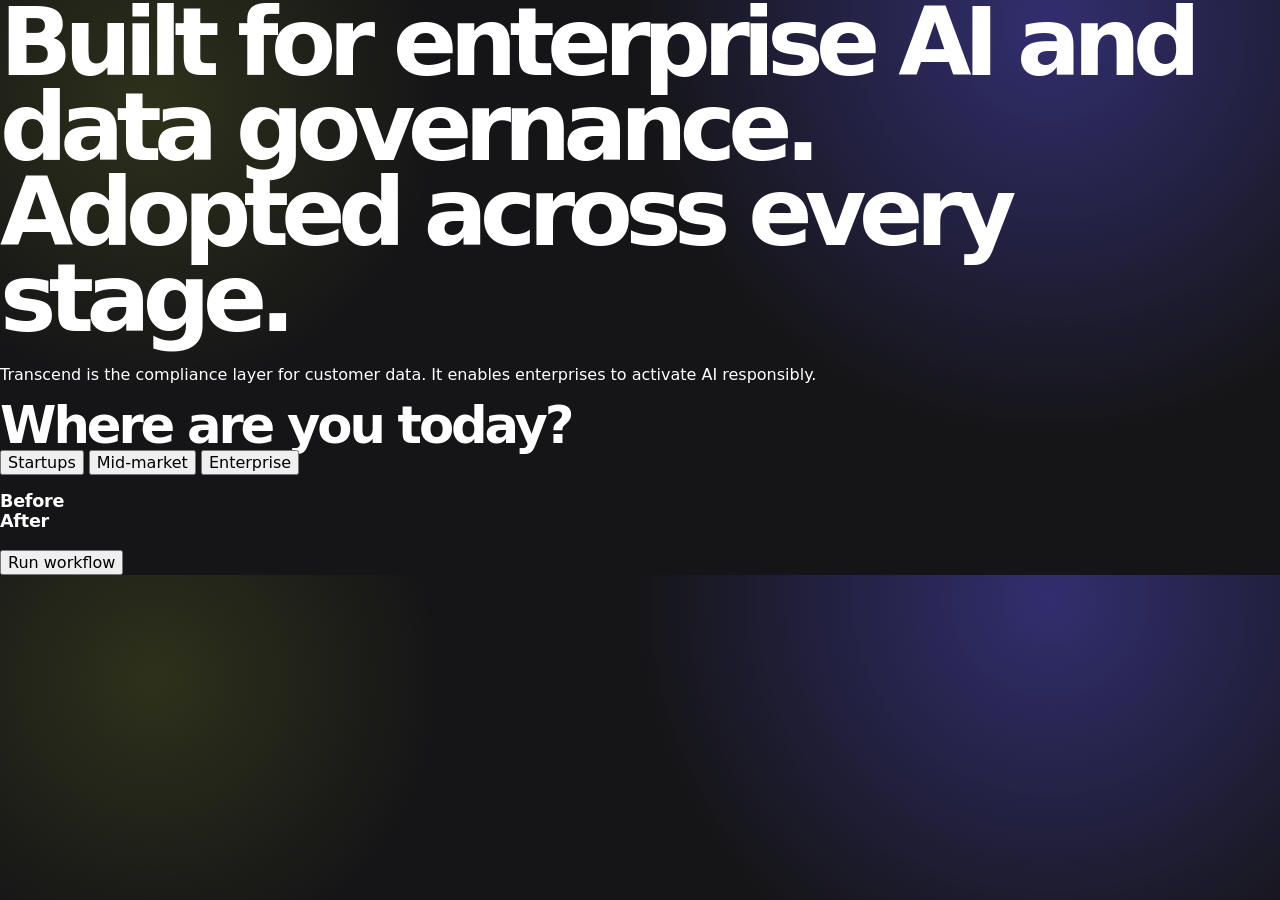
==== index.html @ cf0f0503 "Update index.html" ====
<!DOCTYPE html>
<html>
<head>
  <meta charset="UTF-8">
  <title>Transcend Enterprise Narrative</title>
  <link rel="stylesheet" href="style.css">
</head>
<body>

<h1>
Built for enterprise AI and data governance.<br>
Adopted across every stage.
</h1>

<p>
Transcend is the compliance layer for customer data.
It enables enterprises to activate AI responsibly.
</p>

<h2>Where are you today?</h2>

<div>
  <button onclick="setCompany('startup')">Startups</button>
  <button onclick="setCompany('mid')">Mid-market</button>
  <button onclick="setCompany('enterprise')">Enterprise</button>
</div>

<h2 id="title"></h2>
<p id="desc"></p>

<h3>Before</h3>
<ul id="before"></ul>

<h3>After</h3>
<ul id="after"></ul>

<br>

<button onclick="run()">Run workflow</button>

<script src="script.js"></script>

</body>
</html>
---- style.css ----
:root {
  --bg: #151517;
  --bg-2: #202023;
  --card: #ffffff;
  --ink: #151517;
  --muted: #73737a;
  --soft: #f5f3ff;
  --purple: #6157ff;
  --purple-dark: #4338f4;
  --lime: #dfff38;
  --mint: #96f4dc;
  --line: rgba(21, 21, 23, 0.12);
  --white-line: rgba(255, 255, 255, 0.16);
  --shadow: 0 24px 80px rgba(0, 0, 0, 0.26);
}

* { box-sizing: border-box; }

html { scroll-behavior: smooth; }

body {
  margin: 0;
  background:
    radial-gradient(circle at 82% 4%, rgba(97, 87, 255, 0.38), transparent 26rem),
    radial-gradient(circle at 12% 18%, rgba(223, 255, 56, 0.12), transparent 18rem),
    var(--bg);
  color: white;
  font-family: Inter, ui-sans-serif, system-ui, -apple-system, BlinkMacSystemFont, "Segoe UI", sans-serif;
}

button { font: inherit; cursor: pointer; }

.page {
  width: min(1180px, calc(100% - 32px));
  margin: 0 auto;
  padding: 42px 0 70px;
}

.topbar {
  display: flex;
  align-items: center;
  gap: 14px;
  color: rgba(255,255,255,0.7);
  margin-bottom: 72px;
}

.brand-mark {
  width: 42px;
  height: 42px;
  border-radius: 999px;
  border: 2px dashed white;
  display: grid;
  place-items: center;
  position: relative;
}

.brand-mark span {
  position: absolute;
  border: 2px solid white;
  border-radius: 999px;
}

.brand-mark span:nth-child(1) { width: 22px; height: 22px; }
.brand-mark span:nth-child(2) { width: 12px; height: 12px; }
.brand-mark span:nth-child(3) { width: 4px; height: 4px; background: white; }

.hero {
  min-height: 82vh;
  display: grid;
  align-content: center;
}

.hero-grid {
  display: grid;
  grid-template-columns: 1.05fr 0.95fr;
  gap: 54px;
  align-items: center;
}

.eyebrow {
  color: var(--lime);
  letter-spacing: 0.13em;
  text-transform: uppercase;
  font-size: 0.74rem;
  font-weight: 800;
  margin: 0 0 14px;
}

h1 {
  font-size: clamp(3.4rem, 7.4vw, 7rem);
  line-height: 0.9;
  letter-spacing: -0.08em;
  margin: 0 0 24px;
}

h2 {
  color: inherit;
  font-size: clamp(2rem, 4vw, 4rem);
  line-height: 0.98;
  letter-spacing: -0.06em;
  margin: 0;
}

h3 {
  margin: 0;
  font-size: 1.1rem;
  letter-spacing: -0.015em;
}

.hero-copy {
  color: rgba(255,255,255,0.72);
  font-size: 1.15rem;
  line-height: 1.65;
  max-width: 700px;
}

.hero-actions {
  display: flex;
  flex-wrap: wrap;
  gap: 12px;
  margin-top: 30px;
}

.primary-btn, .secondary-btn {
  border: 1px solid transparent;
  border-radius: 999px;
  padding: 14px 21px;
  transition: transform 160ms ease, box-shadow 160ms ease, border-color 160ms ease;
}

.primary-btn {
  background: var(--lime);
  color: var(--ink);
  font-weight: 850;
}

.secondary-btn {
  background: rgba(255,255,255,0.08);
  color: white;
  border-color: var(--white-line);
}

.primary-btn:hover, .secondary-btn:hover, .stage-tab:hover {
  transform: translateY(-1px);
}

.primary-btn.small {
  padding: 11px 17px;
}

.disclaimer {
  margin-top: 16px;
  color: rgba(255,255,255,0.52);
  font-size: 0.88rem;
  max-width: 760px;
}

.hero-card {
  background:
    linear-gradient(135deg, rgba(255,255,255,0.14), rgba(255,255,255,0.04)),
    var(--purple);
  border: 1px solid var(--white-line);
  border-radius: 36px;
  padding: 34px;
  min-height: 460px;
  box-shadow: var(--shadow);
  display: grid;
  place-items: center;
  overflow: hidden;
  position: relative;
}

.hero-card::before {
  content: "";
  position: absolute;
  inset: -40px;
  background-image: repeating-linear-gradient(
    45deg,
    rgba(255,255,255,0.09) 0px,
    rgba(255,255,255,0.09) 1px,
    transparent 1px,
    transparent 7px
  );
  opacity: 0.7;
}

.foundation-stack {
  position: relative;
  z-index: 1;
  width: min(420px, 100%);
}

.stack-layer, .stack-base {
  border-radius: 22px;
  padding: 24px;
  text-align: center;
  font-weight: 850;
  color: var(--ink);
  border: 1px solid rgba(255,255,255,0.6);
  box-shadow: 0 18px 36px rgba(0,0,0,0.16);
}

.stack-layer + .stack-layer, .stack-base { margin-top: 14px; }

.stack-layer.ai { background: var(--lime); }
.stack-layer.governance { background: #eceaff; }
.stack-layer.privacy { background: #ffffff; }
.stack-base {
  background: var(--bg);
  color: white;
  border-color: rgba(255,255,255,0.18);
}

.reframe-card, .stage-card, .solution-architecture, .closing {
  background: var(--card);
  color: var(--ink);
  border-radius: 34px;
  box-shadow: var(--shadow);
}

.reframe-card {
  padding: 34px;
  display: grid;
  grid-template-columns: 0.9fr 1.1fr;
  gap: 28px;
  margin-bottom: 28px;
}

.reframe-card .eyebrow, .experience .eyebrow, .solution-architecture .eyebrow {
  color: var(--purple);
}

.reframe-grid {
  display: grid;
  grid-template-columns: 1fr 1fr;
  gap: 14px;
}

.reframe-grid article, .architecture-grid article {
  border: 1px solid var(--line);
  border-radius: 22px;
  padding: 22px;
  background: #fafafa;
}

.reframe-grid p, .architecture-grid p {
  color: var(--muted);
  line-height: 1.55;
}

.experience {
  margin-top: 28px;
}

.section-header {
  padding: 34px 34px 10px;
}

.stage-tabs {
  display: flex;
  flex-wrap: wrap;
  gap: 10px;
  padding: 20px 34px 28px;
}

.stage-tab {
  border: 1px solid var(--line);
  background: #f7f7f8;
  color: var(--ink);
  border-radius: 999px;
  padding: 11px 16px;
}

.stage-tab.active {
  background: var(--purple);
  color: white;
  border-color: var(--purple);
  font-weight: 800;
}

.stage-card {
  padding: 34px;
  border-top-left-radius: 0;
  border-top-right-radius: 0;
}

.stage-intro {
  display: grid;
  grid-template-columns: 1fr 280px;
  gap: 24px;
  align-items: start;
  margin-bottom: 24px;
}

.stage-intro p:not(.eyebrow) {
  color: var(--muted);
  font-size: 1.05rem;
  line-height: 1.65;
  max-width: 780px;
}

.stage-fit {
  border: 1px solid var(--line);
  background: var(--soft);
  border-radius: 22px;
  padding: 20px;
}

.stage-fit span {
  display: block;
  color: var(--muted);
  font-size: 0.8rem;
  text-transform: uppercase;
  letter-spacing: 0.1em;
  margin-bottom: 8px;
}

.comparison-grid {
  display: grid;
  grid-template-columns: 1fr 1fr;
  gap: 18px;
}

.panel {
  border: 1px solid var(--line);
  border-radius: 26px;
  padding: 24px;
  background: #fbfbfc;
  min-height: 310px;
}

.panel.after {
  background:
    radial-gradient(circle at top right, rgba(223,255,56,0.24), transparent 18rem),
    #ffffff;
}

.panel-header {
  display: flex;
  align-items: center;
  gap: 10px;
}

.status-dot {
  width: 11px;
  height: 11px;
  border-radius: 999px;
}

.status-dot.amber { background: #ffbc4b; }
.status-dot.mint { background: var(--purple); }

.panel-kicker {
  color: var(--ink);
  font-weight: 750;
  margin: 20px 0 14px;
}

ul {
  margin: 0;
  padding-left: 18px;
  color: var(--muted);
  line-height: 1.72;
}

.demo-strip {
  margin-top: 18px;
  border: 1px solid var(--line);
  border-radius: 26px;
  padding: 24px;
  background: var(--bg-2);
  color: white;
  display: flex;
  justify-content: space-between;
  gap: 24px;
  align-items: center;
}

.demo-copy p:not(.eyebrow) {
  color: rgba(255,255,255,0.68);
  line-height: 1.55;
  margin-bottom: 0;
}

.workflow {
  border: 1px solid var(--line);
  border-radius: 26px;
  margin-top: 18px;
  padding: 22px;
  background: #fafafa;
}

.workflow-steps {
  display: grid;
  grid-template-columns: repeat(4, 1fr);
  gap: 10px;
}

.workflow-step {
  border: 1px solid var(--line);
  border-radius: 18px;
  padding: 16px;
  color: var(--muted);
  background: white;
  transition: 220ms ease;
  font-size: 0.94rem;
}

.workflow-step.active {
  border-color: var(--purple);
  background: var(--soft);
  color: var(--ink);
  font-weight: 700;
}

.progress-track {
  height: 9px;
  margin: 16px 0;
  border-radius: 999px;
  background: #ececef;
  overflow: hidden;
}

.progress-fill {
  height: 100%;
  width: 0;
  background: linear-gradient(90deg, var(--purple), var(--lime));
  transition: width 650ms cubic-bezier(.2,.8,.2,1);
}

.pulse-message {
  display: flex;
  gap: 10px;
  align-items: center;
  color: var(--muted);
}

.pulse-dot {
  width: 11px;
  height: 11px;
  border-radius: 999px;
  background: #c9c9cf;
  transition: 180ms ease;
}

.pulse-message.on .pulse-dot {
  background: var(--purple);
  box-shadow: 0 0 0 8px rgba(97,87,255,0.12), 0 0 28px rgba(97,87,255,0.45);
}

.strategic-line {
  margin-top: 18px;
  border-radius: 24px;
  background: var(--soft);
  border: 1px solid rgba(97,87,255,0.18);
  padding: 22px;
}

.strategic-line span {
  color: var(--purple);
  font-size: 0.76rem;
  text-transform: uppercase;
  letter-spacing: 0.11em;
  font-weight: 850;
}

.strategic-line p {
  margin: 8px 0 0;
  font-size: 1.14rem;
  line-height: 1.55;
  font-weight: 700;
}

.solution-architecture {
  margin-top: 28px;
  padding: 34px;
}

.architecture-grid {
  display: grid;
  grid-template-columns: repeat(4, 1fr);
  gap: 14px;
  margin-top: 24px;
}

.architecture-grid span {
  display: inline-flex;
  width: 38px;
  height: 38px;
  border-radius: 999px;
  background: var(--purple);
  color: white;
  align-items: center;
  justify-content: center;
  font-weight: 850;
  margin-bottom: 16px;
}

.closing {
  margin-top: 28px;
  padding: 56px 34px;
  background:
    radial-gradient(circle at top right, rgba(223,255,56,0.28), transparent 22rem),
    var(--purple);
  color: white;
}

.closing p {
  color: rgba(255,255,255,0.76);
  max-width: 760px;
  font-size: 1.1rem;
  line-height: 1.65;
}

@media (max-width: 900px) {
  .hero-grid, .reframe-card, .reframe-grid, .stage-intro, .comparison-grid, .architecture-grid {
    grid-template-columns: 1fr;
  }

  .workflow-steps {
    grid-template-columns: 1fr 1fr;
  }

  .demo-strip {
    flex-direction: column;
    align-items: flex-start;
  }

  .hero-card {
    min-height: 360px;
  }
}

@media (max-width: 560px) {
  h1 { font-size: 3.2rem; }
  .workflow-steps { grid-template-columns: 1fr; }
  .page { width: min(100% - 22px, 1180px); }
  .stage-card, .reframe-card, .solution-architecture, .closing { padding: 22px; border-radius: 26px; }
}
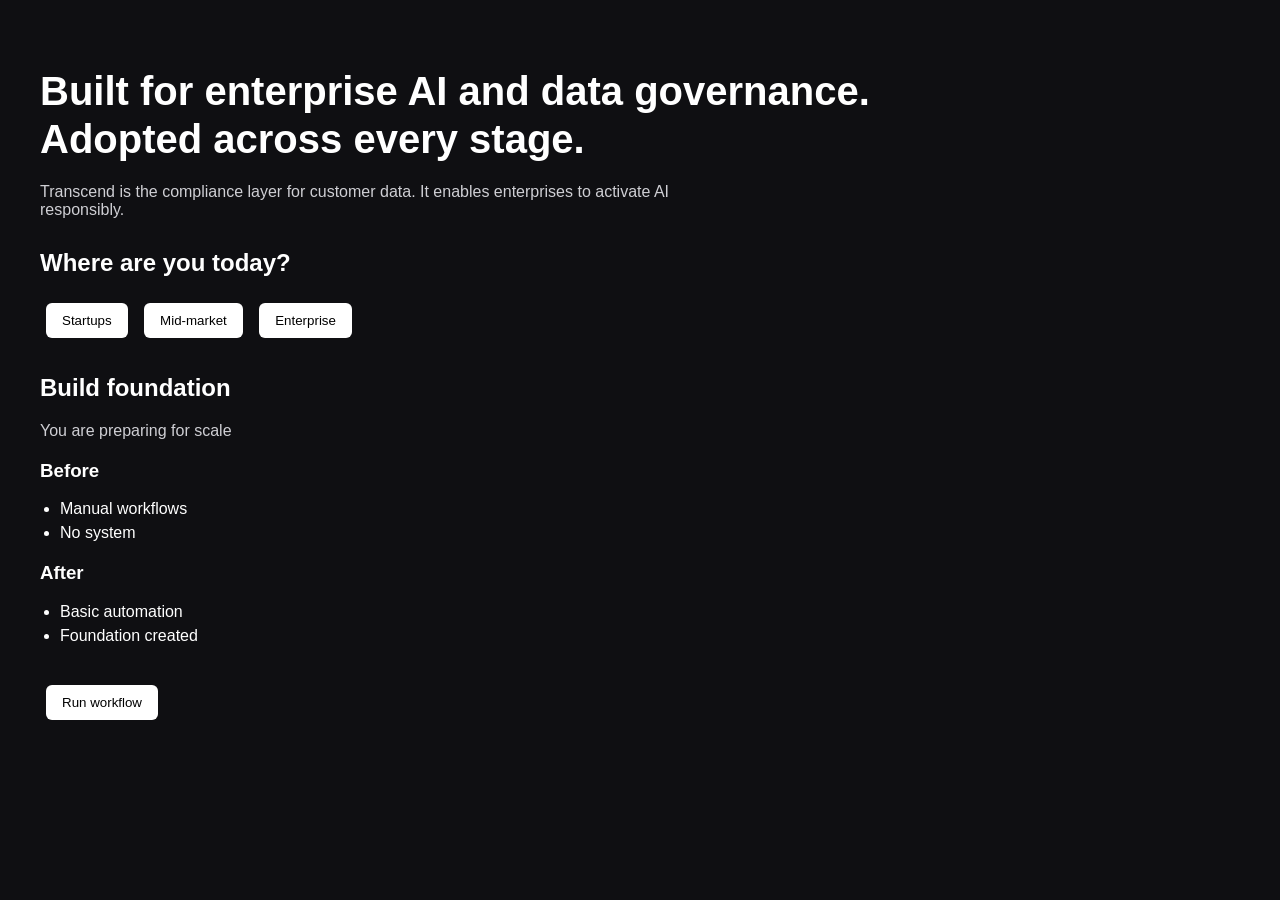
==== commit dfebc6d9: "Update index.html" ====
--- a/index.html
+++ b/index.html
@@ -26,6 +26,9 @@
 </div>
 
 <h2 id="title"></h2>
+<div id="enterpriseBox" class="enterprise-highlight" style="display:none;">
+  Enterprise-grade data infrastructure unlocked
+</div>
 <p id="desc"></p>
 
 <h3>Before</h3>
--- a/style.css
+++ b/style.css
@@ -1,539 +1,69 @@
-:root {
-  --bg: #151517;
-  --bg-2: #202023;
-  --card: #ffffff;
-  --ink: #151517;
-  --muted: #73737a;
-  --soft: #f5f3ff;
-  --purple: #6157ff;
-  --purple-dark: #4338f4;
-  --lime: #dfff38;
-  --mint: #96f4dc;
-  --line: rgba(21, 21, 23, 0.12);
-  --white-line: rgba(255, 255, 255, 0.16);
-  --shadow: 0 24px 80px rgba(0, 0, 0, 0.26);
+body {
+  font-family: -apple-system, BlinkMacSystemFont, "Segoe UI", Roboto, Arial, sans-serif;
+  background: #0f0f12;
+  color: #ffffff;
+  margin: 0;
+  padding: 40px;
 }
 
-* { box-sizing: border-box; }
-
-html { scroll-behavior: smooth; }
-
-body {
-  margin: 0;
-  background:
-    radial-gradient(circle at 82% 4%, rgba(97, 87, 255, 0.38), transparent 26rem),
-    radial-gradient(circle at 12% 18%, rgba(223, 255, 56, 0.12), transparent 18rem),
-    var(--bg);
-  color: white;
-  font-family: Inter, ui-sans-serif, system-ui, -apple-system, BlinkMacSystemFont, "Segoe UI", sans-serif;
-}
-
-button { font: inherit; cursor: pointer; }
-
-.page {
-  width: min(1180px, calc(100% - 32px));
-  margin: 0 auto;
-  padding: 42px 0 70px;
-}
-
-.topbar {
-  display: flex;
-  align-items: center;
-  gap: 14px;
-  color: rgba(255,255,255,0.7);
-  margin-bottom: 72px;
-}
-
-.brand-mark {
-  width: 42px;
-  height: 42px;
-  border-radius: 999px;
-  border: 2px dashed white;
-  display: grid;
-  place-items: center;
-  position: relative;
-}
-
-.brand-mark span {
-  position: absolute;
-  border: 2px solid white;
-  border-radius: 999px;
-}
-
-.brand-mark span:nth-child(1) { width: 22px; height: 22px; }
-.brand-mark span:nth-child(2) { width: 12px; height: 12px; }
-.brand-mark span:nth-child(3) { width: 4px; height: 4px; background: white; }
-
-.hero {
-  min-height: 82vh;
-  display: grid;
-  align-content: center;
-}
-
-.hero-grid {
-  display: grid;
-  grid-template-columns: 1.05fr 0.95fr;
-  gap: 54px;
-  align-items: center;
-}
-
-.eyebrow {
-  color: var(--lime);
-  letter-spacing: 0.13em;
-  text-transform: uppercase;
-  font-size: 0.74rem;
-  font-weight: 800;
-  margin: 0 0 14px;
-}
-
+/* Headings */
 h1 {
-  font-size: clamp(3.4rem, 7.4vw, 7rem);
-  line-height: 0.9;
-  letter-spacing: -0.08em;
-  margin: 0 0 24px;
+  font-size: 40px;
+  line-height: 1.2;
+  margin-bottom: 20px;
 }
 
 h2 {
-  color: inherit;
-  font-size: clamp(2rem, 4vw, 4rem);
-  line-height: 0.98;
-  letter-spacing: -0.06em;
-  margin: 0;
+  margin-top: 30px;
 }
 
 h3 {
-  margin: 0;
-  font-size: 1.1rem;
-  letter-spacing: -0.015em;
+  margin-top: 20px;
 }
 
-.hero-copy {
-  color: rgba(255,255,255,0.72);
-  font-size: 1.15rem;
-  line-height: 1.65;
+/* Paragraphs */
+p {
+  color: #cfcfd4;
   max-width: 700px;
 }
 
-.hero-actions {
-  display: flex;
-  flex-wrap: wrap;
-  gap: 12px;
-  margin-top: 30px;
+/* Buttons */
+button {
+  background: #ffffff;
+  color: #000;
+  border: none;
+  padding: 10px 16px;
+  margin: 6px;
+  cursor: pointer;
+  border-radius: 6px;
+  font-weight: 500;
 }
 
-.primary-btn, .secondary-btn {
-  border: 1px solid transparent;
-  border-radius: 999px;
-  padding: 14px 21px;
-  transition: transform 160ms ease, box-shadow 160ms ease, border-color 160ms ease;
+button:hover {
+  background: #e5e5e5;
 }
 
-.primary-btn {
-  background: var(--lime);
-  color: var(--ink);
-  font-weight: 850;
+/* Active state (we'll use later if needed) */
+button.active {
+  background: #b6ff2e;
+  color: #000;
 }
 
-.secondary-btn {
-  background: rgba(255,255,255,0.08);
-  color: white;
-  border-color: var(--white-line);
+/* Lists */
+ul {
+  margin-top: 10px;
+  padding-left: 20px;
 }
 
-.primary-btn:hover, .secondary-btn:hover, .stage-tab:hover {
-  transform: translateY(-1px);
+li {
+  margin-bottom: 6px;
 }
 
-.primary-btn.small {
-  padding: 11px 17px;
+/* Enterprise highlight */
+.enterprise-highlight {
+  border: 2px solid #b6ff2e;
+  padding: 16px;
+  border-radius: 8px;
+  margin-top: 20px;
+  background: rgba(182, 255, 46, 0.05);
 }
-
-.disclaimer {
-  margin-top: 16px;
-  color: rgba(255,255,255,0.52);
-  font-size: 0.88rem;
-  max-width: 760px;
-}
-
-.hero-card {
-  background:
-    linear-gradient(135deg, rgba(255,255,255,0.14), rgba(255,255,255,0.04)),
-    var(--purple);
-  border: 1px solid var(--white-line);
-  border-radius: 36px;
-  padding: 34px;
-  min-height: 460px;
-  box-shadow: var(--shadow);
-  display: grid;
-  place-items: center;
-  overflow: hidden;
-  position: relative;
-}
-
-.hero-card::before {
-  content: "";
-  position: absolute;
-  inset: -40px;
-  background-image: repeating-linear-gradient(
-    45deg,
-    rgba(255,255,255,0.09) 0px,
-    rgba(255,255,255,0.09) 1px,
-    transparent 1px,
-    transparent 7px
-  );
-  opacity: 0.7;
-}
-
-.foundation-stack {
-  position: relative;
-  z-index: 1;
-  width: min(420px, 100%);
-}
-
-.stack-layer, .stack-base {
-  border-radius: 22px;
-  padding: 24px;
-  text-align: center;
-  font-weight: 850;
-  color: var(--ink);
-  border: 1px solid rgba(255,255,255,0.6);
-  box-shadow: 0 18px 36px rgba(0,0,0,0.16);
-}
-
-.stack-layer + .stack-layer, .stack-base { margin-top: 14px; }
-
-.stack-layer.ai { background: var(--lime); }
-.stack-layer.governance { background: #eceaff; }
-.stack-layer.privacy { background: #ffffff; }
-.stack-base {
-  background: var(--bg);
-  color: white;
-  border-color: rgba(255,255,255,0.18);
-}
-
-.reframe-card, .stage-card, .solution-architecture, .closing {
-  background: var(--card);
-  color: var(--ink);
-  border-radius: 34px;
-  box-shadow: var(--shadow);
-}
-
-.reframe-card {
-  padding: 34px;
-  display: grid;
-  grid-template-columns: 0.9fr 1.1fr;
-  gap: 28px;
-  margin-bottom: 28px;
-}
-
-.reframe-card .eyebrow, .experience .eyebrow, .solution-architecture .eyebrow {
-  color: var(--purple);
-}
-
-.reframe-grid {
-  display: grid;
-  grid-template-columns: 1fr 1fr;
-  gap: 14px;
-}
-
-.reframe-grid article, .architecture-grid article {
-  border: 1px solid var(--line);
-  border-radius: 22px;
-  padding: 22px;
-  background: #fafafa;
-}
-
-.reframe-grid p, .architecture-grid p {
-  color: var(--muted);
-  line-height: 1.55;
-}
-
-.experience {
-  margin-top: 28px;
-}
-
-.section-header {
-  padding: 34px 34px 10px;
-}
-
-.stage-tabs {
-  display: flex;
-  flex-wrap: wrap;
-  gap: 10px;
-  padding: 20px 34px 28px;
-}
-
-.stage-tab {
-  border: 1px solid var(--line);
-  background: #f7f7f8;
-  color: var(--ink);
-  border-radius: 999px;
-  padding: 11px 16px;
-}
-
-.stage-tab.active {
-  background: var(--purple);
-  color: white;
-  border-color: var(--purple);
-  font-weight: 800;
-}
-
-.stage-card {
-  padding: 34px;
-  border-top-left-radius: 0;
-  border-top-right-radius: 0;
-}
-
-.stage-intro {
-  display: grid;
-  grid-template-columns: 1fr 280px;
-  gap: 24px;
-  align-items: start;
-  margin-bottom: 24px;
-}
-
-.stage-intro p:not(.eyebrow) {
-  color: var(--muted);
-  font-size: 1.05rem;
-  line-height: 1.65;
-  max-width: 780px;
-}
-
-.stage-fit {
-  border: 1px solid var(--line);
-  background: var(--soft);
-  border-radius: 22px;
-  padding: 20px;
-}
-
-.stage-fit span {
-  display: block;
-  color: var(--muted);
-  font-size: 0.8rem;
-  text-transform: uppercase;
-  letter-spacing: 0.1em;
-  margin-bottom: 8px;
-}
-
-.comparison-grid {
-  display: grid;
-  grid-template-columns: 1fr 1fr;
-  gap: 18px;
-}
-
-.panel {
-  border: 1px solid var(--line);
-  border-radius: 26px;
-  padding: 24px;
-  background: #fbfbfc;
-  min-height: 310px;
-}
-
-.panel.after {
-  background:
-    radial-gradient(circle at top right, rgba(223,255,56,0.24), transparent 18rem),
-    #ffffff;
-}
-
-.panel-header {
-  display: flex;
-  align-items: center;
-  gap: 10px;
-}
-
-.status-dot {
-  width: 11px;
-  height: 11px;
-  border-radius: 999px;
-}
-
-.status-dot.amber { background: #ffbc4b; }
-.status-dot.mint { background: var(--purple); }
-
-.panel-kicker {
-  color: var(--ink);
-  font-weight: 750;
-  margin: 20px 0 14px;
-}
-
-ul {
-  margin: 0;
-  padding-left: 18px;
-  color: var(--muted);
-  line-height: 1.72;
-}
-
-.demo-strip {
-  margin-top: 18px;
-  border: 1px solid var(--line);
-  border-radius: 26px;
-  padding: 24px;
-  background: var(--bg-2);
-  color: white;
-  display: flex;
-  justify-content: space-between;
-  gap: 24px;
-  align-items: center;
-}
-
-.demo-copy p:not(.eyebrow) {
-  color: rgba(255,255,255,0.68);
-  line-height: 1.55;
-  margin-bottom: 0;
-}
-
-.workflow {
-  border: 1px solid var(--line);
-  border-radius: 26px;
-  margin-top: 18px;
-  padding: 22px;
-  background: #fafafa;
-}
-
-.workflow-steps {
-  display: grid;
-  grid-template-columns: repeat(4, 1fr);
-  gap: 10px;
-}
-
-.workflow-step {
-  border: 1px solid var(--line);
-  border-radius: 18px;
-  padding: 16px;
-  color: var(--muted);
-  background: white;
-  transition: 220ms ease;
-  font-size: 0.94rem;
-}
-
-.workflow-step.active {
-  border-color: var(--purple);
-  background: var(--soft);
-  color: var(--ink);
-  font-weight: 700;
-}
-
-.progress-track {
-  height: 9px;
-  margin: 16px 0;
-  border-radius: 999px;
-  background: #ececef;
-  overflow: hidden;
-}
-
-.progress-fill {
-  height: 100%;
-  width: 0;
-  background: linear-gradient(90deg, var(--purple), var(--lime));
-  transition: width 650ms cubic-bezier(.2,.8,.2,1);
-}
-
-.pulse-message {
-  display: flex;
-  gap: 10px;
-  align-items: center;
-  color: var(--muted);
-}
-
-.pulse-dot {
-  width: 11px;
-  height: 11px;
-  border-radius: 999px;
-  background: #c9c9cf;
-  transition: 180ms ease;
-}
-
-.pulse-message.on .pulse-dot {
-  background: var(--purple);
-  box-shadow: 0 0 0 8px rgba(97,87,255,0.12), 0 0 28px rgba(97,87,255,0.45);
-}
-
-.strategic-line {
-  margin-top: 18px;
-  border-radius: 24px;
-  background: var(--soft);
-  border: 1px solid rgba(97,87,255,0.18);
-  padding: 22px;
-}
-
-.strategic-line span {
-  color: var(--purple);
-  font-size: 0.76rem;
-  text-transform: uppercase;
-  letter-spacing: 0.11em;
-  font-weight: 850;
-}
-
-.strategic-line p {
-  margin: 8px 0 0;
-  font-size: 1.14rem;
-  line-height: 1.55;
-  font-weight: 700;
-}
-
-.solution-architecture {
-  margin-top: 28px;
-  padding: 34px;
-}
-
-.architecture-grid {
-  display: grid;
-  grid-template-columns: repeat(4, 1fr);
-  gap: 14px;
-  margin-top: 24px;
-}
-
-.architecture-grid span {
-  display: inline-flex;
-  width: 38px;
-  height: 38px;
-  border-radius: 999px;
-  background: var(--purple);
-  color: white;
-  align-items: center;
-  justify-content: center;
-  font-weight: 850;
-  margin-bottom: 16px;
-}
-
-.closing {
-  margin-top: 28px;
-  padding: 56px 34px;
-  background:
-    radial-gradient(circle at top right, rgba(223,255,56,0.28), transparent 22rem),
-    var(--purple);
-  color: white;
-}
-
-.closing p {
-  color: rgba(255,255,255,0.76);
-  max-width: 760px;
-  font-size: 1.1rem;
-  line-height: 1.65;
-}
-
-@media (max-width: 900px) {
-  .hero-grid, .reframe-card, .reframe-grid, .stage-intro, .comparison-grid, .architecture-grid {
-    grid-template-columns: 1fr;
-  }
-
-  .workflow-steps {
-    grid-template-columns: 1fr 1fr;
-  }
-
-  .demo-strip {
-    flex-direction: column;
-    align-items: flex-start;
-  }
-
-  .hero-card {
-    min-height: 360px;
-  }
-}
-
-@media (max-width: 560px) {
-  h1 { font-size: 3.2rem; }
-  .workflow-steps { grid-template-columns: 1fr; }
-  .page { width: min(100% - 22px, 1180px); }
-  .stage-card, .reframe-card, .solution-architecture, .closing { padding: 22px; border-radius: 26px; }
-}
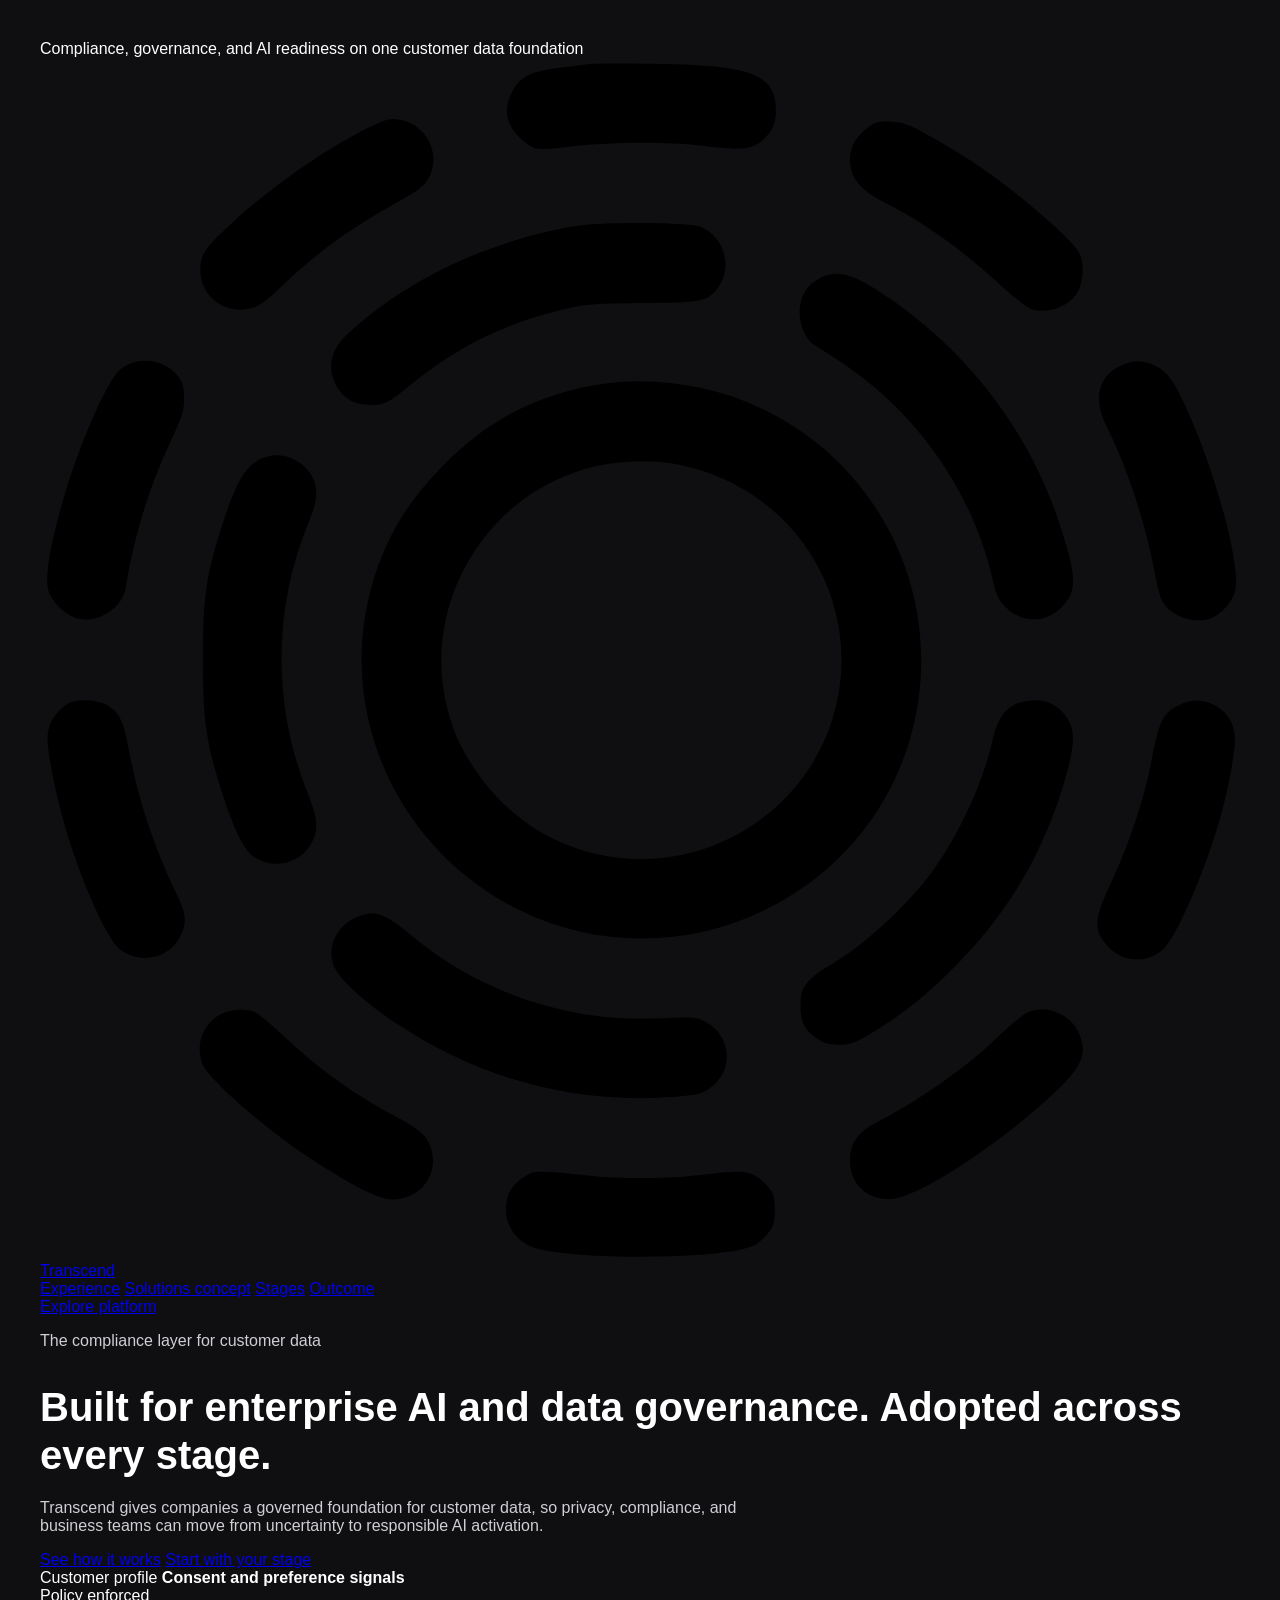
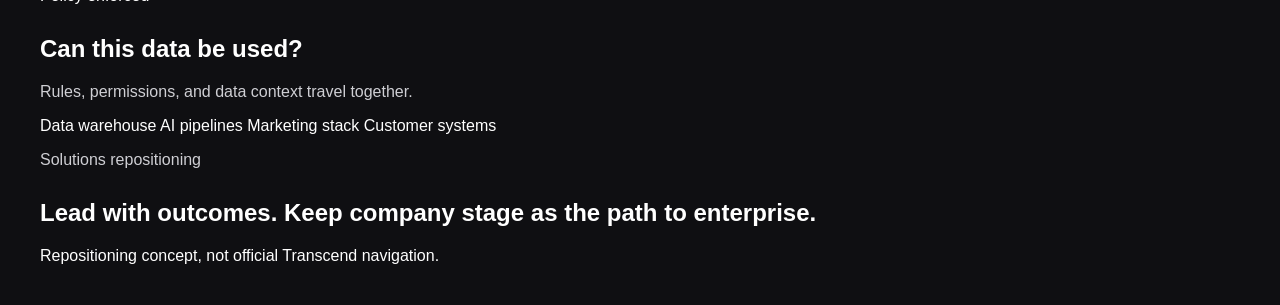
==== commit 9a95d0af: "Update index.html" ====
--- a/index.html
+++ b/index.html
@@ -1,47 +1,100 @@
 <!DOCTYPE html>
-<html>
-<head>
-  <meta charset="UTF-8">
-  <title>Transcend Enterprise Narrative</title>
-  <link rel="stylesheet" href="style.css">
-</head>
-<body>
+<html lang="en">
+  <head>
+    <meta charset="UTF-8" />
+    <meta name="viewport" content="width=device-width, initial-scale=1.0" />
+    <title>Transcend Experience | Compliance Layer for Enterprise AI</title>
+    <meta
+      name="description"
+      content="An interactive product marketing experience showing how Transcend helps teams move from fragmented privacy workflows to an AI-ready compliance layer for customer data."
+    />
+    <link rel="stylesheet" href="style.css" />
+  </head>
+  <body>
+    <div class="site-shell">
+      <div class="announcement">
+        <span class="announcement__dot"></span>
+        <span>Compliance, governance, and AI readiness on one customer data foundation</span>
+      </div>
 
-<h1>
-Built for enterprise AI and data governance.<br>
-Adopted across every stage.
-</h1>
+      <header class="nav" aria-label="Primary">
+        <a class="brand" href="#" aria-label="Transcend experience home">
+          <svg class="brand__logo" aria-hidden="true" viewBox="0 0 512 512">
+            <path d="M234.5 2.6c-1.6.2-7 .9-12 1.5-14 1.7-18.3 4.1-21.7 11.8-3 6.6-1.8 12.3 3.6 17.8 2.3 2.3 5.5 4.5 7.1 4.9 1.7.4 7.3.2 12.5-.5 16.8-2.3 43.2-2.6 59.4-.6 16.1 2 20.1 1.6 24.6-2.2 4.2-3.5 6-7.3 6-12.8 0-15.6-10.2-19.4-53-20-12.9-.2-24.8-.1-26.5.1z"/>
+            <path d="M137.3 31.1c-19.6 10.2-42.4 26.7-58.9 42.6-6.5 6.1-8.4 8.7-9.4 12.1-3.4 13 7.8 24.3 20.9 21 3.5-.9 6.4-2.9 12.5-8.8 15.9-15.1 29.3-24.9 49.8-36.3 9.2-5.1 11.7-7.1 13.5-10.3 6.4-11.2-2.1-25.4-15.3-25.4-2.1 0-7 1.9-13.1 5.1z"/>
+            <path d="M354.5 28.8c-7.3 4.7-10.2 11.3-8.4 18.8 1.4 5.5 5.7 9.8 14.3 14.1 16.4 8.3 32.4 19.6 49.3 35 5.6 5.1 11.4 9.8 12.8 10.3 6.4 2.4 15.5-.4 19.5-6 2.8-3.9 3.7-11.3 2-16.4-.8-2.5-4-6.3-10.3-12.1-17.2-15.7-34.1-28.1-53.7-39-9-5.1-11.4-6-16.5-6.3-4.6-.2-6.7.1-9 1.6z"/>
+            <path d="M231 71.4c-37.2 5.4-74.8 22.9-100.1 46.7-7.3 6.9-8.7 14.8-3.9 22.7 2.9 4.8 7.5 7.2 13.8 7.2 6.4 0 7.5-.6 17.2-8.5 19.9-16.5 40.9-26.6 67.2-32.7 7.8-1.8 13-2.1 32.3-2.3 25.1-.3 27.1-.7 31.4-6.1 7-8.9 3.3-22.2-7.4-26.5-4.5-1.8-38.8-2.1-50.5-.5z"/>
+            <path d="M333.5 93.5c-4.4 2.4-6.6 4.6-8.1 8.2-3.1 7.2-.4 17.4 5.4 21 13.4 8.3 23.3 15.6 31.5 23.3 21.6 20.4 37.1 46.9 43.8 75 1.9 8 2.8 10.1 5.9 13.2 7 7.1 16.9 7.1 24.1-.1 6.5-6.5 6.3-12.8-1.2-35.6-13.7-41.7-42.3-77.6-80.2-101-9-5.6-15.9-6.9-21.2-4z"/>
+            <path d="M36.3 131.5c-3.4 2.1-5 4.2-9.2 12.4-13.4 26.1-26 70.2-23.7 82.6 1 4.9 6.7 10.8 12.2 12.5 8.5 2.6 19.5-4.1 20.9-12.7 3.4-21.6 9.9-42.8 18.8-61.8 5.4-11.3 6.1-13.8 6.2-19 0-4.7-.5-6.7-2.3-9.3-5.1-7.1-15.3-9.2-22.9-4.7z"/>
+            <path d="M463.5 130.3c-5.4 2.2-7.3 3.6-9.5 7.1-3.3 5.5-2.9 11.8 1.3 20.2 8.7 17.3 16.4 40.9 20.3 61.9.9 4.9 2.2 10.2 3 11.7 3.5 6.7 13.1 10.4 20.7 7.9 4.5-1.5 9.3-6.8 10.6-11.8 3.3-11.7-12.8-65.7-26.4-88.8-4.2-7.3-13.2-11-20-8.2z"/>
+            <path d="M236.6 139.6c-26.2 4.7-46 15.3-65.1 34.8-16 16.3-25.1 32.3-30.6 53.3-13.9 54 12.7 110.8 63.6 135.8 64.9 32 144.2-1.7 165.9-70.3 18-57.1-8.7-118.2-62.7-143.7-21.9-10.4-48.2-14-71.1-9.9zm35.6 33.8c34.5 6.8 61 32.6 68 66.3 6.4 31.1-5 63-29.7 82.9-39.6 31.9-97.1 23.1-124.9-19-6.3-9.6-9-15.4-11.7-25.6-11-41.9 12.9-86.7 54.1-101.2 13.4-4.7 30.5-6 44.2-3.4z"/>
+            <path d="M97.5 169.9c-9 2.2-13.5 9.3-20.8 32.7-5.8 18.3-7.2 29-7.2 53.9 0 25.9 1.5 36.1 8.2 57 5.2 16.3 9.6 24.9 13.9 27.6 8.4 5.1 19.1 2.7 23.9-5.5 3.5-6 3.2-10.6-1.4-22.2-14.9-37.1-14.7-78.5.4-114.9 3.6-8.8 4.2-13.4 2.4-18.2-2.8-7.5-11.8-12.2-19.4-10.4z"/>
+            <path d="M11.4 275.8c-4.4 2.8-7.6 7.7-8.1 12.6-.6 5 2.5 21.9 6.7 37 6.9 24.4 18.5 50.6 24.4 55.1 8.4 6.4 21 3.6 25.5-5.8 2.9-6 2.6-9.1-1.5-17.7-9.7-20-16.4-40.3-20.4-61.3-2.3-12.4-3.7-15.6-8.2-18.8-4.5-3.3-14.1-3.8-18.4-1.1z"/>
+            <path d="M416.2 275.7c-5.1 2.5-7.8 6.9-10 16.3-4.3 18-13.4 37.9-24.5 53.7-11 15.6-30.7 33.6-46.5 42.5-2.9 1.7-6.5 4.6-8 6.6-2.3 3-2.7 4.5-2.7 9.8 0 7 1.7 10.2 7.5 14.1 2.4 1.7 4.7 2.3 8.9 2.3 4.9 0 6.6-.6 14-5 13-7.9 22.6-15.5 34.6-27.5 22.8-22.8 37.8-47.6 47.1-78.2 4.7-15.7 5.3-22.5 2.2-27.8-3.4-5.7-8-8.5-14.2-8.5-2.8 0-6.6.8-8.4 1.7z"/>
+            <path d="M486.4 275.9c-7.4 3.4-8.7 6-12.5 25.6-2.8 14.5-9.5 34.6-16.9 50.4-7.6 16.1-7.7 20.6-.8 27.7 6.3 6.6 17.3 6.6 23.7 0 5.5-5.7 17.4-33.4 23.5-54.9 3.8-13.2 6.9-30.5 6.4-35.8-.6-5.9-3.9-10.6-9.2-13-5.2-2.3-9-2.3-14.2 0z"/>
+            <path d="M134.4 366.9c-7.6 3.5-11.7 11.9-9.4 19.6 1.6 5.5 12.3 15.6 27.3 25.6 33.3 22.3 72.4 33.3 111.7 31.5 15.6-.7 19.2-1.5 23.3-5.3 4.1-3.9 5.7-7.5 5.7-12.5 0-6-3.5-11.6-8.9-14.5-4.2-2.2-5-2.2-19-1.6-17.2.7-30.7-.6-46.6-4.7-21.3-5.3-43-16.3-59.5-30.2-12.3-10.2-16.5-11.6-24.6-7.9z"/>
+            <path d="M76.5 408.3c-7.2 4.1-10.4 13.3-7.1 21 2.8 6.7 26.4 27.3 46.1 40.3 17.7 11.6 29.3 17.4 34.9 17.4 11.5 0 19.6-10 16.7-20.8-1.7-6-4.3-8.6-14.4-14-19-10.1-34.4-21.2-49.9-36-4.8-4.5-9.9-8.7-11.3-9.2-4.4-1.7-10.7-1.1-15 1.3z"/>
+            <path d="M420.5 407.7c-1.6.9-6.9 5.3-11.6 9.8-13.9 13.3-32.3 26.4-51.8 36.6-8.2 4.3-11.5 9-11.5 16.3 0 10.3 7.6 17.2 18 16.4 11.6-1 46-23.5 69.3-45.4 12-11.2 14.3-17.3 10-26.1-3.9-8-14.7-11.7-22.4-7.6z"/>
+            <path d="M207 477.1c-5.9 3.7-8.2 7.7-8.2 14.5 0 7.5 5.5 14.4 13 16.3 20.8 5.3 81.9 4.5 93.1-1.3 1.6-.9 4.3-3.3 5.8-5.3 2.4-3.1 2.8-4.6 2.8-9.8 0-5.1-.4-6.7-2.7-9.7-1.5-1.9-4.4-4.3-6.4-5.3-4-1.9-7.1-1.8-26.9.5-10.3 1.2-31.8 1.2-42 0-4.4-.6-11.8-1.2-16.5-1.6-7.6-.5-8.9-.3-12 1.7z"/>
+          </svg>
+          <span class="sr-only">Transcend</span>
+        </a>
+        <nav class="nav__links" aria-label="Page sections">
+          <a href="#experience">Experience</a>
+          <a href="#solutions-concept">Solutions concept</a>
+          <a href="#stages">Stages</a>
+          <a href="#outcome">Outcome</a>
+        </nav>
+        <a class="nav__cta" href="#experience" data-enterprise-trigger="true">Explore platform</a>
+      </header>
 
-<p>
-Transcend is the compliance layer for customer data.
-It enables enterprises to activate AI responsibly.
-</p>
+      <main>
+        <section class="hero" aria-labelledby="hero-title">
+          <div class="hero__content">
+            <p class="eyebrow">The compliance layer for customer data</p>
+            <h1 id="hero-title">Built for enterprise AI and data governance. Adopted across every stage.</h1>
+            <p class="hero__subtext">
+              Transcend gives companies a governed foundation for customer data, so privacy, compliance,
+              and business teams can move from uncertainty to responsible AI activation.
+            </p>
+            <div class="hero__actions">
+              <a class="button button--primary" href="#experience">See how it works</a>
+              <a class="button button--ghost" href="#stages">Start with your stage</a>
+            </div>
+          </div>
 
-<h2>Where are you today?</h2>
+          <div class="hero-visual" aria-label="Governed customer data foundation diagram">
+            <div class="visual-card visual-card--profile">
+              <div class="avatar"></div>
+              <div>
+                <span class="label">Customer profile</span>
+                <strong>Consent and preference signals</strong>
+              </div>
+            </div>
+            <div class="visual-card visual-card--policy">
+              <span class="status-pill">Policy enforced</span>
+              <h2>Can this data be used?</h2>
+              <p>Rules, permissions, and data context travel together.</p>
+            </div>
+            <div class="system-grid" aria-hidden="true">
+              <span>Data warehouse</span>
+              <span>AI pipelines</span>
+              <span>Marketing stack</span>
+              <span>Customer systems</span>
+            </div>
+            <div class="signal-line signal-line--one"></div>
+            <div class="signal-line signal-line--two"></div>
+          </div>
+        </section>
 
-<div>
-  <button onclick="setCompany('startup')">Startups</button>
-  <button onclick="setCompany('mid')">Mid-market</button>
-  <button onclick="setCompany('enterprise')">Enterprise</button>
-</div>
+        <section id="solutions-concept" class="menu-concept" aria-labelledby="menu-concept-title">
+          <div class="menu-concept__heading">
+            <div>
+              <p class="eyebrow">Solutions repositioning</p>
+              <h2 id="menu-concept-title">Lead with outcomes. Keep company stage as the path to enterprise.</h2>
+            </div>
+            <span>Repositioning concept, not official Transcend navigation.</span>
+          </div>
 
-<h2 id="title"></h2>
-<div id="enterpriseBox" class="enterprise-highlight" style="display:none;">
-  Enterprise-grade data infrastructure unlocked
-</div>
-<p id="desc"></p>
-
-<h3>Before</h3>
-<ul id="before"></ul>
-
-<h3>After</h3>
-<ul id="after"></ul>
-
-<br>
-
-<button onclick="run()">Run workflow</button>
-
-<script src="script.js"></script>
-
-</body>
-</html>
+          <div class="mega-menu" aria-label="Proposed Solutions navigation">
+            <div class="mega-column">
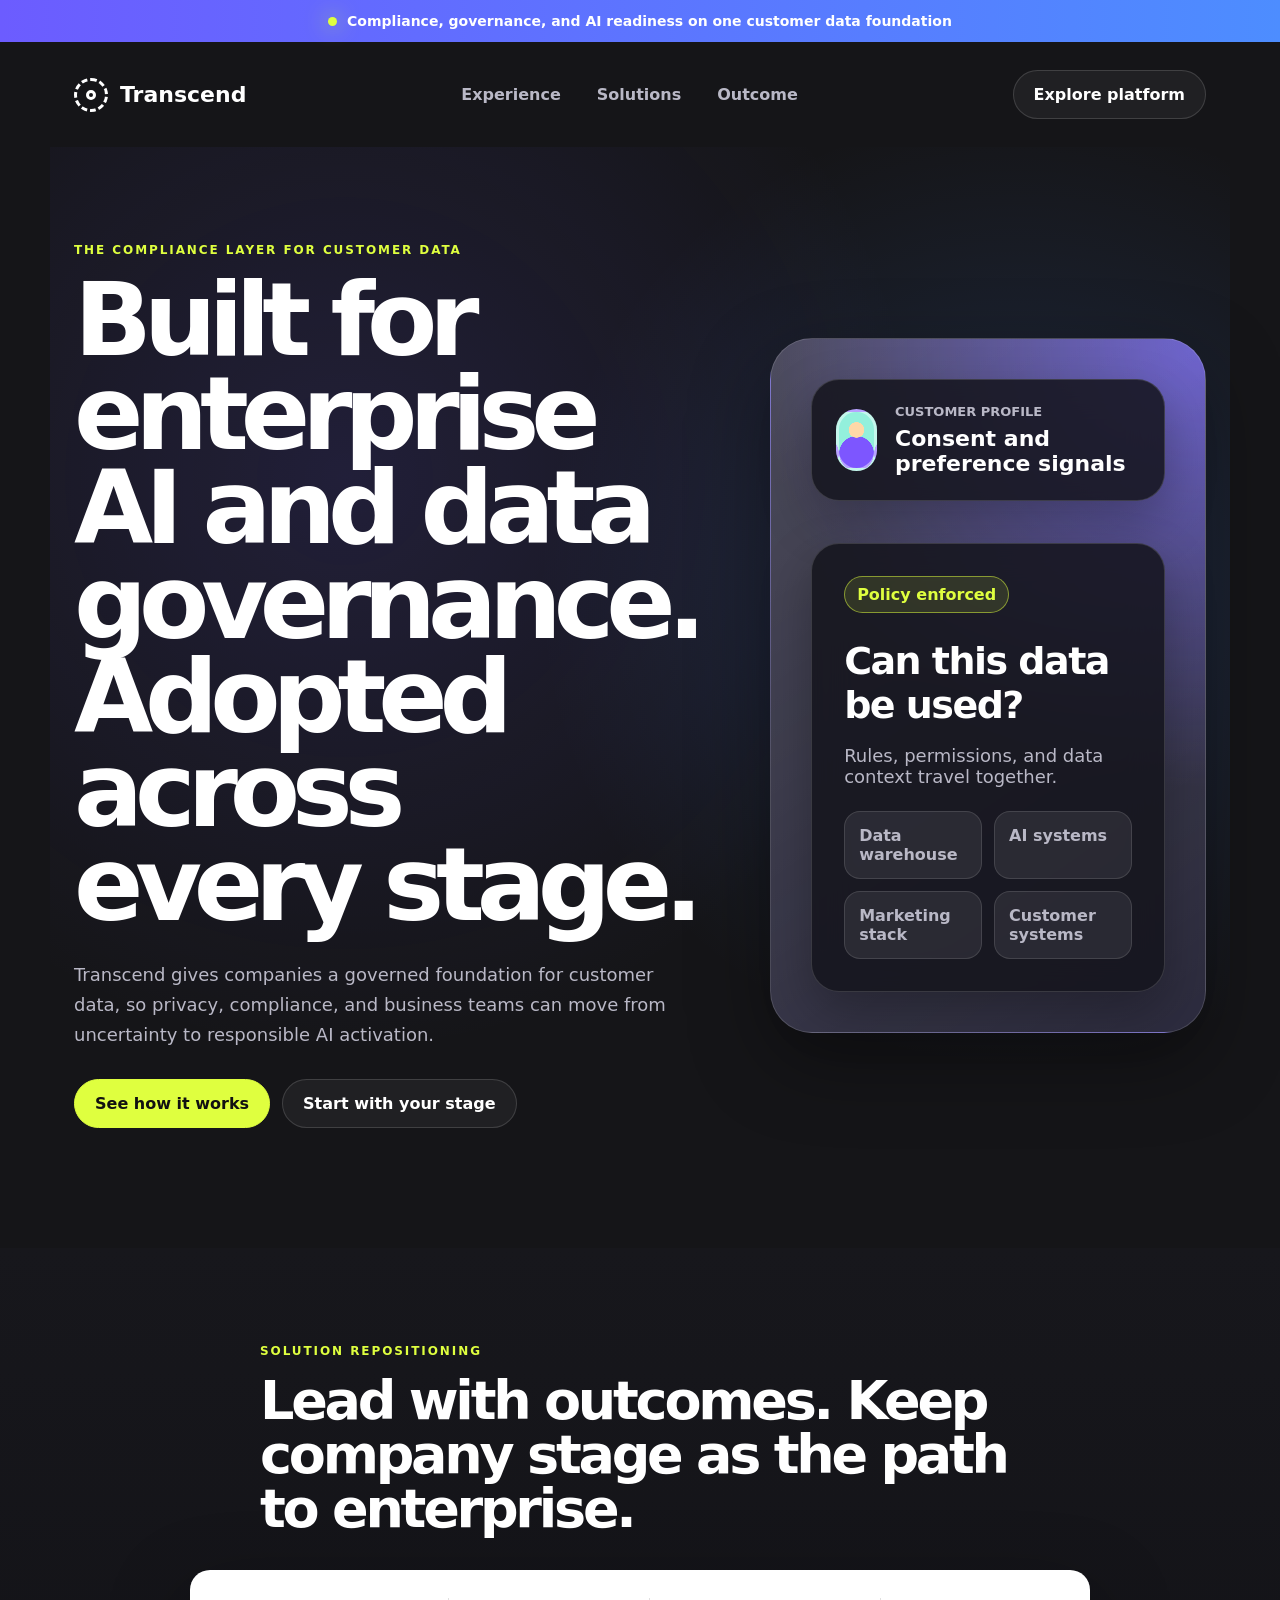
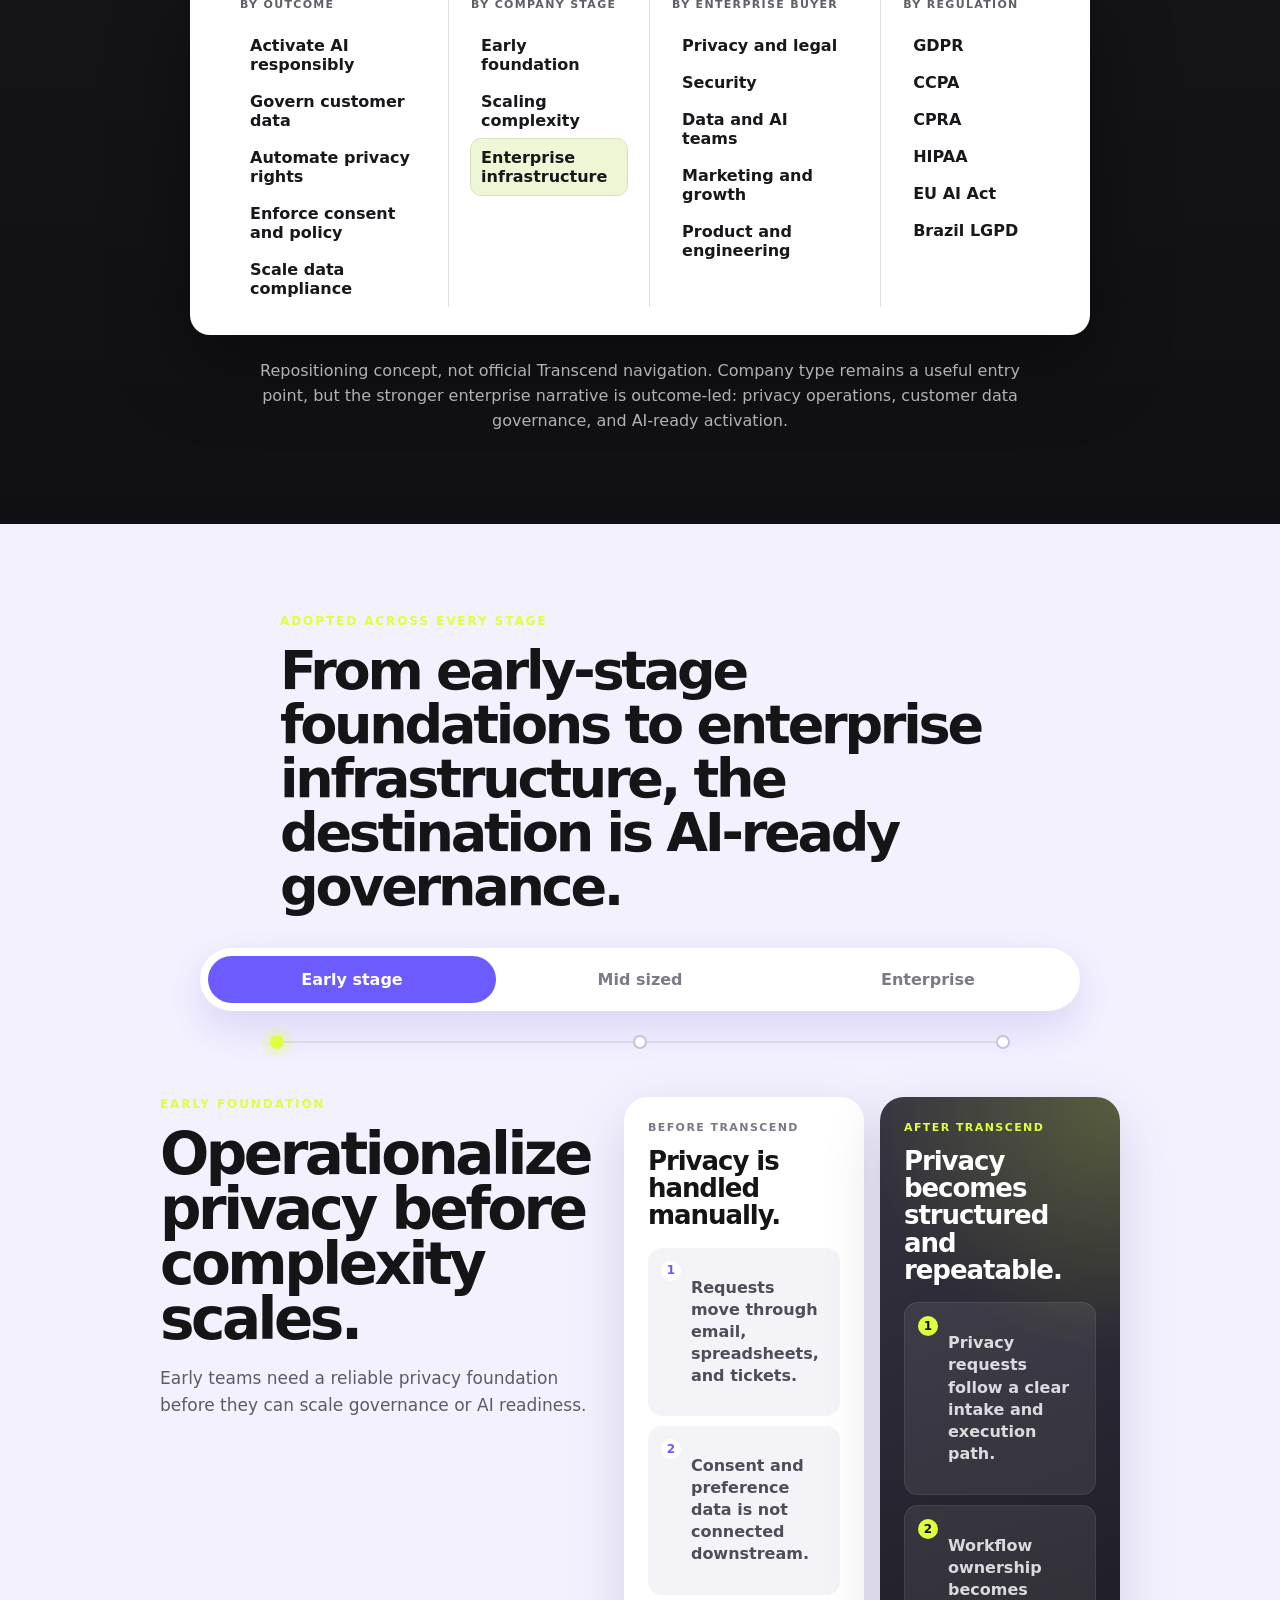
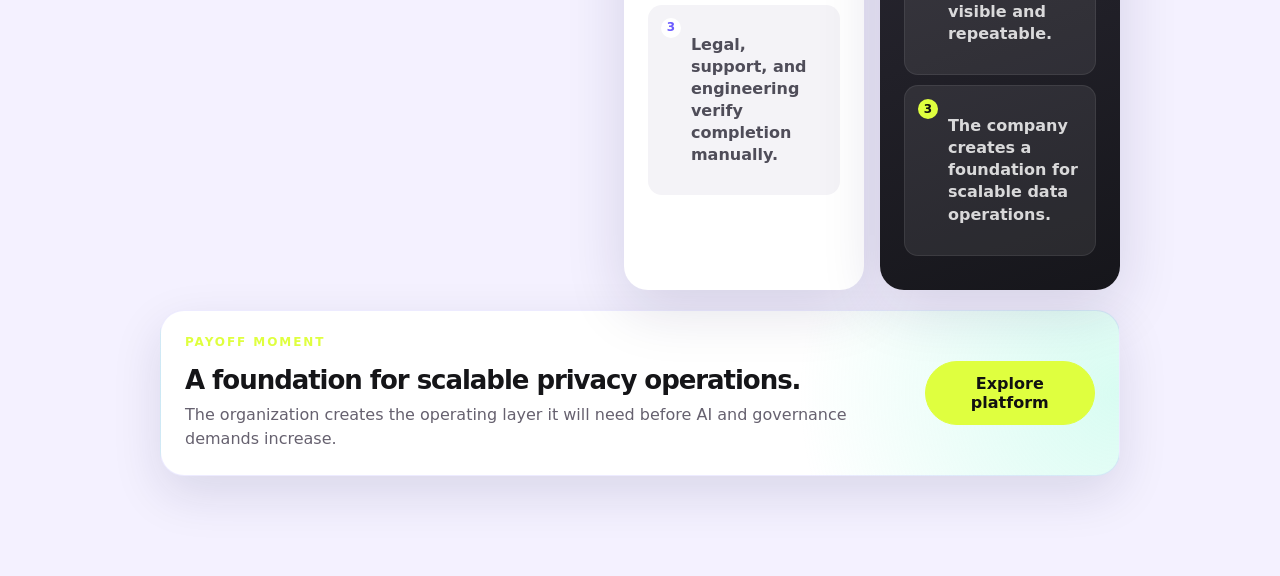
==== commit 9fb8de19: "Add files via upload" ====
--- a/index.html
+++ b/index.html
@@ -1,100 +1,173 @@
 <!DOCTYPE html>
 <html lang="en">
-  <head>
-    <meta charset="UTF-8" />
-    <meta name="viewport" content="width=device-width, initial-scale=1.0" />
-    <title>Transcend Experience | Compliance Layer for Enterprise AI</title>
-    <meta
-      name="description"
-      content="An interactive product marketing experience showing how Transcend helps teams move from fragmented privacy workflows to an AI-ready compliance layer for customer data."
-    />
-    <link rel="stylesheet" href="style.css" />
-  </head>
-  <body>
-    <div class="site-shell">
-      <div class="announcement">
-        <span class="announcement__dot"></span>
-        <span>Compliance, governance, and AI readiness on one customer data foundation</span>
+<head>
+  <meta charset="UTF-8" />
+  <meta name="viewport" content="width=device-width, initial-scale=1.0" />
+  <title>Transcend enterprise narrative concept</title>
+  <link rel="stylesheet" href="style.css" />
+</head>
+<body>
+  <div class="announcement">
+    <span></span>
+    Compliance, governance, and AI readiness on one customer data foundation
+  </div>
+
+  <main>
+    <header class="nav">
+      <div class="brand">
+        <div class="mark" aria-hidden="true"></div>
+        <span>Transcend</span>
+      </div>
+      <nav>
+        <a href="#experience">Experience</a>
+        <a href="#solutions">Solutions</a>
+        <a href="#outcome">Outcome</a>
+      </nav>
+      <a class="nav-cta" href="#experience" data-enterprise-trigger="true">Explore platform</a>
+    </header>
+
+    <section class="hero">
+      <div class="hero-copy">
+        <p class="eyebrow">The compliance layer for customer data</p>
+        <h1>Built for enterprise AI and data governance. Adopted across every stage.</h1>
+        <p class="subcopy">
+          Transcend gives companies a governed foundation for customer data, so privacy, compliance,
+          and business teams can move from uncertainty to responsible AI activation.
+        </p>
+        <div class="hero-actions">
+          <a class="primary" href="#experience">See how it works</a>
+          <a class="secondary" href="#solutions">Start with your stage</a>
+        </div>
       </div>
 
-      <header class="nav" aria-label="Primary">
-        <a class="brand" href="#" aria-label="Transcend experience home">
-          <svg class="brand__logo" aria-hidden="true" viewBox="0 0 512 512">
-            <path d="M234.5 2.6c-1.6.2-7 .9-12 1.5-14 1.7-18.3 4.1-21.7 11.8-3 6.6-1.8 12.3 3.6 17.8 2.3 2.3 5.5 4.5 7.1 4.9 1.7.4 7.3.2 12.5-.5 16.8-2.3 43.2-2.6 59.4-.6 16.1 2 20.1 1.6 24.6-2.2 4.2-3.5 6-7.3 6-12.8 0-15.6-10.2-19.4-53-20-12.9-.2-24.8-.1-26.5.1z"/>
-            <path d="M137.3 31.1c-19.6 10.2-42.4 26.7-58.9 42.6-6.5 6.1-8.4 8.7-9.4 12.1-3.4 13 7.8 24.3 20.9 21 3.5-.9 6.4-2.9 12.5-8.8 15.9-15.1 29.3-24.9 49.8-36.3 9.2-5.1 11.7-7.1 13.5-10.3 6.4-11.2-2.1-25.4-15.3-25.4-2.1 0-7 1.9-13.1 5.1z"/>
-            <path d="M354.5 28.8c-7.3 4.7-10.2 11.3-8.4 18.8 1.4 5.5 5.7 9.8 14.3 14.1 16.4 8.3 32.4 19.6 49.3 35 5.6 5.1 11.4 9.8 12.8 10.3 6.4 2.4 15.5-.4 19.5-6 2.8-3.9 3.7-11.3 2-16.4-.8-2.5-4-6.3-10.3-12.1-17.2-15.7-34.1-28.1-53.7-39-9-5.1-11.4-6-16.5-6.3-4.6-.2-6.7.1-9 1.6z"/>
-            <path d="M231 71.4c-37.2 5.4-74.8 22.9-100.1 46.7-7.3 6.9-8.7 14.8-3.9 22.7 2.9 4.8 7.5 7.2 13.8 7.2 6.4 0 7.5-.6 17.2-8.5 19.9-16.5 40.9-26.6 67.2-32.7 7.8-1.8 13-2.1 32.3-2.3 25.1-.3 27.1-.7 31.4-6.1 7-8.9 3.3-22.2-7.4-26.5-4.5-1.8-38.8-2.1-50.5-.5z"/>
-            <path d="M333.5 93.5c-4.4 2.4-6.6 4.6-8.1 8.2-3.1 7.2-.4 17.4 5.4 21 13.4 8.3 23.3 15.6 31.5 23.3 21.6 20.4 37.1 46.9 43.8 75 1.9 8 2.8 10.1 5.9 13.2 7 7.1 16.9 7.1 24.1-.1 6.5-6.5 6.3-12.8-1.2-35.6-13.7-41.7-42.3-77.6-80.2-101-9-5.6-15.9-6.9-21.2-4z"/>
-            <path d="M36.3 131.5c-3.4 2.1-5 4.2-9.2 12.4-13.4 26.1-26 70.2-23.7 82.6 1 4.9 6.7 10.8 12.2 12.5 8.5 2.6 19.5-4.1 20.9-12.7 3.4-21.6 9.9-42.8 18.8-61.8 5.4-11.3 6.1-13.8 6.2-19 0-4.7-.5-6.7-2.3-9.3-5.1-7.1-15.3-9.2-22.9-4.7z"/>
-            <path d="M463.5 130.3c-5.4 2.2-7.3 3.6-9.5 7.1-3.3 5.5-2.9 11.8 1.3 20.2 8.7 17.3 16.4 40.9 20.3 61.9.9 4.9 2.2 10.2 3 11.7 3.5 6.7 13.1 10.4 20.7 7.9 4.5-1.5 9.3-6.8 10.6-11.8 3.3-11.7-12.8-65.7-26.4-88.8-4.2-7.3-13.2-11-20-8.2z"/>
-            <path d="M236.6 139.6c-26.2 4.7-46 15.3-65.1 34.8-16 16.3-25.1 32.3-30.6 53.3-13.9 54 12.7 110.8 63.6 135.8 64.9 32 144.2-1.7 165.9-70.3 18-57.1-8.7-118.2-62.7-143.7-21.9-10.4-48.2-14-71.1-9.9zm35.6 33.8c34.5 6.8 61 32.6 68 66.3 6.4 31.1-5 63-29.7 82.9-39.6 31.9-97.1 23.1-124.9-19-6.3-9.6-9-15.4-11.7-25.6-11-41.9 12.9-86.7 54.1-101.2 13.4-4.7 30.5-6 44.2-3.4z"/>
-            <path d="M97.5 169.9c-9 2.2-13.5 9.3-20.8 32.7-5.8 18.3-7.2 29-7.2 53.9 0 25.9 1.5 36.1 8.2 57 5.2 16.3 9.6 24.9 13.9 27.6 8.4 5.1 19.1 2.7 23.9-5.5 3.5-6 3.2-10.6-1.4-22.2-14.9-37.1-14.7-78.5.4-114.9 3.6-8.8 4.2-13.4 2.4-18.2-2.8-7.5-11.8-12.2-19.4-10.4z"/>
-            <path d="M11.4 275.8c-4.4 2.8-7.6 7.7-8.1 12.6-.6 5 2.5 21.9 6.7 37 6.9 24.4 18.5 50.6 24.4 55.1 8.4 6.4 21 3.6 25.5-5.8 2.9-6 2.6-9.1-1.5-17.7-9.7-20-16.4-40.3-20.4-61.3-2.3-12.4-3.7-15.6-8.2-18.8-4.5-3.3-14.1-3.8-18.4-1.1z"/>
-            <path d="M416.2 275.7c-5.1 2.5-7.8 6.9-10 16.3-4.3 18-13.4 37.9-24.5 53.7-11 15.6-30.7 33.6-46.5 42.5-2.9 1.7-6.5 4.6-8 6.6-2.3 3-2.7 4.5-2.7 9.8 0 7 1.7 10.2 7.5 14.1 2.4 1.7 4.7 2.3 8.9 2.3 4.9 0 6.6-.6 14-5 13-7.9 22.6-15.5 34.6-27.5 22.8-22.8 37.8-47.6 47.1-78.2 4.7-15.7 5.3-22.5 2.2-27.8-3.4-5.7-8-8.5-14.2-8.5-2.8 0-6.6.8-8.4 1.7z"/>
-            <path d="M486.4 275.9c-7.4 3.4-8.7 6-12.5 25.6-2.8 14.5-9.5 34.6-16.9 50.4-7.6 16.1-7.7 20.6-.8 27.7 6.3 6.6 17.3 6.6 23.7 0 5.5-5.7 17.4-33.4 23.5-54.9 3.8-13.2 6.9-30.5 6.4-35.8-.6-5.9-3.9-10.6-9.2-13-5.2-2.3-9-2.3-14.2 0z"/>
-            <path d="M134.4 366.9c-7.6 3.5-11.7 11.9-9.4 19.6 1.6 5.5 12.3 15.6 27.3 25.6 33.3 22.3 72.4 33.3 111.7 31.5 15.6-.7 19.2-1.5 23.3-5.3 4.1-3.9 5.7-7.5 5.7-12.5 0-6-3.5-11.6-8.9-14.5-4.2-2.2-5-2.2-19-1.6-17.2.7-30.7-.6-46.6-4.7-21.3-5.3-43-16.3-59.5-30.2-12.3-10.2-16.5-11.6-24.6-7.9z"/>
-            <path d="M76.5 408.3c-7.2 4.1-10.4 13.3-7.1 21 2.8 6.7 26.4 27.3 46.1 40.3 17.7 11.6 29.3 17.4 34.9 17.4 11.5 0 19.6-10 16.7-20.8-1.7-6-4.3-8.6-14.4-14-19-10.1-34.4-21.2-49.9-36-4.8-4.5-9.9-8.7-11.3-9.2-4.4-1.7-10.7-1.1-15 1.3z"/>
-            <path d="M420.5 407.7c-1.6.9-6.9 5.3-11.6 9.8-13.9 13.3-32.3 26.4-51.8 36.6-8.2 4.3-11.5 9-11.5 16.3 0 10.3 7.6 17.2 18 16.4 11.6-1 46-23.5 69.3-45.4 12-11.2 14.3-17.3 10-26.1-3.9-8-14.7-11.7-22.4-7.6z"/>
-            <path d="M207 477.1c-5.9 3.7-8.2 7.7-8.2 14.5 0 7.5 5.5 14.4 13 16.3 20.8 5.3 81.9 4.5 93.1-1.3 1.6-.9 4.3-3.3 5.8-5.3 2.4-3.1 2.8-4.6 2.8-9.8 0-5.1-.4-6.7-2.7-9.7-1.5-1.9-4.4-4.3-6.4-5.3-4-1.9-7.1-1.8-26.9.5-10.3 1.2-31.8 1.2-42 0-4.4-.6-11.8-1.2-16.5-1.6-7.6-.5-8.9-.3-12 1.7z"/>
-          </svg>
-          <span class="sr-only">Transcend</span>
-        </a>
-        <nav class="nav__links" aria-label="Page sections">
-          <a href="#experience">Experience</a>
-          <a href="#solutions-concept">Solutions concept</a>
-          <a href="#stages">Stages</a>
-          <a href="#outcome">Outcome</a>
-        </nav>
-        <a class="nav__cta" href="#experience" data-enterprise-trigger="true">Explore platform</a>
-      </header>
+      <div class="hero-visual" aria-label="Conceptual customer data governance card">
+        <div class="glass-card profile-card">
+          <div class="avatar"></div>
+          <div>
+            <span>Customer profile</span>
+            <strong>Consent and preference signals</strong>
+          </div>
+        </div>
+        <div class="glass-card decision-card">
+          <span class="pill">Policy enforced</span>
+          <h2>Can this data be used?</h2>
+          <p>Rules, permissions, and data context travel together.</p>
+          <div class="mini-grid">
+            <span>Data warehouse</span>
+            <span>AI systems</span>
+            <span>Marketing stack</span>
+            <span>Customer systems</span>
+          </div>
+        </div>
+      </div>
+    </section>
 
-      <main>
-        <section class="hero" aria-labelledby="hero-title">
-          <div class="hero__content">
-            <p class="eyebrow">The compliance layer for customer data</p>
-            <h1 id="hero-title">Built for enterprise AI and data governance. Adopted across every stage.</h1>
-            <p class="hero__subtext">
-              Transcend gives companies a governed foundation for customer data, so privacy, compliance,
-              and business teams can move from uncertainty to responsible AI activation.
-            </p>
-            <div class="hero__actions">
-              <a class="button button--primary" href="#experience">See how it works</a>
-              <a class="button button--ghost" href="#stages">Start with your stage</a>
-            </div>
-          </div>
+    <section class="solution-menu" id="solutions">
+      <div class="section-heading dark">
+        <p class="eyebrow">Solution repositioning</p>
+        <h2>Lead with outcomes. Keep company stage as the path to enterprise.</h2>
+      </div>
 
-          <div class="hero-visual" aria-label="Governed customer data foundation diagram">
-            <div class="visual-card visual-card--profile">
-              <div class="avatar"></div>
-              <div>
-                <span class="label">Customer profile</span>
-                <strong>Consent and preference signals</strong>
-              </div>
-            </div>
-            <div class="visual-card visual-card--policy">
-              <span class="status-pill">Policy enforced</span>
-              <h2>Can this data be used?</h2>
-              <p>Rules, permissions, and data context travel together.</p>
-            </div>
-            <div class="system-grid" aria-hidden="true">
-              <span>Data warehouse</span>
-              <span>AI pipelines</span>
-              <span>Marketing stack</span>
-              <span>Customer systems</span>
-            </div>
-            <div class="signal-line signal-line--one"></div>
-            <div class="signal-line signal-line--two"></div>
-          </div>
-        </section>
+      <div class="mega-menu">
+        <div class="menu-column">
+          <p>By outcome</p>
+          <button data-stage="enterprise" data-enterprise-trigger="true">Activate AI responsibly</button>
+          <button data-stage="enterprise" data-enterprise-trigger="true">Govern customer data</button>
+          <button data-stage="early">Automate privacy rights</button>
+          <button data-stage="scaling">Enforce consent and policy</button>
+          <button data-stage="enterprise" data-enterprise-trigger="true">Scale data compliance</button>
+        </div>
 
-        <section id="solutions-concept" class="menu-concept" aria-labelledby="menu-concept-title">
-          <div class="menu-concept__heading">
-            <div>
-              <p class="eyebrow">Solutions repositioning</p>
-              <h2 id="menu-concept-title">Lead with outcomes. Keep company stage as the path to enterprise.</h2>
-            </div>
-            <span>Repositioning concept, not official Transcend navigation.</span>
-          </div>
+        <div class="menu-column">
+          <p>By company stage</p>
+          <button data-stage="early">Early foundation</button>
+          <button data-stage="scaling">Scaling complexity</button>
+          <button class="highlight" data-stage="enterprise" data-enterprise-trigger="true">Enterprise infrastructure</button>
+        </div>
 
-          <div class="mega-menu" aria-label="Proposed Solutions navigation">
-            <div class="mega-column">
+        <div class="menu-column">
+          <p>By enterprise buyer</p>
+          <button data-stage="enterprise" data-enterprise-trigger="true">Privacy and legal</button>
+          <button data-stage="enterprise" data-enterprise-trigger="true">Security</button>
+          <button data-stage="enterprise" data-enterprise-trigger="true">Data and AI teams</button>
+          <button data-stage="scaling">Marketing and growth</button>
+          <button data-stage="scaling">Product and engineering</button>
+        </div>
+
+        <div class="menu-column">
+          <p>By regulation</p>
+          <button>GDPR</button>
+          <button>CCPA</button>
+          <button>CPRA</button>
+          <button>HIPAA</button>
+          <button>EU AI Act</button>
+          <button>Brazil LGPD</button>
+        </div>
+      </div>
+
+      <p class="menu-note">
+        Repositioning concept, not official Transcend navigation. Company type remains a useful entry point,
+        but the stronger enterprise narrative is outcome-led: privacy operations, customer data governance,
+        and AI-ready activation.
+      </p>
+    </section>
+
+    <section class="stage-section" id="experience">
+      <div class="section-heading">
+        <p class="eyebrow">Adopted across every stage</p>
+        <h2>From early-stage foundations to enterprise infrastructure, the destination is AI-ready governance.</h2>
+      </div>
+
+      <div class="stage-tabs" role="tablist" aria-label="Company stage selector">
+        <button class="stage-tab active" data-stage="early">Early stage</button>
+        <button class="stage-tab" data-stage="scaling">Mid sized</button>
+        <button class="stage-tab enterprise-tab" data-stage="enterprise" data-enterprise-trigger="true">Enterprise</button>
+      </div>
+
+      <div class="stage-track">
+        <span id="dotEarly" class="track-dot active"></span>
+        <span id="dotScaling" class="track-dot"></span>
+        <span id="dotEnterprise" class="track-dot"></span>
+      </div>
+
+      <div class="experience-grid">
+        <div class="experience-copy">
+          <p class="eyebrow" id="stageLabel">Early foundation</p>
+          <h2 id="stageTitle">Operationalize privacy before complexity scales.</h2>
+          <p id="stageDescription">
+            Early teams need a reliable privacy foundation before they can scale governance or AI readiness.
+          </p>
+        </div>
+
+        <div class="before-after">
+          <article class="before-card">
+            <p class="card-label">Before Transcend</p>
+            <h3 id="beforeHeadline">Privacy is handled manually.</h3>
+            <div id="beforeList" class="point-list"></div>
+          </article>
+
+          <article class="after-card">
+            <p class="card-label">After Transcend</p>
+            <h3 id="afterHeadline">Privacy becomes structured and repeatable.</h3>
+            <div id="afterList" class="point-list"></div>
+          </article>
+        </div>
+      </div>
+
+      <div class="outcome-card" id="outcome">
+        <div>
+          <p class="eyebrow">Payoff moment</p>
+          <h3 id="payoffTitle">A foundation for scalable privacy operations.</h3>
+          <p id="payoffCopy">
+            The organization creates the operating layer it will need before AI and governance demands increase.
+          </p>
+        </div>
+        <button class="primary small" id="outcomeCta">Explore platform</button>
+      </div>
+    </section>
+  </main>
+
+  <audio id="pulseAudio" src="transcend-pulse.mp3" preload="auto"></audio>
+  <script src="script.js"></script>
+</body>
+</html>
--- a/style.css
+++ b/style.css
@@ -1,69 +1,224 @@
+* { box-sizing: border-box; }
+:root {
+  --bg: #151518;
+  --ink: #ffffff;
+  --muted: #b9b8c6;
+  --panel-ink: #151518;
+  --purple: #6c5cff;
+  --blue: #4d8dff;
+  --lime: #dfff3f;
+  --line: rgba(255,255,255,.14);
+  --shadow: 0 28px 80px rgba(0,0,0,.35);
+}
 body {
-  font-family: -apple-system, BlinkMacSystemFont, "Segoe UI", Roboto, Arial, sans-serif;
-  background: #0f0f12;
-  color: #ffffff;
   margin: 0;
+  font-family: Inter, ui-sans-serif, system-ui, -apple-system, BlinkMacSystemFont, "Segoe UI", sans-serif;
+  background: var(--bg);
+  color: var(--ink);
+}
+button, a { font: inherit; }
+button { cursor: pointer; }
+a { color: inherit; text-decoration: none; }
+.announcement {
+  height: 42px;
+  display: flex;
+  align-items: center;
+  justify-content: center;
+  gap: 10px;
+  font-weight: 800;
+  background: linear-gradient(90deg, var(--purple), var(--blue));
+  font-size: 14px;
+}
+.announcement span {
+  width: 9px;
+  height: 9px;
+  background: var(--lime);
+  border-radius: 999px;
+  box-shadow: 0 0 22px var(--lime);
+}
+main { overflow: hidden; }
+.nav {
+  max-width: 1180px;
+  margin: 0 auto;
+  padding: 28px 24px;
+  display: flex;
+  align-items: center;
+  justify-content: space-between;
+}
+.brand { display: flex; align-items: center; gap: 12px; font-weight: 850; font-size: 22px; }
+.mark {
+  width: 34px; height: 34px; border: 3px dashed #fff; border-radius: 999px; position: relative;
+}
+.mark::after {
+  content: "";
+  position: absolute;
+  inset: 9px;
+  border: 3px solid #fff;
+  border-radius: 999px;
+}
+.nav nav { display: flex; gap: 36px; color: var(--muted); font-weight: 700; }
+.nav-cta, .secondary, .primary {
+  display: inline-flex;
+  align-items: center;
+  justify-content: center;
+  border-radius: 999px;
+  padding: 14px 20px;
+  font-weight: 850;
+  border: 1px solid var(--line);
+}
+.nav-cta, .secondary { background: rgba(255,255,255,.05); color: var(--ink); }
+.primary { background: var(--lime); color: #111; border-color: var(--lime); }
+.primary.small { padding: 12px 18px; }
+.hero {
+  max-width: 1180px;
+  margin: 0 auto;
+  padding: 96px 24px 120px;
+  display: grid;
+  grid-template-columns: 1fr 1fr;
+  gap: 72px;
+  align-items: center;
+  background:
+    radial-gradient(circle at 25% 30%, rgba(108,92,255,.14), transparent 36rem),
+    radial-gradient(circle at 82% 40%, rgba(77,141,255,.18), transparent 30rem);
+}
+.eyebrow {
+  margin: 0 0 16px;
+  color: var(--lime);
+  letter-spacing: .16em;
+  text-transform: uppercase;
+  font-size: 12px;
+  font-weight: 900;
+}
+.hero h1 {
+  font-size: clamp(56px, 8vw, 104px);
+  line-height: .92;
+  letter-spacing: -.08em;
+  margin: 0 0 28px;
+  max-width: 720px;
+}
+.subcopy { color: var(--muted); font-size: 18px; line-height: 1.65; max-width: 620px; }
+.hero-actions { display: flex; gap: 12px; flex-wrap: wrap; margin-top: 30px; }
+.hero-visual {
+  min-height: 520px;
+  border-radius: 42px;
   padding: 40px;
-}
-
-/* Headings */
-h1 {
-  font-size: 40px;
-  line-height: 1.2;
-  margin-bottom: 20px;
-}
-
-h2 {
-  margin-top: 30px;
-}
-
-h3 {
-  margin-top: 20px;
-}
-
-/* Paragraphs */
-p {
-  color: #cfcfd4;
-  max-width: 700px;
-}
-
-/* Buttons */
-button {
-  background: #ffffff;
-  color: #000;
-  border: none;
-  padding: 10px 16px;
-  margin: 6px;
-  cursor: pointer;
-  border-radius: 6px;
-  font-weight: 500;
-}
-
-button:hover {
-  background: #e5e5e5;
-}
-
-/* Active state (we'll use later if needed) */
-button.active {
-  background: #b6ff2e;
-  color: #000;
-}
-
-/* Lists */
-ul {
-  margin-top: 10px;
-  padding-left: 20px;
-}
-
-li {
-  margin-bottom: 6px;
-}
-
-/* Enterprise highlight */
-.enterprise-highlight {
-  border: 2px solid #b6ff2e;
-  padding: 16px;
-  border-radius: 8px;
-  margin-top: 20px;
-  background: rgba(182, 255, 46, 0.05);
-}
+  background:
+    linear-gradient(145deg, rgba(255,255,255,.18), rgba(255,255,255,.04)),
+    radial-gradient(circle at top right, rgba(108,92,255,.72), transparent 28rem),
+    #242336;
+  position: relative;
+  box-shadow: var(--shadow);
+  border: 1px solid rgba(255,255,255,.14);
+}
+.glass-card {
+  border-radius: 28px;
+  background: rgba(20,20,28,.86);
+  border: 1px solid rgba(255,255,255,.14);
+  box-shadow: 0 20px 50px rgba(0,0,0,.28);
+  backdrop-filter: blur(18px);
+}
+.profile-card { display: flex; gap: 18px; align-items: center; padding: 24px; }
+.profile-card span { display: block; color: var(--muted); text-transform: uppercase; font-size: 13px; font-weight: 900; margin-bottom: 7px; }
+.profile-card strong { font-size: 22px; }
+.avatar {
+  width: 62px; height: 62px; border-radius: 999px;
+  background: radial-gradient(circle at 50% 32%, #ffd8a8 0 18%, transparent 19%),
+              radial-gradient(circle at 50% 74%, #7d56ff 0 38%, transparent 39%), #93f0dc;
+  border: 3px solid rgba(255,255,255,.45);
+}
+.decision-card { margin-top: 42px; padding: 32px; }
+.pill {
+  display: inline-flex; padding: 8px 12px; border-radius: 999px;
+  background: rgba(223,255,63,.12); color: var(--lime);
+  border: 1px solid rgba(223,255,63,.5); font-weight: 900;
+}
+.decision-card h2 { font-size: 38px; letter-spacing: -.04em; margin: 26px 0 10px; }
+.decision-card p { color: var(--muted); font-size: 18px; }
+.mini-grid { margin-top: 24px; display: grid; grid-template-columns: 1fr 1fr; gap: 12px; }
+.mini-grid span {
+  background: rgba(255,255,255,.08); border: 1px solid rgba(255,255,255,.12);
+  padding: 14px; border-radius: 16px; color: var(--muted); font-weight: 750;
+}
+.solution-menu { background: linear-gradient(180deg, #17171c, #101014); padding: 96px 24px 90px; }
+.section-heading { max-width: 720px; margin: 0 auto 34px; color: var(--panel-ink); }
+.section-heading.dark { color: white; max-width: 760px; }
+.section-heading h2 { font-size: clamp(34px, 5vw, 54px); line-height: 1; letter-spacing: -.06em; margin: 0; }
+.mega-menu {
+  max-width: 900px; margin: 0 auto; display: grid; grid-template-columns: 1.15fr 1fr 1.15fr .9fr;
+  background: #fff; color: #111; border-radius: 20px; padding: 28px; box-shadow: var(--shadow);
+}
+.menu-column { padding: 0 22px; border-right: 1px solid rgba(0,0,0,.12); }
+.menu-column:last-child { border-right: none; }
+.menu-column p {
+  margin: 0 0 16px; text-transform: uppercase; letter-spacing: .12em;
+  color: #5f5f68; font-size: 11px; font-weight: 900;
+}
+.menu-column button {
+  display: block; width: 100%; text-align: left; border: 0; background: transparent;
+  padding: 9px 10px; border-radius: 10px; color: #17171c; font-weight: 760;
+}
+.menu-column button:hover { background: #f2f0ff; }
+.menu-column button.highlight { background: #eef7d5; outline: 1px solid rgba(99,130,0,.25); }
+.menu-note {
+  max-width: 780px; margin: 24px auto 0; text-align: center;
+  color: rgba(255,255,255,.68); line-height: 1.55;
+}
+.stage-section { background: #f4f1ff; color: var(--panel-ink); padding: 90px 24px 100px; }
+.stage-tabs {
+  max-width: 880px; margin: 0 auto; display: flex; background: #fff; padding: 8px;
+  border-radius: 999px; box-shadow: 0 16px 44px rgba(78,57,188,.16);
+}
+.stage-tab {
+  flex: 1; border: 0; padding: 14px 20px; border-radius: 999px;
+  background: transparent; font-weight: 850; color: #7b7a86;
+}
+.stage-tab.active { background: var(--purple); color: #fff; }
+.stage-tab.enterprise-tab.active { background: var(--lime); color: #111; }
+.stage-track {
+  max-width: 740px; height: 2px; background: rgba(0,0,0,.08);
+  margin: 30px auto 54px; display: flex; justify-content: space-between; align-items: center;
+}
+.track-dot { width: 14px; height: 14px; background: #fff; border: 2px solid #c6c2dd; border-radius: 999px; }
+.track-dot.active { background: var(--lime); border-color: var(--lime); box-shadow: 0 0 0 8px rgba(223,255,63,.18); }
+.experience-grid { max-width: 960px; margin: 0 auto; display: grid; grid-template-columns: .82fr 1.18fr; gap: 34px; align-items: start; }
+.experience-copy h2 { font-size: clamp(36px, 5vw, 58px); line-height: .95; letter-spacing: -.06em; margin: 0 0 18px; }
+.experience-copy p:not(.eyebrow) { color: #5c5b66; font-size: 17px; line-height: 1.6; }
+.before-after { display: grid; grid-template-columns: 1fr 1fr; gap: 16px; }
+.before-card, .after-card { border-radius: 24px; padding: 24px; box-shadow: 0 18px 60px rgba(27,22,77,.14); }
+.before-card { background: #fff; }
+.after-card {
+  background: radial-gradient(circle at top right, rgba(223,255,63,.22), transparent 16rem),
+              linear-gradient(160deg, #363341, #16161b);
+  color: #fff;
+}
+.card-label {
+  margin: 0 0 14px; text-transform: uppercase; letter-spacing: .13em;
+  color: #7a7787; font-size: 11px; font-weight: 900;
+}
+.after-card .card-label { color: var(--lime); }
+.before-card h3, .after-card h3 { margin: 0 0 18px; font-size: 26px; letter-spacing: -.04em; line-height: 1.05; }
+.point { display: flex; gap: 10px; padding: 13px; border-radius: 14px; margin-bottom: 10px; line-height: 1.38; font-weight: 650; }
+.before-card .point { background: #f4f3f7; color: #4f4d59; }
+.after-card .point { background: rgba(255,255,255,.08); color: rgba(255,255,255,.82); border: 1px solid rgba(255,255,255,.08); }
+.point span {
+  flex: 0 0 20px; height: 20px; border-radius: 999px;
+  display: inline-grid; place-items: center; font-size: 12px; font-weight: 900;
+}
+.before-card .point span { background: #fff; color: var(--purple); }
+.after-card .point span { background: var(--lime); color: #111; }
+.outcome-card {
+  max-width: 960px; margin: 20px auto 0; border-radius: 24px; padding: 24px;
+  display: flex; gap: 24px; justify-content: space-between; align-items: center;
+  background: radial-gradient(circle at right, rgba(145,247,218,.35), transparent 20rem), #fff;
+  box-shadow: 0 18px 50px rgba(27,22,77,.12); border: 1px solid rgba(108,92,255,.12);
+}
+.outcome-card h3 { margin: 0 0 8px; font-size: 26px; letter-spacing: -.04em; }
+.outcome-card p:not(.eyebrow) { margin: 0; color: #66616f; line-height: 1.5; }
+@media (max-width: 900px) {
+  .hero, .experience-grid, .before-after, .mega-menu { grid-template-columns: 1fr; }
+  .nav nav { display: none; }
+  .mega-menu { max-width: 560px; }
+  .menu-column { border-right: 0; border-bottom: 1px solid rgba(0,0,0,.12); padding: 18px 0; }
+  .menu-column:last-child { border-bottom: 0; }
+  .outcome-card { align-items: flex-start; flex-direction: column; }
+}
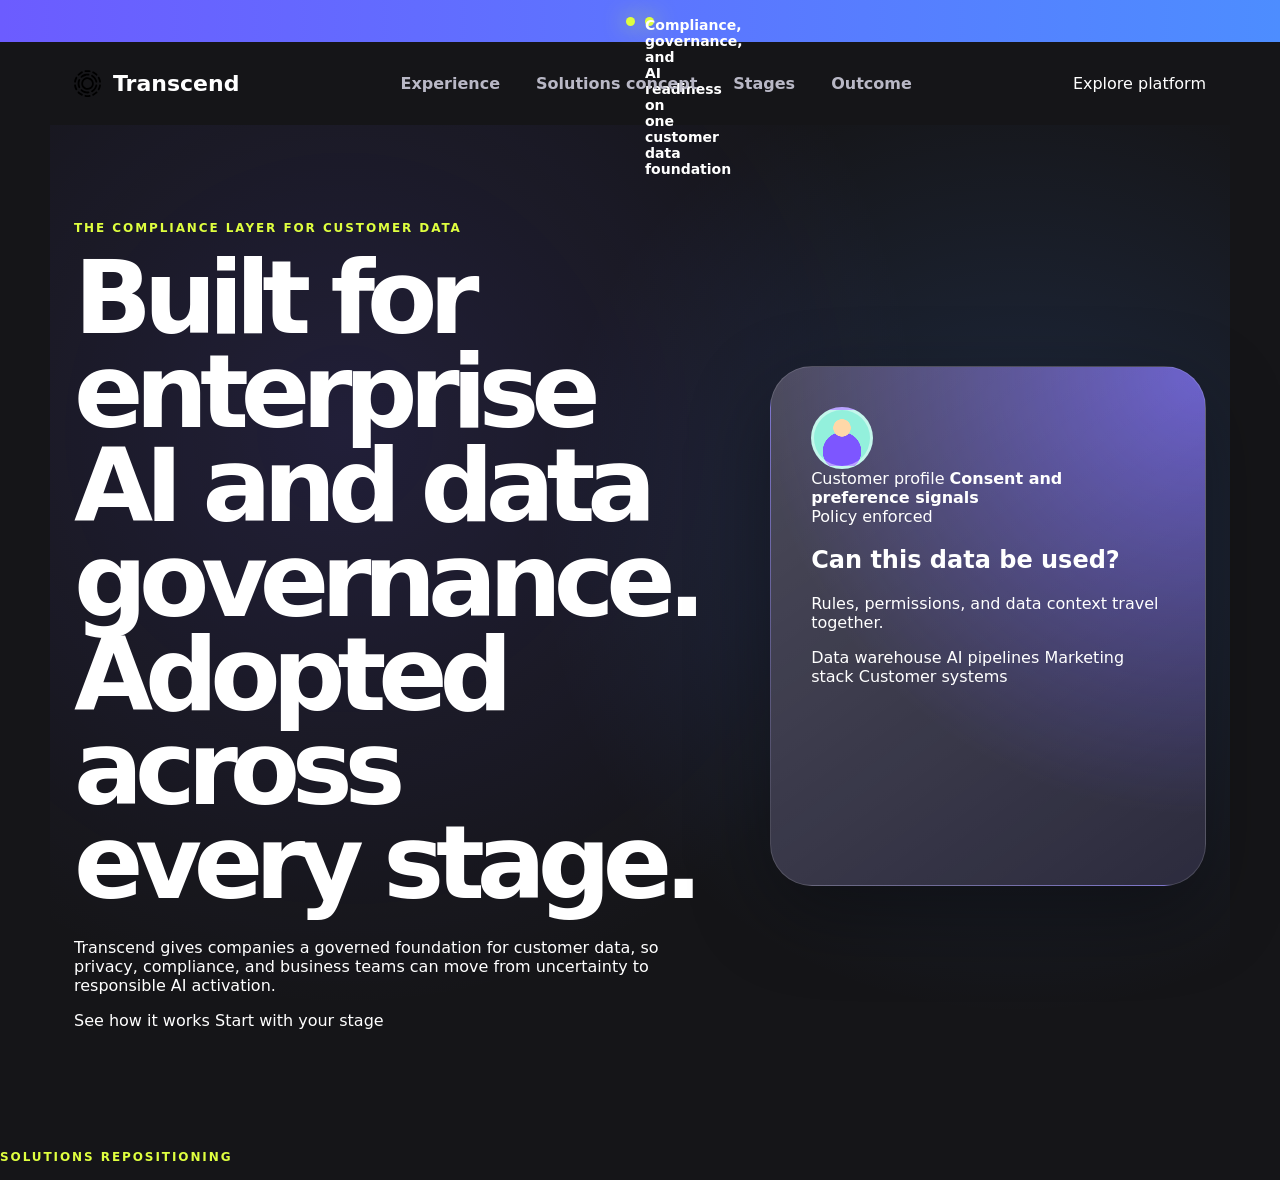
==== commit a04251ad: "Update index.html" ====
--- a/index.html
+++ b/index.html
@@ -1,173 +1,100 @@
 <!DOCTYPE html>
 <html lang="en">
-<head>
-  <meta charset="UTF-8" />
-  <meta name="viewport" content="width=device-width, initial-scale=1.0" />
-  <title>Transcend enterprise narrative concept</title>
-  <link rel="stylesheet" href="style.css" />
-</head>
-<body>
-  <div class="announcement">
-    <span></span>
-    Compliance, governance, and AI readiness on one customer data foundation
-  </div>
-
-  <main>
-    <header class="nav">
-      <div class="brand">
-        <div class="mark" aria-hidden="true"></div>
-        <span>Transcend</span>
-      </div>
-      <nav>
-        <a href="#experience">Experience</a>
-        <a href="#solutions">Solutions</a>
-        <a href="#outcome">Outcome</a>
-      </nav>
-      <a class="nav-cta" href="#experience" data-enterprise-trigger="true">Explore platform</a>
-    </header>
-
-    <section class="hero">
-      <div class="hero-copy">
-        <p class="eyebrow">The compliance layer for customer data</p>
-        <h1>Built for enterprise AI and data governance. Adopted across every stage.</h1>
-        <p class="subcopy">
-          Transcend gives companies a governed foundation for customer data, so privacy, compliance,
-          and business teams can move from uncertainty to responsible AI activation.
-        </p>
-        <div class="hero-actions">
-          <a class="primary" href="#experience">See how it works</a>
-          <a class="secondary" href="#solutions">Start with your stage</a>
-        </div>
+  <head>
+    <meta charset="UTF-8" />
+    <meta name="viewport" content="width=device-width, initial-scale=1.0" />
+    <title>Transcend Experience | Compliance Layer for Enterprise AI</title>
+    <meta
+      name="description"
+      content="An interactive product marketing experience showing how Transcend helps teams move from fragmented privacy workflows to an AI-ready compliance layer for customer data."
+    />
+    <link rel="stylesheet" href="style.css" />
+  </head>
+  <body>
+    <div class="site-shell">
+      <div class="announcement">
+        <span class="announcement__dot"></span>
+        <span>Compliance, governance, and AI readiness on one customer data foundation</span>
       </div>
 
-      <div class="hero-visual" aria-label="Conceptual customer data governance card">
-        <div class="glass-card profile-card">
-          <div class="avatar"></div>
-          <div>
-            <span>Customer profile</span>
-            <strong>Consent and preference signals</strong>
+      <header class="nav" aria-label="Primary">
+        <a class="brand" href="#" aria-label="Transcend experience home">
+          <svg
+            class="brand__logo"
+            aria-hidden="true"
+            viewBox="0 0 512 512"
+            width="27"
+            height="27"
+            style="display:block;width:27px;height:27px;max-width:27px;max-height:27px;flex:0 0 27px;"
+          >
+            <path d="M234.5 2.6c-1.6.2-7 .9-12 1.5-14 1.7-18.3 4.1-21.7 11.8-3 6.6-1.8 12.3 3.6 17.8 2.3 2.3 5.5 4.5 7.1 4.9 1.7.4 7.3.2 12.5-.5 16.8-2.3 43.2-2.6 59.4-.6 16.1 2 20.1 1.6 24.6-2.2 4.2-3.5 6-7.3 6-12.8 0-15.6-10.2-19.4-53-20-12.9-.2-24.8-.1-26.5.1z"/>
+            <path d="M137.3 31.1c-19.6 10.2-42.4 26.7-58.9 42.6-6.5 6.1-8.4 8.7-9.4 12.1-3.4 13 7.8 24.3 20.9 21 3.5-.9 6.4-2.9 12.5-8.8 15.9-15.1 29.3-24.9 49.8-36.3 9.2-5.1 11.7-7.1 13.5-10.3 6.4-11.2-2.1-25.4-15.3-25.4-2.1 0-7 1.9-13.1 5.1z"/>
+            <path d="M354.5 28.8c-7.3 4.7-10.2 11.3-8.4 18.8 1.4 5.5 5.7 9.8 14.3 14.1 16.4 8.3 32.4 19.6 49.3 35 5.6 5.1 11.4 9.8 12.8 10.3 6.4 2.4 15.5-.4 19.5-6 2.8-3.9 3.7-11.3 2-16.4-.8-2.5-4-6.3-10.3-12.1-17.2-15.7-34.1-28.1-53.7-39-9-5.1-11.4-6-16.5-6.3-4.6-.2-6.7.1-9 1.6z"/>
+            <path d="M231 71.4c-37.2 5.4-74.8 22.9-100.1 46.7-7.3 6.9-8.7 14.8-3.9 22.7 2.9 4.8 7.5 7.2 13.8 7.2 6.4 0 7.5-.6 17.2-8.5 19.9-16.5 40.9-26.6 67.2-32.7 7.8-1.8 13-2.1 32.3-2.3 25.1-.3 27.1-.7 31.4-6.1 7-8.9 3.3-22.2-7.4-26.5-4.5-1.8-38.8-2.1-50.5-.5z"/>
+            <path d="M333.5 93.5c-4.4 2.4-6.6 4.6-8.1 8.2-3.1 7.2-.4 17.4 5.4 21 13.4 8.3 23.3 15.6 31.5 23.3 21.6 20.4 37.1 46.9 43.8 75 1.9 8 2.8 10.1 5.9 13.2 7 7.1 16.9 7.1 24.1-.1 6.5-6.5 6.3-12.8-1.2-35.6-13.7-41.7-42.3-77.6-80.2-101-9-5.6-15.9-6.9-21.2-4z"/>
+            <path d="M36.3 131.5c-3.4 2.1-5 4.2-9.2 12.4-13.4 26.1-26 70.2-23.7 82.6 1 4.9 6.7 10.8 12.2 12.5 8.5 2.6 19.5-4.1 20.9-12.7 3.4-21.6 9.9-42.8 18.8-61.8 5.4-11.3 6.1-13.8 6.2-19 0-4.7-.5-6.7-2.3-9.3-5.1-7.1-15.3-9.2-22.9-4.7z"/>
+            <path d="M463.5 130.3c-5.4 2.2-7.3 3.6-9.5 7.1-3.3 5.5-2.9 11.8 1.3 20.2 8.7 17.3 16.4 40.9 20.3 61.9.9 4.9 2.2 10.2 3 11.7 3.5 6.7 13.1 10.4 20.7 7.9 4.5-1.5 9.3-6.8 10.6-11.8 3.3-11.7-12.8-65.7-26.4-88.8-4.2-7.3-13.2-11-20-8.2z"/>
+            <path d="M236.6 139.6c-26.2 4.7-46 15.3-65.1 34.8-16 16.3-25.1 32.3-30.6 53.3-13.9 54 12.7 110.8 63.6 135.8 64.9 32 144.2-1.7 165.9-70.3 18-57.1-8.7-118.2-62.7-143.7-21.9-10.4-48.2-14-71.1-9.9zm35.6 33.8c34.5 6.8 61 32.6 68 66.3 6.4 31.1-5 63-29.7 82.9-39.6 31.9-97.1 23.1-124.9-19-6.3-9.6-9-15.4-11.7-25.6-11-41.9 12.9-86.7 54.1-101.2 13.4-4.7 30.5-6 44.2-3.4z"/>
+            <path d="M97.5 169.9c-9 2.2-13.5 9.3-20.8 32.7-5.8 18.3-7.2 29-7.2 53.9 0 25.9 1.5 36.1 8.2 57 5.2 16.3 9.6 24.9 13.9 27.6 8.4 5.1 19.1 2.7 23.9-5.5 3.5-6 3.2-10.6-1.4-22.2-14.9-37.1-14.7-78.5.4-114.9 3.6-8.8 4.2-13.4 2.4-18.2-2.8-7.5-11.8-12.2-19.4-10.4z"/>
+            <path d="M11.4 275.8c-4.4 2.8-7.6 7.7-8.1 12.6-.6 5 2.5 21.9 6.7 37 6.9 24.4 18.5 50.6 24.4 55.1 8.4 6.4 21 3.6 25.5-5.8 2.9-6 2.6-9.1-1.5-17.7-9.7-20-16.4-40.3-20.4-61.3-2.3-12.4-3.7-15.6-8.2-18.8-4.5-3.3-14.1-3.8-18.4-1.1z"/>
+            <path d="M416.2 275.7c-5.1 2.5-7.8 6.9-10 16.3-4.3 18-13.4 37.9-24.5 53.7-11 15.6-30.7 33.6-46.5 42.5-2.9 1.7-6.5 4.6-8 6.6-2.3 3-2.7 4.5-2.7 9.8 0 7 1.7 10.2 7.5 14.1 2.4 1.7 4.7 2.3 8.9 2.3 4.9 0 6.6-.6 14-5 13-7.9 22.6-15.5 34.6-27.5 22.8-22.8 37.8-47.6 47.1-78.2 4.7-15.7 5.3-22.5 2.2-27.8-3.4-5.7-8-8.5-14.2-8.5-2.8 0-6.6.8-8.4 1.7z"/>
+            <path d="M486.4 275.9c-7.4 3.4-8.7 6-12.5 25.6-2.8 14.5-9.5 34.6-16.9 50.4-7.6 16.1-7.7 20.6-.8 27.7 6.3 6.6 17.3 6.6 23.7 0 5.5-5.7 17.4-33.4 23.5-54.9 3.8-13.2 6.9-30.5 6.4-35.8-.6-5.9-3.9-10.6-9.2-13-5.2-2.3-9-2.3-14.2 0z"/>
+            <path d="M134.4 366.9c-7.6 3.5-11.7 11.9-9.4 19.6 1.6 5.5 12.3 15.6 27.3 25.6 33.3 22.3 72.4 33.3 111.7 31.5 15.6-.7 19.2-1.5 23.3-5.3 4.1-3.9 5.7-7.5 5.7-12.5 0-6-3.5-11.6-8.9-14.5-4.2-2.2-5-2.2-19-1.6-17.2.7-30.7-.6-46.6-4.7-21.3-5.3-43-16.3-59.5-30.2-12.3-10.2-16.5-11.6-24.6-7.9z"/>
+            <path d="M76.5 408.3c-7.2 4.1-10.4 13.3-7.1 21 2.8 6.7 26.4 27.3 46.1 40.3 17.7 11.6 29.3 17.4 34.9 17.4 11.5 0 19.6-10 16.7-20.8-1.7-6-4.3-8.6-14.4-14-19-10.1-34.4-21.2-49.9-36-4.8-4.5-9.9-8.7-11.3-9.2-4.4-1.7-10.7-1.1-15 1.3z"/>
+            <path d="M420.5 407.7c-1.6.9-6.9 5.3-11.6 9.8-13.9 13.3-32.3 26.4-51.8 36.6-8.2 4.3-11.5 9-11.5 16.3 0 10.3 7.6 17.2 18 16.4 11.6-1 46-23.5 69.3-45.4 12-11.2 14.3-17.3 10-26.1-3.9-8-14.7-11.7-22.4-7.6z"/>
+            <path d="M207 477.1c-5.9 3.7-8.2 7.7-8.2 14.5 0 7.5 5.5 14.4 13 16.3 20.8 5.3 81.9 4.5 93.1-1.3 1.6-.9 4.3-3.3 5.8-5.3 2.4-3.1 2.8-4.6 2.8-9.8 0-5.1-.4-6.7-2.7-9.7-1.5-1.9-4.4-4.3-6.4-5.3-4-1.9-7.1-1.8-26.9.5-10.3 1.2-31.8 1.2-42 0-4.4-.6-11.8-1.2-16.5-1.6-7.6-.5-8.9-.3-12 1.7z"/>
+          </svg>
+          <span class="sr-only">Transcend</span>
+        </a>
+        <nav class="nav__links" aria-label="Page sections">
+          <a href="#experience">Experience</a>
+          <a href="#solutions-concept">Solutions concept</a>
+          <a href="#stages">Stages</a>
+          <a href="#outcome">Outcome</a>
+        </nav>
+        <a class="nav__cta" href="#experience" data-enterprise-trigger="true">Explore platform</a>
+      </header>
+
+      <main>
+        <section class="hero" aria-labelledby="hero-title">
+          <div class="hero__content">
+            <p class="eyebrow">The compliance layer for customer data</p>
+            <h1 id="hero-title">Built for enterprise AI and data governance. Adopted across every stage.</h1>
+            <p class="hero__subtext">
+              Transcend gives companies a governed foundation for customer data, so privacy, compliance,
+              and business teams can move from uncertainty to responsible AI activation.
+            </p>
+            <div class="hero__actions">
+              <a class="button button--primary" href="#experience">See how it works</a>
+              <a class="button button--ghost" href="#stages">Start with your stage</a>
+            </div>
           </div>
-        </div>
-        <div class="glass-card decision-card">
-          <span class="pill">Policy enforced</span>
-          <h2>Can this data be used?</h2>
-          <p>Rules, permissions, and data context travel together.</p>
-          <div class="mini-grid">
-            <span>Data warehouse</span>
-            <span>AI systems</span>
-            <span>Marketing stack</span>
-            <span>Customer systems</span>
+
+          <div class="hero-visual" aria-label="Governed customer data foundation diagram">
+            <div class="visual-card visual-card--profile">
+              <div class="avatar"></div>
+              <div>
+                <span class="label">Customer profile</span>
+                <strong>Consent and preference signals</strong>
+              </div>
+            </div>
+            <div class="visual-card visual-card--policy">
+              <span class="status-pill">Policy enforced</span>
+              <h2>Can this data be used?</h2>
+              <p>Rules, permissions, and data context travel together.</p>
+            </div>
+            <div class="system-grid" aria-hidden="true">
+              <span>Data warehouse</span>
+              <span>AI pipelines</span>
+              <span>Marketing stack</span>
+              <span>Customer systems</span>
+            </div>
+            <div class="signal-line signal-line--one"></div>
+            <div class="signal-line signal-line--two"></div>
           </div>
-        </div>
-      </div>
-    </section>
+        </section>
 
-    <section class="solution-menu" id="solutions">
-      <div class="section-heading dark">
-        <p class="eyebrow">Solution repositioning</p>
-        <h2>Lead with outcomes. Keep company stage as the path to enterprise.</h2>
-      </div>
-
-      <div class="mega-menu">
-        <div class="menu-column">
-          <p>By outcome</p>
-          <button data-stage="enterprise" data-enterprise-trigger="true">Activate AI responsibly</button>
-          <button data-stage="enterprise" data-enterprise-trigger="true">Govern customer data</button>
-          <button data-stage="early">Automate privacy rights</button>
-          <button data-stage="scaling">Enforce consent and policy</button>
-          <button data-stage="enterprise" data-enterprise-trigger="true">Scale data compliance</button>
-        </div>
-
-        <div class="menu-column">
-          <p>By company stage</p>
-          <button data-stage="early">Early foundation</button>
-          <button data-stage="scaling">Scaling complexity</button>
-          <button class="highlight" data-stage="enterprise" data-enterprise-trigger="true">Enterprise infrastructure</button>
-        </div>
-
-        <div class="menu-column">
-          <p>By enterprise buyer</p>
-          <button data-stage="enterprise" data-enterprise-trigger="true">Privacy and legal</button>
-          <button data-stage="enterprise" data-enterprise-trigger="true">Security</button>
-          <button data-stage="enterprise" data-enterprise-trigger="true">Data and AI teams</button>
-          <button data-stage="scaling">Marketing and growth</button>
-          <button data-stage="scaling">Product and engineering</button>
-        </div>
-
-        <div class="menu-column">
-          <p>By regulation</p>
-          <button>GDPR</button>
-          <button>CCPA</button>
-          <button>CPRA</button>
-          <button>HIPAA</button>
-          <button>EU AI Act</button>
-          <button>Brazil LGPD</button>
-        </div>
-      </div>
-
-      <p class="menu-note">
-        Repositioning concept, not official Transcend navigation. Company type remains a useful entry point,
-        but the stronger enterprise narrative is outcome-led: privacy operations, customer data governance,
-        and AI-ready activation.
-      </p>
-    </section>
-
-    <section class="stage-section" id="experience">
-      <div class="section-heading">
-        <p class="eyebrow">Adopted across every stage</p>
-        <h2>From early-stage foundations to enterprise infrastructure, the destination is AI-ready governance.</h2>
-      </div>
-
-      <div class="stage-tabs" role="tablist" aria-label="Company stage selector">
-        <button class="stage-tab active" data-stage="early">Early stage</button>
-        <button class="stage-tab" data-stage="scaling">Mid sized</button>
-        <button class="stage-tab enterprise-tab" data-stage="enterprise" data-enterprise-trigger="true">Enterprise</button>
-      </div>
-
-      <div class="stage-track">
-        <span id="dotEarly" class="track-dot active"></span>
-        <span id="dotScaling" class="track-dot"></span>
-        <span id="dotEnterprise" class="track-dot"></span>
-      </div>
-
-      <div class="experience-grid">
-        <div class="experience-copy">
-          <p class="eyebrow" id="stageLabel">Early foundation</p>
-          <h2 id="stageTitle">Operationalize privacy before complexity scales.</h2>
-          <p id="stageDescription">
-            Early teams need a reliable privacy foundation before they can scale governance or AI readiness.
-          </p>
-        </div>
-
-        <div class="before-after">
-          <article class="before-card">
-            <p class="card-label">Before Transcend</p>
-            <h3 id="beforeHeadline">Privacy is handled manually.</h3>
-            <div id="beforeList" class="point-list"></div>
-          </article>
-
-          <article class="after-card">
-            <p class="card-label">After Transcend</p>
-            <h3 id="afterHeadline">Privacy becomes structured and repeatable.</h3>
-            <div id="afterList" class="point-list"></div>
-          </article>
-        </div>
-      </div>
-
-      <div class="outcome-card" id="outcome">
-        <div>
-          <p class="eyebrow">Payoff moment</p>
-          <h3 id="payoffTitle">A foundation for scalable privacy operations.</h3>
-          <p id="payoffCopy">
-            The organization creates the operating layer it will need before AI and governance demands increase.
-          </p>
-        </div>
-        <button class="primary small" id="outcomeCta">Explore platform</button>
-      </div>
-    </section>
-  </main>
-
-  <audio id="pulseAudio" src="transcend-pulse.mp3" preload="auto"></audio>
-  <script src="script.js"></script>
-</body>
-</html>
+        <section id="solutions-concept" class="menu-concept" aria-labelledby="menu-concept-title">
+          <div class="menu-concept__heading">
+            <div>
+              <p class="eyebrow">Solutions repositioning</p>
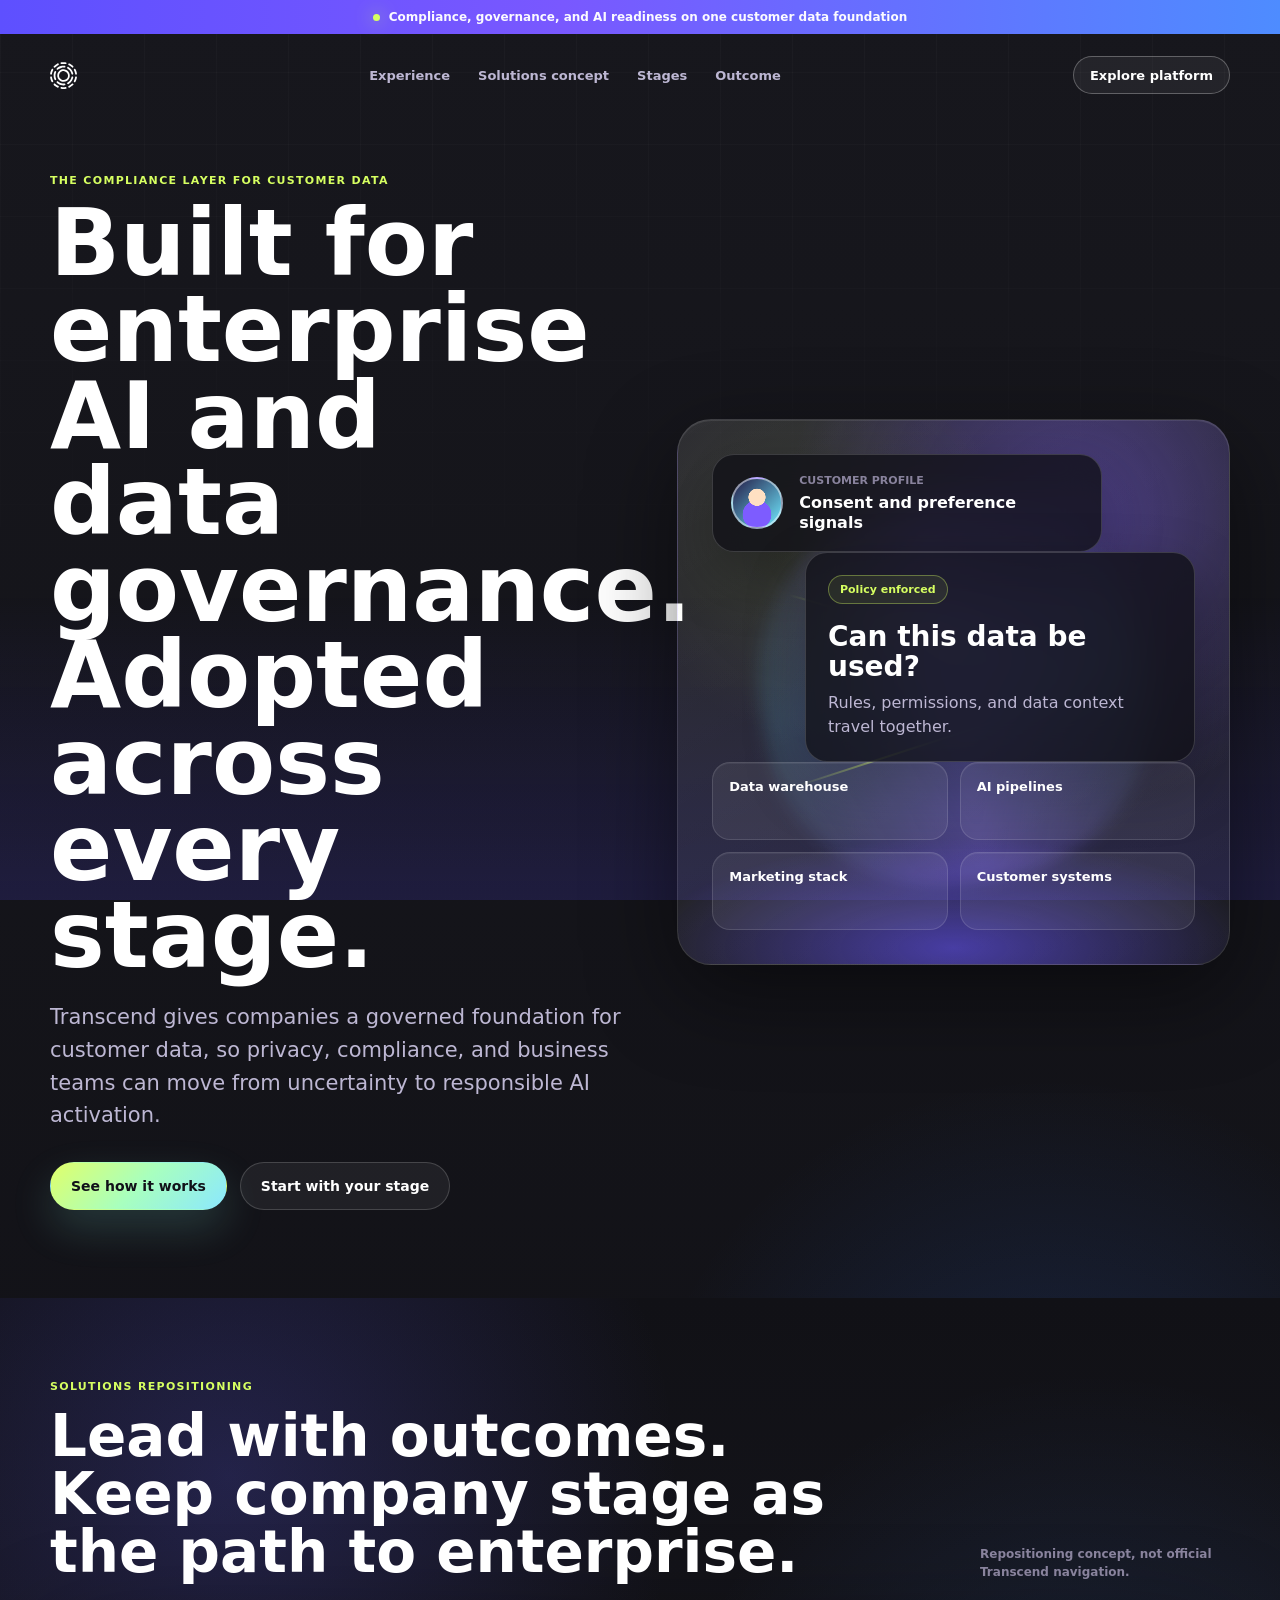
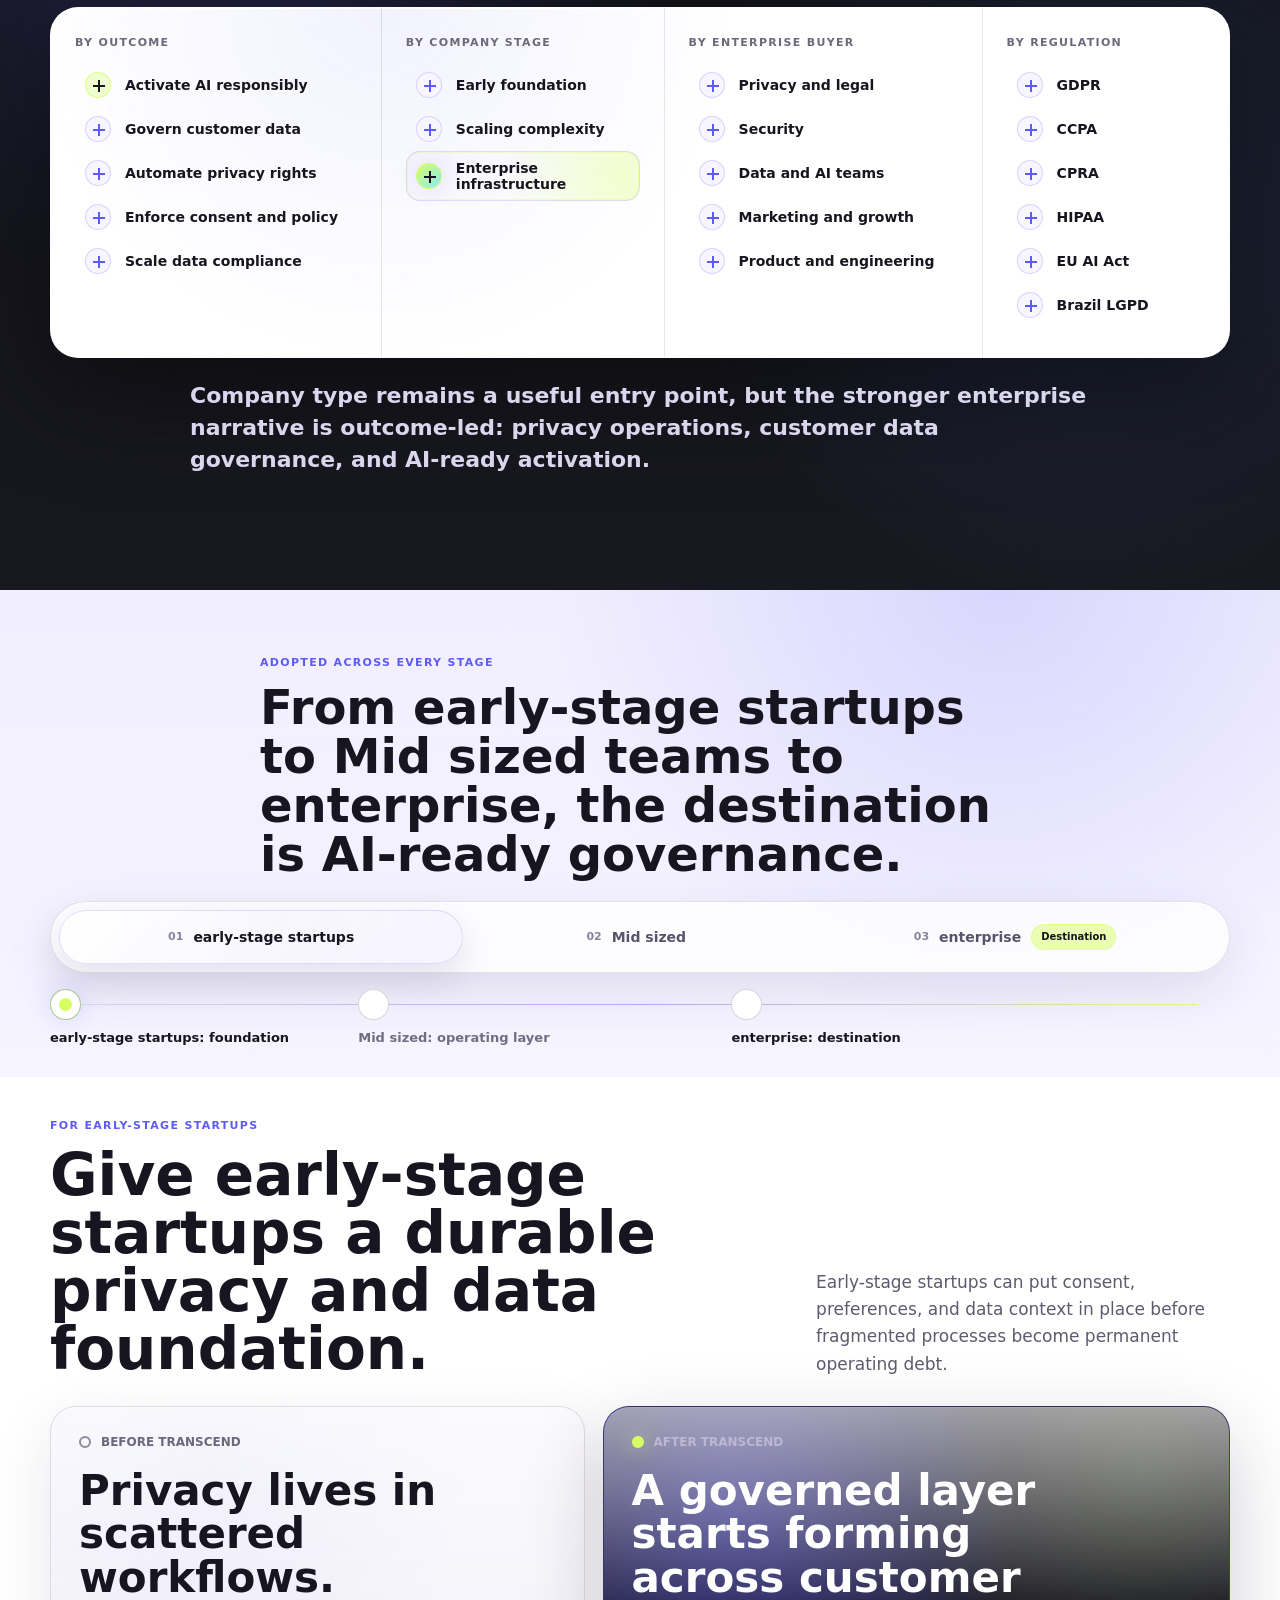
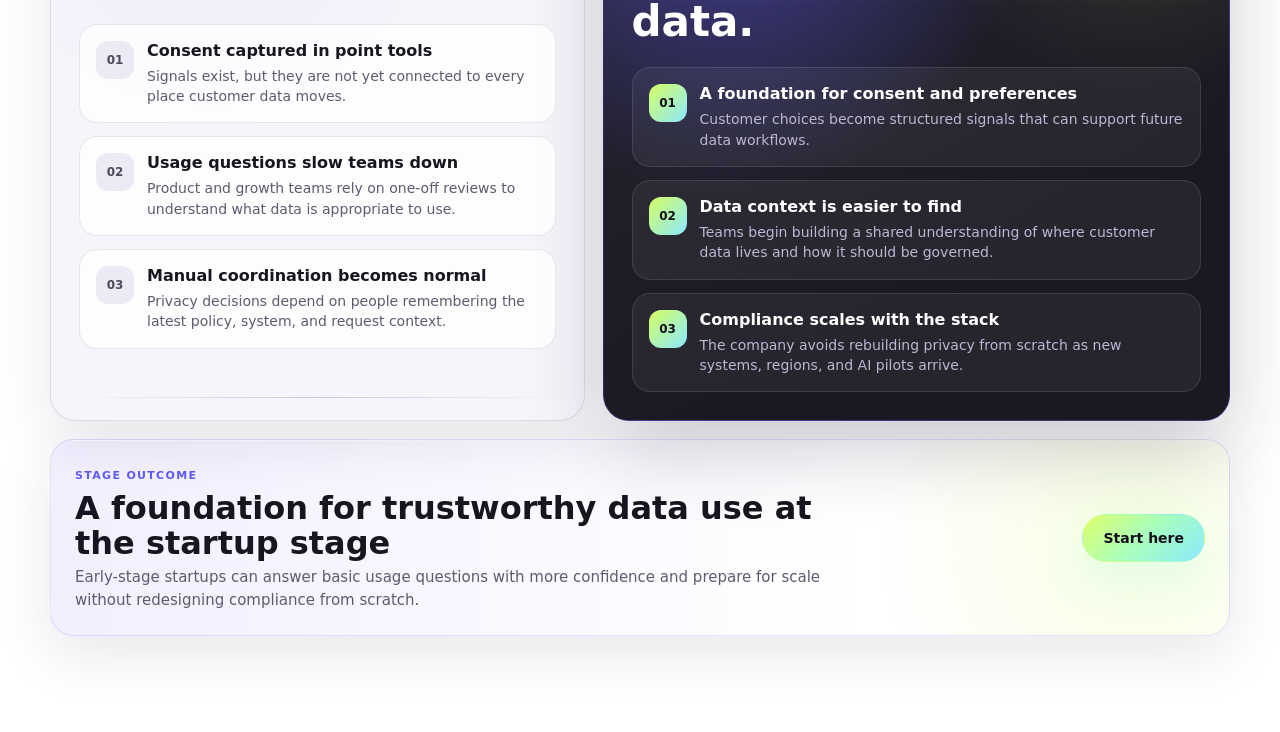
==== commit 1e4c6ade: "Add files via upload" ====
--- a/index.html
+++ b/index.html
@@ -14,7 +14,7 @@
     <div class="site-shell">
       <div class="announcement">
         <span class="announcement__dot"></span>
-        <span>Compliance, governance, and AI readiness on one customer data foundation</span>
+        <strong class="announcement__text">Compliance, governance, and AI readiness on one customer data foundation</strong>
       </div>
 
       <header class="nav" aria-label="Primary">
@@ -98,3 +98,210 @@
           <div class="menu-concept__heading">
             <div>
               <p class="eyebrow">Solutions repositioning</p>
+              <h2 id="menu-concept-title">Lead with outcomes. Keep company stage as the path to enterprise.</h2>
+            </div>
+            <span>Repositioning concept, not official Transcend navigation.</span>
+          </div>
+
+          <div class="mega-menu" aria-label="Proposed Solutions navigation">
+            <div class="mega-column">
+              <p class="mega-label">By outcome</p>
+              <button class="mega-item" type="button" data-menu-action="enterprise-ai">
+                <span class="menu-icon menu-icon--spark" aria-hidden="true"></span>
+                <span>Activate AI responsibly</span>
+              </button>
+              <button class="mega-item" type="button">
+                <span class="menu-icon" aria-hidden="true"></span>
+                <span>Govern customer data</span>
+              </button>
+              <button class="mega-item" type="button">
+                <span class="menu-icon" aria-hidden="true"></span>
+                <span>Automate privacy rights</span>
+              </button>
+              <button class="mega-item" type="button">
+                <span class="menu-icon" aria-hidden="true"></span>
+                <span>Enforce consent and policy</span>
+              </button>
+              <button class="mega-item" type="button">
+                <span class="menu-icon" aria-hidden="true"></span>
+                <span>Scale data compliance</span>
+              </button>
+            </div>
+
+            <div class="mega-column">
+              <p class="mega-label">By company stage</p>
+              <button class="mega-item" type="button" data-menu-action="early">
+                <span class="menu-icon" aria-hidden="true"></span>
+                <span>Early foundation</span>
+              </button>
+              <button class="mega-item" type="button" data-menu-action="scaling">
+                <span class="menu-icon" aria-hidden="true"></span>
+                <span>Scaling complexity</span>
+              </button>
+              <button
+                class="mega-item mega-item--destination"
+                type="button"
+                data-menu-action="enterprise-infrastructure"
+                data-enterprise-trigger="true"
+              >
+                <span class="menu-icon menu-icon--destination" aria-hidden="true"></span>
+                <span>Enterprise infrastructure</span>
+              </button>
+            </div>
+
+            <div class="mega-column">
+              <p class="mega-label">By enterprise buyer</p>
+              <button class="mega-item" type="button">
+                <span class="menu-icon" aria-hidden="true"></span>
+                <span>Privacy and legal</span>
+              </button>
+              <button class="mega-item" type="button">
+                <span class="menu-icon" aria-hidden="true"></span>
+                <span>Security</span>
+              </button>
+              <button class="mega-item" type="button">
+                <span class="menu-icon" aria-hidden="true"></span>
+                <span>Data and AI teams</span>
+              </button>
+              <button class="mega-item" type="button">
+                <span class="menu-icon" aria-hidden="true"></span>
+                <span>Marketing and growth</span>
+              </button>
+              <button class="mega-item" type="button">
+                <span class="menu-icon" aria-hidden="true"></span>
+                <span>Product and engineering</span>
+              </button>
+            </div>
+
+            <div class="mega-column">
+              <p class="mega-label">By regulation</p>
+              <button class="mega-item" type="button">
+                <span class="menu-icon" aria-hidden="true"></span>
+                <span>GDPR</span>
+              </button>
+              <button class="mega-item" type="button">
+                <span class="menu-icon" aria-hidden="true"></span>
+                <span>CCPA</span>
+              </button>
+              <button class="mega-item" type="button">
+                <span class="menu-icon" aria-hidden="true"></span>
+                <span>CPRA</span>
+              </button>
+              <button class="mega-item" type="button">
+                <span class="menu-icon" aria-hidden="true"></span>
+                <span>HIPAA</span>
+              </button>
+              <button class="mega-item" type="button">
+                <span class="menu-icon" aria-hidden="true"></span>
+                <span>EU AI Act</span>
+              </button>
+              <button class="mega-item" type="button">
+                <span class="menu-icon" aria-hidden="true"></span>
+                <span>Brazil LGPD</span>
+              </button>
+            </div>
+          </div>
+
+          <p class="menu-note">
+            Company type remains a useful entry point, but the stronger enterprise narrative is
+            outcome-led: privacy operations, customer data governance, and AI-ready activation.
+          </p>
+        </section>
+
+        <section id="stages" class="stage-section" aria-labelledby="stage-title">
+          <div class="section-heading">
+            <p class="eyebrow">Adopted across every stage</p>
+            <h2 id="stage-title">
+              From early-stage startups to Mid sized teams to enterprise, the destination is AI-ready governance.
+            </h2>
+          </div>
+
+          <div class="stage-control" role="tablist" aria-label="Company stage selector">
+            <button class="stage-tab" type="button" role="tab" aria-selected="true" data-stage="early">
+              <span>01</span>
+              early-stage startups
+            </button>
+            <button class="stage-tab" type="button" role="tab" aria-selected="false" data-stage="scaling">
+              <span>02</span>
+              Mid sized
+            </button>
+            <button
+              class="stage-tab stage-tab--enterprise"
+              type="button"
+              role="tab"
+              aria-selected="false"
+              data-stage="enterprise"
+              data-enterprise-trigger="true"
+            >
+              <span>03</span>
+              enterprise
+            </button>
+          </div>
+
+          <div class="stage-path" aria-hidden="true">
+            <div class="stage-path__step is-active" data-path="early">
+              <span></span>
+              <p>early-stage startups: foundation</p>
+            </div>
+            <div class="stage-path__step" data-path="scaling">
+              <span></span>
+              <p>Mid sized: operating layer</p>
+            </div>
+            <div class="stage-path__step stage-path__step--destination" data-path="enterprise">
+              <span></span>
+              <p>enterprise: destination</p>
+            </div>
+          </div>
+        </section>
+
+        <section id="experience" class="experience" aria-labelledby="experience-title">
+          <div class="experience__intro">
+            <div>
+              <p class="eyebrow" id="stage-kicker">For early-stage startups</p>
+              <h2 id="experience-title">Give early-stage startups a durable privacy and data foundation.</h2>
+            </div>
+            <p id="stage-description">
+              Early-stage startups can put consent, preferences, and data context in place before
+              fragmented processes become permanent operating debt.
+            </p>
+          </div>
+
+          <div class="comparison-grid" id="comparison-grid">
+            <article class="comparison-card comparison-card--before" aria-labelledby="before-title">
+              <div class="card-topline">
+                <span class="card-icon card-icon--before" aria-hidden="true"></span>
+                <span>Before Transcend</span>
+              </div>
+              <h3 id="before-title">Privacy lives in scattered workflows.</h3>
+              <div class="point-list" id="before-points"></div>
+            </article>
+
+            <article class="comparison-card comparison-card--after" aria-labelledby="after-title">
+              <div class="card-topline">
+                <span class="card-icon card-icon--after" aria-hidden="true"></span>
+                <span>After Transcend</span>
+              </div>
+              <h3 id="after-title">A governed layer starts forming across customer data.</h3>
+              <div class="point-list" id="after-points"></div>
+            </article>
+          </div>
+
+          <aside class="stage-outcome" id="outcome" aria-live="polite">
+            <div class="outcome-copy">
+              <span class="outcome-label">Stage outcome</span>
+              <h3 id="outcome-title">A foundation for trustworthy data use at the startup stage</h3>
+              <p id="outcome-copy">
+                Early-stage startups can answer basic usage questions with more confidence and prepare
+                for scale without redesigning compliance from scratch.
+              </p>
+            </div>
+            <a class="button button--primary" id="stage-cta" href="#experience" data-enterprise-trigger="true">Start here</a>
+          </aside>
+        </section>
+      </main>
+    </div>
+
+    <audio id="pulseAudio" src="transcend-pulse.mp3" preload="auto"></audio>
+    <script src="script.js"></script>
+  </body>
+</html>
--- a/style.css
+++ b/style.css
@@ -1,224 +1,1260 @@
-* { box-sizing: border-box; }
 :root {
-  --bg: #151518;
-  --ink: #ffffff;
-  --muted: #b9b8c6;
-  --panel-ink: #151518;
-  --purple: #6c5cff;
-  --blue: #4d8dff;
-  --lime: #dfff3f;
-  --line: rgba(255,255,255,.14);
-  --shadow: 0 28px 80px rgba(0,0,0,.35);
-}
+  color-scheme: dark;
+  --bg: #15151a;
+  --bg-deeper: #0e0e13;
+  --surface: rgba(255, 255, 255, 0.06);
+  --surface-strong: rgba(255, 255, 255, 0.11);
+  --line: rgba(255, 255, 255, 0.14);
+  --line-strong: rgba(174, 159, 255, 0.48);
+  --text: #f6f3ff;
+  --muted: #bdb7d3;
+  --soft: #89839d;
+  --violet: #7d5cff;
+  --violet-strong: #a794ff;
+  --blue: #4f8cff;
+  --cyan: #70e8ff;
+  --green: #d6ff61;
+  --neutral-accent: #8f8a9e;
+  --paper: #f6f4ff;
+  --paper-plain: #ffffff;
+  --ink: #17151f;
+  --ink-muted: #5f5a6f;
+  --shadow: 0 28px 90px rgba(0, 0, 0, 0.46);
+  --radius-lg: 26px;
+  --radius-md: 18px;
+  --radius-sm: 12px;
+  --max: 1180px;
+}
+
+* {
+  box-sizing: border-box;
+}
+
+html {
+  scroll-behavior: smooth;
+}
+
 body {
   margin: 0;
-  font-family: Inter, ui-sans-serif, system-ui, -apple-system, BlinkMacSystemFont, "Segoe UI", sans-serif;
-  background: var(--bg);
-  color: var(--ink);
-}
-button, a { font: inherit; }
-button { cursor: pointer; }
-a { color: inherit; text-decoration: none; }
+  min-height: 100vh;
+  color: var(--text);
+  background:
+    radial-gradient(circle at 52% -12%, rgba(109, 85, 255, 0.34), transparent 31rem),
+    radial-gradient(circle at 82% 38%, rgba(55, 120, 255, 0.18), transparent 26rem),
+    linear-gradient(180deg, #17171d 0%, #101015 54%, #15151a 100%);
+  font-family:
+    Inter, ui-sans-serif, system-ui, -apple-system, BlinkMacSystemFont, "Segoe UI", sans-serif;
+}
+
+body::before {
+  position: fixed;
+  inset: 0;
+  z-index: -2;
+  pointer-events: none;
+  content: "";
+  background-image:
+    linear-gradient(rgba(255, 255, 255, 0.025) 1px, transparent 1px),
+    linear-gradient(90deg, rgba(255, 255, 255, 0.025) 1px, transparent 1px);
+  background-size: 72px 72px;
+  mask-image: linear-gradient(to bottom, black, transparent 78%);
+}
+
+body::after {
+  position: fixed;
+  inset: auto 0 0;
+  z-index: -1;
+  height: 34vh;
+  pointer-events: none;
+  content: "";
+  background: linear-gradient(180deg, transparent, rgba(90, 76, 255, 0.16));
+}
+
+a {
+  color: inherit;
+  text-decoration: none;
+}
+
+button,
+a {
+  -webkit-tap-highlight-color: transparent;
+}
+
+.site-shell {
+  width: 100%;
+  margin: 0 auto;
+  overflow: hidden;
+}
+
 .announcement {
-  height: 42px;
   display: flex;
   align-items: center;
   justify-content: center;
-  gap: 10px;
-  font-weight: 800;
-  background: linear-gradient(90deg, var(--purple), var(--blue));
-  font-size: 14px;
-}
-.announcement span {
-  width: 9px;
-  height: 9px;
-  background: var(--lime);
+  gap: 9px;
+  min-height: 34px;
+  padding: 8px 18px;
+  color: #fbfaff;
+  background: linear-gradient(90deg, #5e50ff 0%, #7958ff 44%, #4e8cff 100%);
+  font-size: 12px;
+  font-weight: 650;
+}
+
+.announcement__dot {
+  width: 7px;
+  height: 7px;
+  flex: 0 0 auto;
   border-radius: 999px;
-  box-shadow: 0 0 22px var(--lime);
-}
-main { overflow: hidden; }
+  background: var(--green);
+  box-shadow: 0 0 18px rgba(214, 255, 97, 0.9);
+}
+
+.announcement__text {
+  display: inline-block;
+  width: auto;
+  height: auto;
+  max-width: min(720px, calc(100% - 32px));
+  color: inherit;
+  background: transparent;
+  border-radius: 0;
+  box-shadow: none;
+  line-height: 1.25;
+  text-align: center;
+}
+
 .nav {
-  max-width: 1180px;
-  margin: 0 auto;
-  padding: 28px 24px;
   display: flex;
   align-items: center;
   justify-content: space-between;
-}
-.brand { display: flex; align-items: center; gap: 12px; font-weight: 850; font-size: 22px; }
-.mark {
-  width: 34px; height: 34px; border: 3px dashed #fff; border-radius: 999px; position: relative;
-}
-.mark::after {
-  content: "";
+  width: min(calc(100% - 40px), var(--max));
+  margin: 0 auto;
+  padding: 22px 0;
+}
+
+.brand {
+  display: inline-flex;
+  align-items: center;
+  gap: 0;
+  width: 27px;
+  height: 27px;
+  flex: 0 0 auto;
+  color: #fff;
+  font-size: 15px;
+  font-weight: 760;
+  overflow: hidden;
+}
+
+.brand__logo {
+  display: block;
+  width: 27px;
+  height: 27px;
+  max-width: 27px;
+  max-height: 27px;
+  flex: 0 0 27px;
+  fill: currentColor;
+}
+
+.sr-only {
   position: absolute;
-  inset: 9px;
-  border: 3px solid #fff;
-  border-radius: 999px;
-}
-.nav nav { display: flex; gap: 36px; color: var(--muted); font-weight: 700; }
-.nav-cta, .secondary, .primary {
+  width: 1px;
+  height: 1px;
+  padding: 0;
+  margin: -1px;
+  overflow: hidden;
+  clip: rect(0, 0, 0, 0);
+  white-space: nowrap;
+  border: 0;
+}
+
+.nav__links {
+  display: flex;
+  align-items: center;
+  gap: 28px;
+  color: var(--muted);
+  font-size: 13px;
+  font-weight: 650;
+}
+
+.nav__links a,
+.nav__cta {
+  transition: color 180ms ease, border-color 180ms ease, background 180ms ease;
+}
+
+.nav__links a:hover {
+  color: #fff;
+}
+
+.nav__cta {
   display: inline-flex;
   align-items: center;
   justify-content: center;
+  min-height: 38px;
+  padding: 0 16px;
+  border: 1px solid rgba(255, 255, 255, 0.28);
   border-radius: 999px;
-  padding: 14px 20px;
+  color: #fff;
+  font-size: 13px;
+  font-weight: 720;
+  background: rgba(255, 255, 255, 0.06);
+}
+
+.nav__cta:hover {
+  border-color: rgba(214, 255, 97, 0.72);
+  background: rgba(214, 255, 97, 0.1);
+}
+
+.hero {
+  display: grid;
+  grid-template-columns: minmax(0, 1.02fr) minmax(430px, 0.98fr);
+  gap: 52px;
+  align-items: center;
+  width: min(calc(100% - 40px), var(--max));
+  min-height: clamp(620px, calc(100vh - 180px), 760px);
+  margin: 0 auto;
+  padding: 58px 0 88px;
+}
+
+.hero__content {
+  max-width: 660px;
+}
+
+.eyebrow {
+  margin: 0 0 14px;
+  color: var(--green);
+  font-size: 11px;
+  font-weight: 820;
+  letter-spacing: 0.12em;
+  text-transform: uppercase;
+}
+
+h1,
+h2,
+h3,
+p {
+  margin-top: 0;
+}
+
+h1 {
+  max-width: 850px;
+  margin-bottom: 22px;
+  color: #fff;
+  font-size: clamp(48px, 7.3vw, 92px);
+  font-weight: 760;
+  line-height: 0.94;
+}
+
+.hero__subtext {
+  max-width: 650px;
+  margin-bottom: 30px;
+  color: var(--muted);
+  font-size: clamp(18px, 2vw, 21px);
+  line-height: 1.56;
+}
+
+.hero__actions {
+  display: flex;
+  flex-wrap: wrap;
+  gap: 13px;
+}
+
+.button {
+  display: inline-flex;
+  align-items: center;
+  justify-content: center;
+  min-height: 48px;
+  padding: 0 20px;
+  border: 1px solid transparent;
+  border-radius: 999px;
+  font-size: 14px;
+  font-weight: 790;
+  transition:
+    transform 180ms ease,
+    border-color 180ms ease,
+    background 180ms ease,
+    box-shadow 180ms ease;
+}
+
+.button:hover {
+  transform: translateY(-2px);
+}
+
+.button--primary {
+  color: #111119;
+  background: linear-gradient(135deg, #e0ff6a, #a8ffbe 50%, #8be8ff);
+  box-shadow: 0 18px 42px rgba(127, 235, 218, 0.18);
+}
+
+.button--ghost {
+  color: #fff;
+  border-color: rgba(255, 255, 255, 0.17);
+  background: rgba(255, 255, 255, 0.06);
+}
+
+.button--ghost:hover {
+  border-color: rgba(255, 255, 255, 0.34);
+  background: rgba(255, 255, 255, 0.1);
+}
+
+.hero-visual {
+  position: relative;
+  display: grid;
+  min-height: 520px;
+  padding: 34px;
+  border: 1px solid rgba(255, 255, 255, 0.12);
+  border-radius: 34px;
+  background:
+    radial-gradient(circle at 26% 24%, rgba(214, 255, 97, 0.09), transparent 12rem),
+    radial-gradient(circle at 72% 18%, rgba(125, 92, 255, 0.42), transparent 18rem),
+    linear-gradient(150deg, rgba(255, 255, 255, 0.11), rgba(255, 255, 255, 0.035));
+  box-shadow: var(--shadow), inset 0 1px 0 rgba(255, 255, 255, 0.09);
+  overflow: hidden;
+}
+
+.hero-visual::before {
+  position: absolute;
+  inset: 15%;
+  content: "";
+  border-radius: 44%;
+  background:
+    linear-gradient(90deg, transparent, rgba(136, 108, 255, 0.35), transparent),
+    linear-gradient(180deg, transparent, rgba(111, 232, 255, 0.15), transparent);
+  filter: blur(8px);
+  transform: rotate(-10deg);
+}
+
+.hero-visual::after {
+  position: absolute;
+  inset: auto -8% -18%;
+  height: 42%;
+  content: "";
+  background: radial-gradient(ellipse at center, rgba(101, 83, 255, 0.58), transparent 68%);
+}
+
+.visual-card {
+  position: relative;
+  z-index: 1;
+  border: 1px solid rgba(255, 255, 255, 0.16);
+  border-radius: 22px;
+  background: rgba(16, 16, 22, 0.78);
+  box-shadow: 0 24px 60px rgba(0, 0, 0, 0.28);
+  backdrop-filter: blur(18px);
+}
+
+.visual-card--profile {
+  display: flex;
+  align-items: center;
+  gap: 16px;
+  width: min(88%, 390px);
+  min-height: 98px;
+  padding: 18px;
+}
+
+.avatar {
+  width: 52px;
+  height: 52px;
+  flex: 0 0 auto;
+  border: 2px solid rgba(255, 255, 255, 0.48);
+  border-radius: 50%;
+  background:
+    radial-gradient(circle at 50% 38%, #ffe0c2 0 22%, transparent 23%),
+    radial-gradient(circle at 50% 74%, #7d5cff 0 33%, transparent 34%),
+    linear-gradient(135deg, #241c47, #6fe8ff);
+}
+
+.label {
+  display: block;
+  margin-bottom: 6px;
+  color: var(--soft);
+  font-size: 11px;
+  font-weight: 750;
+  text-transform: uppercase;
+}
+
+.visual-card strong {
+  display: block;
+  color: #fff;
+  font-size: 16px;
+  line-height: 1.25;
+}
+
+.visual-card--policy {
+  align-self: center;
+  justify-self: end;
+  width: min(91%, 390px);
+  padding: 22px;
+}
+
+.visual-card--policy h2 {
+  margin: 18px 0 10px;
+  color: #fff;
+  font-size: 28px;
+  line-height: 1.05;
+}
+
+.visual-card--policy p {
+  margin: 0;
+  color: var(--muted);
+  line-height: 1.5;
+}
+
+.status-pill {
+  display: inline-flex;
+  padding: 7px 11px;
+  border: 1px solid rgba(214, 255, 97, 0.35);
+  border-radius: 999px;
+  color: var(--green);
+  background: rgba(214, 255, 97, 0.08);
+  font-size: 11px;
+  font-weight: 780;
+}
+
+.system-grid {
+  position: relative;
+  z-index: 1;
+  display: grid;
+  grid-template-columns: repeat(2, minmax(0, 1fr));
+  gap: 12px;
+  align-self: end;
+}
+
+.system-grid span {
+  min-height: 78px;
+  padding: 16px;
+  border: 1px solid rgba(255, 255, 255, 0.13);
+  border-radius: 18px;
+  color: #fff;
+  background: rgba(255, 255, 255, 0.065);
+  font-size: 13px;
+  font-weight: 720;
+  box-shadow: inset 0 1px 0 rgba(255, 255, 255, 0.06);
+}
+
+.signal-line {
+  position: absolute;
+  z-index: 0;
+  width: 58%;
+  height: 2px;
+  background: linear-gradient(90deg, transparent, rgba(214, 255, 97, 0.7), rgba(111, 232, 255, 0.58), transparent);
+  transform-origin: center;
+}
+
+.signal-line--one {
+  top: 40%;
+  left: 19%;
+  transform: rotate(16deg);
+}
+
+.signal-line--two {
+  top: 58%;
+  left: 20%;
+  transform: rotate(-18deg);
+}
+
+.menu-concept {
+  width: 100%;
+  padding: 82px 0 92px;
+  background:
+    radial-gradient(circle at 18% 20%, rgba(95, 91, 247, 0.22), transparent 28rem),
+    radial-gradient(circle at 85% 55%, rgba(79, 140, 255, 0.14), transparent 26rem),
+    linear-gradient(180deg, #111116 0%, #181820 100%);
+}
+
+.menu-concept__heading,
+.mega-menu,
+.menu-note {
+  width: min(calc(100% - 40px), var(--max));
+  margin-right: auto;
+  margin-left: auto;
+}
+
+.menu-concept__heading {
+  display: flex;
+  align-items: end;
+  justify-content: space-between;
+  gap: 40px;
+  margin-bottom: 26px;
+}
+
+.menu-concept__heading h2 {
+  max-width: 780px;
+  margin-bottom: 0;
+  color: #fff;
+  font-size: clamp(34px, 4.8vw, 58px);
+  font-weight: 740;
+  line-height: 1;
+}
+
+.menu-concept__heading > span {
+  max-width: 250px;
+  color: var(--soft);
+  font-size: 12px;
+  font-weight: 720;
+  line-height: 1.45;
+}
+
+.mega-menu {
+  display: grid;
+  grid-template-columns: 1.12fr 0.96fr 1.08fr 0.84fr;
+  border: 1px solid rgba(255, 255, 255, 0.22);
+  border-radius: 28px;
+  background:
+    radial-gradient(circle at 28% 0%, rgba(95, 91, 247, 0.08), transparent 22rem),
+    #fff;
+  box-shadow: 0 34px 110px rgba(0, 0, 0, 0.44), inset 0 1px 0 rgba(255, 255, 255, 0.88);
+  overflow: hidden;
+}
+
+.mega-column {
+  min-width: 0;
+  padding: 28px 24px 30px;
+}
+
+.mega-column + .mega-column {
+  border-left: 1px solid rgba(27, 24, 38, 0.1);
+}
+
+.mega-label {
+  margin-bottom: 14px;
+  color: #6d687a;
+  font-size: 11px;
   font-weight: 850;
-  border: 1px solid var(--line);
-}
-.nav-cta, .secondary { background: rgba(255,255,255,.05); color: var(--ink); }
-.primary { background: var(--lime); color: #111; border-color: var(--lime); }
-.primary.small { padding: 12px 18px; }
-.hero {
-  max-width: 1180px;
-  margin: 0 auto;
-  padding: 96px 24px 120px;
+  letter-spacing: 0.12em;
+  text-transform: uppercase;
+}
+
+.mega-item {
   display: grid;
-  grid-template-columns: 1fr 1fr;
-  gap: 72px;
+  grid-template-columns: 30px minmax(0, 1fr);
+  gap: 10px;
   align-items: center;
-  background:
-    radial-gradient(circle at 25% 30%, rgba(108,92,255,.14), transparent 36rem),
-    radial-gradient(circle at 82% 40%, rgba(77,141,255,.18), transparent 30rem);
-}
-.eyebrow {
-  margin: 0 0 16px;
-  color: var(--lime);
-  letter-spacing: .16em;
+  width: 100%;
+  min-height: 44px;
+  padding: 8px 9px;
+  border: 1px solid transparent;
+  border-radius: 14px;
+  color: var(--ink);
+  cursor: pointer;
+  background: transparent;
+  font: inherit;
+  font-size: 14px;
+  font-weight: 720;
+  text-align: left;
+  transition:
+    transform 160ms ease,
+    border-color 160ms ease,
+    background 160ms ease,
+    box-shadow 160ms ease;
+}
+
+.mega-item:hover,
+.mega-item:focus-visible {
+  border-color: rgba(95, 91, 247, 0.14);
+  outline: none;
+  background: #f5f2ff;
+  box-shadow: 0 12px 28px rgba(49, 42, 92, 0.09);
+  transform: translateY(-1px);
+}
+
+.mega-item--destination {
+  border-color: rgba(95, 91, 247, 0.18);
+  background:
+    radial-gradient(circle at 95% 50%, rgba(214, 255, 97, 0.32), transparent 8rem),
+    linear-gradient(135deg, #f6f3ff, #fff);
+  box-shadow: inset 0 0 0 1px rgba(214, 255, 97, 0.28);
+}
+
+.mega-item--destination:hover,
+.mega-item--destination:focus-visible {
+  border-color: rgba(95, 91, 247, 0.32);
+  background:
+    radial-gradient(circle at 92% 50%, rgba(214, 255, 97, 0.48), transparent 8rem),
+    #f3f0ff;
+}
+
+.menu-icon {
+  position: relative;
+  display: inline-block;
+  width: 26px;
+  height: 26px;
+  border: 1px solid rgba(95, 91, 247, 0.22);
+  border-radius: 50%;
+  background: #f7f5ff;
+}
+
+.menu-icon::before,
+.menu-icon::after {
+  position: absolute;
+  content: "";
+  background: #5f5bf7;
+}
+
+.menu-icon::before {
+  top: 12px;
+  left: 7px;
+  width: 12px;
+  height: 2px;
+}
+
+.menu-icon::after {
+  top: 7px;
+  left: 12px;
+  width: 2px;
+  height: 12px;
+}
+
+.menu-icon--spark {
+  border-color: rgba(214, 255, 97, 0.72);
+  background: #efffd1;
+}
+
+.menu-icon--spark::before,
+.menu-icon--spark::after,
+.menu-icon--destination::before,
+.menu-icon--destination::after {
+  background: #17151f;
+}
+
+.menu-icon--destination {
+  border-color: rgba(214, 255, 97, 0.82);
+  background: linear-gradient(135deg, var(--green), #8be8ff);
+  box-shadow: 0 0 22px rgba(95, 91, 247, 0.16);
+}
+
+.menu-note {
+  max-width: 900px;
+  margin-top: 22px;
+  color: #dad6ee;
+  font-size: clamp(18px, 2vw, 22px);
+  font-weight: 610;
+  line-height: 1.45;
+}
+
+.stage-section {
+  width: 100%;
+  padding: 66px 0 32px;
+  color: var(--ink);
+  background:
+    radial-gradient(circle at 78% 0%, rgba(95, 91, 247, 0.16), transparent 28rem),
+    linear-gradient(180deg, #f1eeff 0%, var(--paper) 100%);
+}
+
+.stage-section > *,
+.experience > * {
+  width: min(calc(100% - 40px), var(--max));
+  margin-right: auto;
+  margin-left: auto;
+}
+
+.section-heading {
+  display: block;
+  max-width: 760px;
+  margin-bottom: 22px;
+}
+
+.section-heading .eyebrow,
+.experience .eyebrow {
+  color: #5f5bf7;
+}
+
+.section-heading h2 {
+  margin-bottom: 0;
+  color: var(--ink);
+  font-size: clamp(30px, 4vw, 48px);
+  font-weight: 740;
+  line-height: 1.02;
+}
+
+.experience__intro h2 {
+  margin-bottom: 0;
+  color: var(--ink);
+  font-size: clamp(34px, 5vw, 58px);
+  font-weight: 740;
+  line-height: 1;
+}
+
+.stage-control {
+  display: grid;
+  grid-template-columns: 1.08fr 0.86fr 1.1fr;
+  gap: 12px;
+  padding: 8px;
+  border: 1px solid rgba(40, 35, 62, 0.12);
+  border-radius: 999px;
+  background: rgba(255, 255, 255, 0.76);
+  box-shadow: 0 18px 52px rgba(42, 32, 87, 0.1), inset 0 1px 0 rgba(255, 255, 255, 0.74);
+}
+
+.stage-tab {
+  display: inline-flex;
+  align-items: center;
+  justify-content: center;
+  gap: 10px;
+  min-height: 54px;
+  border: 1px solid transparent;
+  border-radius: 999px;
+  color: #58536b;
+  cursor: pointer;
+  background: transparent;
+  font: inherit;
+  font-size: 14px;
+  font-weight: 780;
+  transition:
+    transform 180ms ease,
+    color 180ms ease,
+    border-color 180ms ease,
+    background 180ms ease,
+    box-shadow 180ms ease;
+}
+
+.stage-tab span {
+  color: var(--soft);
+  font-size: 11px;
+  font-weight: 850;
+}
+
+.stage-tab:hover {
+  color: var(--ink);
+  background: rgba(95, 91, 247, 0.08);
+}
+
+.stage-tab[aria-selected="true"] {
+  color: var(--ink);
+  border-color: rgba(95, 91, 247, 0.18);
+  background:
+    linear-gradient(135deg, rgba(255, 255, 255, 0.96), rgba(244, 242, 255, 0.86)),
+    radial-gradient(circle at 50% 0%, rgba(95, 91, 247, 0.18), transparent 85%);
+  box-shadow: 0 14px 34px rgba(42, 32, 87, 0.12);
+}
+
+.stage-tab--enterprise {
+  position: relative;
+}
+
+.stage-tab--enterprise::after {
+  display: inline-flex;
+  align-items: center;
+  min-height: 24px;
+  padding: 0 9px;
+  border: 1px solid rgba(214, 255, 97, 0.4);
+  border-radius: 999px;
+  color: var(--ink);
+  content: "Destination";
+  background: rgba(214, 255, 97, 0.48);
+  font-size: 10px;
+  font-weight: 850;
+}
+
+.stage-tab--enterprise[aria-selected="true"] {
+  border-color: rgba(95, 91, 247, 0.28);
+  box-shadow: 0 18px 42px rgba(95, 91, 247, 0.18), inset 0 0 26px rgba(214, 255, 97, 0.12);
+}
+
+.stage-path {
+  position: relative;
+  display: grid;
+  grid-template-columns: 0.82fr 1fr 1.38fr;
+  gap: 12px;
+  margin-top: 16px;
+  color: #726d82;
+}
+
+.stage-path::before {
+  position: absolute;
+  top: 15px;
+  left: 32px;
+  right: 32px;
+  height: 1px;
+  content: "";
+  background: linear-gradient(90deg, rgba(95, 91, 247, 0.16), rgba(95, 91, 247, 0.46), rgba(214, 255, 97, 0.72));
+}
+
+.stage-path__step {
+  position: relative;
+  z-index: 1;
+}
+
+.stage-path__step span {
+  display: block;
+  width: 31px;
+  height: 31px;
+  margin-bottom: 10px;
+  border: 1px solid rgba(40, 35, 62, 0.18);
+  border-radius: 50%;
+  background: #fff;
+  box-shadow: inset 0 0 0 8px #fff;
+  transition: border-color 180ms ease, background 180ms ease, box-shadow 180ms ease;
+}
+
+.stage-path__step p {
+  margin: 0;
+  font-size: 13px;
+  font-weight: 760;
+}
+
+.stage-path__step.is-active span {
+  border-color: rgba(95, 91, 247, 0.34);
+  background: var(--green);
+  box-shadow: 0 0 24px rgba(95, 91, 247, 0.18), inset 0 0 0 8px #fff;
+}
+
+.stage-path__step.is-active p,
+.stage-path__step--destination p {
+  color: var(--ink);
+}
+
+.experience {
+  width: 100%;
+  padding: 42px 0 96px;
+  color: var(--ink);
+  background: var(--paper-plain);
+}
+
+.experience__intro {
+  display: grid;
+  grid-template-columns: minmax(0, 0.95fr) minmax(320px, 0.54fr);
+  gap: 38px;
+  align-items: end;
+  margin-bottom: 28px;
+}
+
+.experience__intro p:last-child {
+  margin: 0;
+  color: var(--ink-muted);
+  font-size: 17px;
+  line-height: 1.6;
+}
+
+.comparison-grid {
+  display: grid;
+  grid-template-columns: minmax(0, 0.92fr) minmax(0, 1.08fr);
+  gap: 18px;
+  transition: opacity 160ms ease, transform 160ms ease;
+}
+
+.comparison-grid.is-changing,
+.stage-outcome.is-changing {
+  opacity: 0;
+  transform: translateY(8px);
+}
+
+.comparison-card {
+  position: relative;
+  min-height: 478px;
+  padding: 28px;
+  border: 1px solid rgba(40, 35, 62, 0.12);
+  border-radius: var(--radius-lg);
+  background: #f6f5fb;
+  box-shadow: 0 18px 60px rgba(31, 24, 55, 0.1), inset 0 1px 0 rgba(255, 255, 255, 0.8);
+  overflow: hidden;
+}
+
+.comparison-card::before {
+  position: absolute;
+  inset: 0;
+  pointer-events: none;
+  content: "";
+  background:
+    linear-gradient(180deg, rgba(255, 255, 255, 0.55), transparent 32%),
+    radial-gradient(circle at 30% 12%, rgba(95, 91, 247, 0.06), transparent 16rem);
+}
+
+.comparison-card--before {
+  color: var(--ink);
+}
+
+.comparison-card--before::after {
+  position: absolute;
+  inset: auto 22px 22px;
+  height: 1px;
+  content: "";
+  background: linear-gradient(90deg, transparent, rgba(143, 138, 158, 0.42), transparent);
+}
+
+.comparison-card--after {
+  border-color: rgba(95, 91, 247, 0.3);
+  background:
+    radial-gradient(circle at 86% 10%, rgba(214, 255, 97, 0.12), transparent 14rem),
+    radial-gradient(circle at 20% 16%, rgba(95, 91, 247, 0.44), transparent 18rem),
+    linear-gradient(150deg, #272532, #1a1922 72%);
+  box-shadow: 0 28px 78px rgba(31, 24, 55, 0.22), inset 0 1px 0 rgba(255, 255, 255, 0.1);
+}
+
+body[data-stage="enterprise"] .comparison-card--after {
+  border-color: rgba(214, 255, 97, 0.5);
+  box-shadow:
+    0 0 0 1px rgba(214, 255, 97, 0.08),
+    0 28px 90px rgba(100, 78, 255, 0.28),
+    inset 0 1px 0 rgba(255, 255, 255, 0.1);
+}
+
+.card-topline {
+  position: relative;
+  z-index: 1;
+  display: flex;
+  align-items: center;
+  gap: 10px;
+  margin-bottom: 20px;
+  color: var(--muted);
+  font-size: 12px;
+  font-weight: 820;
   text-transform: uppercase;
+}
+
+.card-icon {
+  display: inline-block;
+  width: 12px;
+  height: 12px;
+  border-radius: 50%;
+}
+
+.card-icon--before {
+  background: transparent;
+  border: 2px solid var(--neutral-accent);
+  box-shadow: none;
+}
+
+.card-icon--after {
+  background: var(--green);
+  box-shadow: 0 0 20px rgba(214, 255, 97, 0.54);
+}
+
+.comparison-card h3 {
+  position: relative;
+  z-index: 1;
+  max-width: 490px;
+  margin-bottom: 24px;
+  color: #fff;
+  font-size: clamp(28px, 3.3vw, 42px);
+  font-weight: 730;
+  line-height: 1.04;
+}
+
+.comparison-card--before h3 {
+  color: var(--ink);
+}
+
+.comparison-card--before .card-topline {
+  color: #6d677c;
+}
+
+.point-list {
+  position: relative;
+  z-index: 1;
+  display: grid;
+  gap: 13px;
+}
+
+.point-item {
+  display: grid;
+  grid-template-columns: 38px minmax(0, 1fr);
+  gap: 13px;
+  align-items: start;
+  min-height: 78px;
+  padding: 16px;
+  border: 1px solid rgba(40, 35, 62, 0.1);
+  border-radius: 18px;
+  background: rgba(255, 255, 255, 0.74);
+}
+
+.point-item__number {
+  display: inline-grid;
+  width: 38px;
+  height: 38px;
+  place-items: center;
+  border-radius: 12px;
+  color: #4f4a5d;
+  background: #eceaf5;
   font-size: 12px;
-  font-weight: 900;
-}
-.hero h1 {
-  font-size: clamp(56px, 8vw, 104px);
-  line-height: .92;
-  letter-spacing: -.08em;
-  margin: 0 0 28px;
-  max-width: 720px;
-}
-.subcopy { color: var(--muted); font-size: 18px; line-height: 1.65; max-width: 620px; }
-.hero-actions { display: flex; gap: 12px; flex-wrap: wrap; margin-top: 30px; }
-.hero-visual {
-  min-height: 520px;
-  border-radius: 42px;
-  padding: 40px;
-  background:
-    linear-gradient(145deg, rgba(255,255,255,.18), rgba(255,255,255,.04)),
-    radial-gradient(circle at top right, rgba(108,92,255,.72), transparent 28rem),
-    #242336;
-  position: relative;
-  box-shadow: var(--shadow);
-  border: 1px solid rgba(255,255,255,.14);
-}
-.glass-card {
-  border-radius: 28px;
-  background: rgba(20,20,28,.86);
-  border: 1px solid rgba(255,255,255,.14);
-  box-shadow: 0 20px 50px rgba(0,0,0,.28);
-  backdrop-filter: blur(18px);
-}
-.profile-card { display: flex; gap: 18px; align-items: center; padding: 24px; }
-.profile-card span { display: block; color: var(--muted); text-transform: uppercase; font-size: 13px; font-weight: 900; margin-bottom: 7px; }
-.profile-card strong { font-size: 22px; }
-.avatar {
-  width: 62px; height: 62px; border-radius: 999px;
-  background: radial-gradient(circle at 50% 32%, #ffd8a8 0 18%, transparent 19%),
-              radial-gradient(circle at 50% 74%, #7d56ff 0 38%, transparent 39%), #93f0dc;
-  border: 3px solid rgba(255,255,255,.45);
-}
-.decision-card { margin-top: 42px; padding: 32px; }
-.pill {
-  display: inline-flex; padding: 8px 12px; border-radius: 999px;
-  background: rgba(223,255,63,.12); color: var(--lime);
-  border: 1px solid rgba(223,255,63,.5); font-weight: 900;
-}
-.decision-card h2 { font-size: 38px; letter-spacing: -.04em; margin: 26px 0 10px; }
-.decision-card p { color: var(--muted); font-size: 18px; }
-.mini-grid { margin-top: 24px; display: grid; grid-template-columns: 1fr 1fr; gap: 12px; }
-.mini-grid span {
-  background: rgba(255,255,255,.08); border: 1px solid rgba(255,255,255,.12);
-  padding: 14px; border-radius: 16px; color: var(--muted); font-weight: 750;
-}
-.solution-menu { background: linear-gradient(180deg, #17171c, #101014); padding: 96px 24px 90px; }
-.section-heading { max-width: 720px; margin: 0 auto 34px; color: var(--panel-ink); }
-.section-heading.dark { color: white; max-width: 760px; }
-.section-heading h2 { font-size: clamp(34px, 5vw, 54px); line-height: 1; letter-spacing: -.06em; margin: 0; }
-.mega-menu {
-  max-width: 900px; margin: 0 auto; display: grid; grid-template-columns: 1.15fr 1fr 1.15fr .9fr;
-  background: #fff; color: #111; border-radius: 20px; padding: 28px; box-shadow: var(--shadow);
-}
-.menu-column { padding: 0 22px; border-right: 1px solid rgba(0,0,0,.12); }
-.menu-column:last-child { border-right: none; }
-.menu-column p {
-  margin: 0 0 16px; text-transform: uppercase; letter-spacing: .12em;
-  color: #5f5f68; font-size: 11px; font-weight: 900;
-}
-.menu-column button {
-  display: block; width: 100%; text-align: left; border: 0; background: transparent;
-  padding: 9px 10px; border-radius: 10px; color: #17171c; font-weight: 760;
-}
-.menu-column button:hover { background: #f2f0ff; }
-.menu-column button.highlight { background: #eef7d5; outline: 1px solid rgba(99,130,0,.25); }
-.menu-note {
-  max-width: 780px; margin: 24px auto 0; text-align: center;
-  color: rgba(255,255,255,.68); line-height: 1.55;
-}
-.stage-section { background: #f4f1ff; color: var(--panel-ink); padding: 90px 24px 100px; }
-.stage-tabs {
-  max-width: 880px; margin: 0 auto; display: flex; background: #fff; padding: 8px;
-  border-radius: 999px; box-shadow: 0 16px 44px rgba(78,57,188,.16);
-}
-.stage-tab {
-  flex: 1; border: 0; padding: 14px 20px; border-radius: 999px;
-  background: transparent; font-weight: 850; color: #7b7a86;
-}
-.stage-tab.active { background: var(--purple); color: #fff; }
-.stage-tab.enterprise-tab.active { background: var(--lime); color: #111; }
-.stage-track {
-  max-width: 740px; height: 2px; background: rgba(0,0,0,.08);
-  margin: 30px auto 54px; display: flex; justify-content: space-between; align-items: center;
-}
-.track-dot { width: 14px; height: 14px; background: #fff; border: 2px solid #c6c2dd; border-radius: 999px; }
-.track-dot.active { background: var(--lime); border-color: var(--lime); box-shadow: 0 0 0 8px rgba(223,255,63,.18); }
-.experience-grid { max-width: 960px; margin: 0 auto; display: grid; grid-template-columns: .82fr 1.18fr; gap: 34px; align-items: start; }
-.experience-copy h2 { font-size: clamp(36px, 5vw, 58px); line-height: .95; letter-spacing: -.06em; margin: 0 0 18px; }
-.experience-copy p:not(.eyebrow) { color: #5c5b66; font-size: 17px; line-height: 1.6; }
-.before-after { display: grid; grid-template-columns: 1fr 1fr; gap: 16px; }
-.before-card, .after-card { border-radius: 24px; padding: 24px; box-shadow: 0 18px 60px rgba(27,22,77,.14); }
-.before-card { background: #fff; }
-.after-card {
-  background: radial-gradient(circle at top right, rgba(223,255,63,.22), transparent 16rem),
-              linear-gradient(160deg, #363341, #16161b);
+  font-weight: 850;
+}
+
+.comparison-card--after .point-item {
+  background: rgba(255, 255, 255, 0.055);
+  border-color: rgba(255, 255, 255, 0.1);
+}
+
+.comparison-card--after .point-item__number {
+  color: #12121a;
+  background: linear-gradient(135deg, var(--green), #8be8ff);
+}
+
+.point-item h4 {
+  margin: 0 0 5px;
+  color: var(--ink);
+  font-size: 16px;
+  line-height: 1.25;
+}
+
+.point-item p {
+  margin: 0;
+  color: var(--ink-muted);
+  font-size: 14px;
+  line-height: 1.45;
+}
+
+.comparison-card--after .point-item h4 {
   color: #fff;
 }
-.card-label {
-  margin: 0 0 14px; text-transform: uppercase; letter-spacing: .13em;
-  color: #7a7787; font-size: 11px; font-weight: 900;
-}
-.after-card .card-label { color: var(--lime); }
-.before-card h3, .after-card h3 { margin: 0 0 18px; font-size: 26px; letter-spacing: -.04em; line-height: 1.05; }
-.point { display: flex; gap: 10px; padding: 13px; border-radius: 14px; margin-bottom: 10px; line-height: 1.38; font-weight: 650; }
-.before-card .point { background: #f4f3f7; color: #4f4d59; }
-.after-card .point { background: rgba(255,255,255,.08); color: rgba(255,255,255,.82); border: 1px solid rgba(255,255,255,.08); }
-.point span {
-  flex: 0 0 20px; height: 20px; border-radius: 999px;
-  display: inline-grid; place-items: center; font-size: 12px; font-weight: 900;
-}
-.before-card .point span { background: #fff; color: var(--purple); }
-.after-card .point span { background: var(--lime); color: #111; }
-.outcome-card {
-  max-width: 960px; margin: 20px auto 0; border-radius: 24px; padding: 24px;
-  display: flex; gap: 24px; justify-content: space-between; align-items: center;
-  background: radial-gradient(circle at right, rgba(145,247,218,.35), transparent 20rem), #fff;
-  box-shadow: 0 18px 50px rgba(27,22,77,.12); border: 1px solid rgba(108,92,255,.12);
-}
-.outcome-card h3 { margin: 0 0 8px; font-size: 26px; letter-spacing: -.04em; }
-.outcome-card p:not(.eyebrow) { margin: 0; color: #66616f; line-height: 1.5; }
-@media (max-width: 900px) {
-  .hero, .experience-grid, .before-after, .mega-menu { grid-template-columns: 1fr; }
-  .nav nav { display: none; }
-  .mega-menu { max-width: 560px; }
-  .menu-column { border-right: 0; border-bottom: 1px solid rgba(0,0,0,.12); padding: 18px 0; }
-  .menu-column:last-child { border-bottom: 0; }
-  .outcome-card { align-items: flex-start; flex-direction: column; }
-}
+
+.comparison-card--after .point-item p {
+  color: var(--muted);
+}
+
+.stage-outcome {
+  display: flex;
+  align-items: center;
+  justify-content: space-between;
+  gap: 28px;
+  margin-top: 18px;
+  padding: 24px;
+  border: 1px solid rgba(95, 91, 247, 0.16);
+  border-radius: 24px;
+  background:
+    radial-gradient(circle at 92% 50%, rgba(214, 255, 97, 0.18), transparent 16rem),
+    linear-gradient(90deg, #f2efff, #ffffff 68%);
+  box-shadow: 0 18px 58px rgba(31, 24, 55, 0.1), inset 0 1px 0 rgba(255, 255, 255, 0.82);
+  transition: opacity 160ms ease, transform 160ms ease;
+}
+
+body[data-stage="enterprise"] .stage-outcome {
+  border-color: rgba(95, 91, 247, 0.24);
+  background:
+    radial-gradient(circle at 90% 45%, rgba(214, 255, 97, 0.2), transparent 16rem),
+    linear-gradient(90deg, #eeeaff, #ffffff);
+}
+
+.outcome-copy {
+  max-width: 760px;
+}
+
+.outcome-label {
+  display: inline-flex;
+  margin-bottom: 9px;
+  color: #5f5bf7;
+  font-size: 11px;
+  font-weight: 850;
+  letter-spacing: 0.12em;
+  text-transform: uppercase;
+}
+
+.stage-outcome h3 {
+  margin-bottom: 6px;
+  color: var(--ink);
+  font-size: clamp(22px, 3vw, 32px);
+  line-height: 1.08;
+}
+
+.stage-outcome p {
+  margin-bottom: 0;
+  color: var(--ink-muted);
+  font-size: 15px;
+  line-height: 1.5;
+}
+
+@media (max-width: 980px) {
+  .nav__links {
+    display: none;
+  }
+
+  .hero,
+  .section-heading,
+  .menu-concept__heading,
+  .experience__intro,
+  .comparison-grid {
+    grid-template-columns: 1fr;
+  }
+
+  .menu-concept__heading {
+    display: block;
+  }
+
+  .menu-concept__heading > span {
+    display: block;
+    max-width: none;
+    margin-top: 14px;
+  }
+
+  .mega-menu {
+    grid-template-columns: repeat(2, minmax(0, 1fr));
+  }
+
+  .mega-column:nth-child(3) {
+    border-left: 0;
+    border-top: 1px solid rgba(27, 24, 38, 0.1);
+  }
+
+  .mega-column:nth-child(4) {
+    border-top: 1px solid rgba(27, 24, 38, 0.1);
+  }
+
+  .hero {
+    min-height: auto;
+    padding-top: 34px;
+  }
+
+  .hero-visual {
+    min-height: 480px;
+  }
+
+  .comparison-card {
+    min-height: auto;
+  }
+
+  .stage-outcome {
+    align-items: flex-start;
+    flex-direction: column;
+  }
+}
+
+@media (max-width: 700px) {
+  .announcement {
+    padding-inline: 12px;
+    text-align: center;
+  }
+
+  .nav {
+    width: min(calc(100% - 28px), var(--max));
+  }
+
+  .nav__cta {
+    display: none;
+  }
+
+  .hero {
+    width: min(calc(100% - 28px), var(--max));
+  }
+
+  .stage-section > *,
+  .menu-concept__heading,
+  .mega-menu,
+  .menu-note,
+  .experience > * {
+    width: min(calc(100% - 28px), var(--max));
+  }
+
+  h1 {
+    font-size: clamp(42px, 13vw, 58px);
+  }
+
+  .hero__actions,
+  .button {
+    width: 100%;
+  }
+
+  .button {
+    min-height: 50px;
+  }
+
+  .hero-visual {
+    min-height: 520px;
+    padding: 20px;
+    border-radius: 24px;
+  }
+
+  .visual-card--profile,
+  .visual-card--policy {
+    width: 100%;
+  }
+
+  .system-grid {
+    grid-template-columns: 1fr;
+  }
+
+  .system-grid span {
+    min-height: 62px;
+  }
+
+  .stage-control {
+    grid-template-columns: 1fr;
+    border-radius: 24px;
+  }
+
+  .menu-concept {
+    padding: 58px 0 66px;
+  }
+
+  .mega-menu {
+    grid-template-columns: 1fr;
+    border-radius: 24px;
+  }
+
+  .mega-column {
+    padding: 24px 20px;
+  }
+
+  .mega-column + .mega-column,
+  .mega-column:nth-child(3),
+  .mega-column:nth-child(4) {
+    border-left: 0;
+    border-top: 1px solid rgba(27, 24, 38, 0.1);
+  }
+
+  .stage-tab {
+    justify-content: space-between;
+    padding-inline: 18px;
+  }
+
+  .stage-tab--enterprise::after {
+    margin-left: auto;
+  }
+
+  .stage-path {
+    grid-template-columns: 1fr;
+    gap: 12px;
+  }
+
+  .stage-path::before {
+    display: none;
+  }
+
+  .stage-path__step {
+    display: flex;
+    align-items: center;
+    gap: 12px;
+  }
+
+  .stage-path__step span {
+    margin-bottom: 0;
+  }
+
+  .experience {
+    padding-bottom: 72px;
+  }
+
+  .comparison-card {
+    padding: 22px;
+    border-radius: 22px;
+  }
+
+  .point-item {
+    grid-template-columns: 1fr;
+  }
+}
+
+@media (prefers-reduced-motion: no-preference) {
+  .hero-visual::before {
+    animation: slow-drift 9s ease-in-out infinite alternate;
+  }
+
+  .signal-line {
+    animation: pulse-line 3.5s ease-in-out infinite;
+  }
+}
+
+@keyframes slow-drift {
+  from {
+    transform: translateY(-8px) rotate(-10deg);
+  }
+
+  to {
+    transform: translateY(8px) rotate(-7deg);
+  }
+}
+
+@keyframes pulse-line {
+  0%,
+  100% {
+    opacity: 0.45;
+  }
+
+  50% {
+    opacity: 1;
+  }
+}
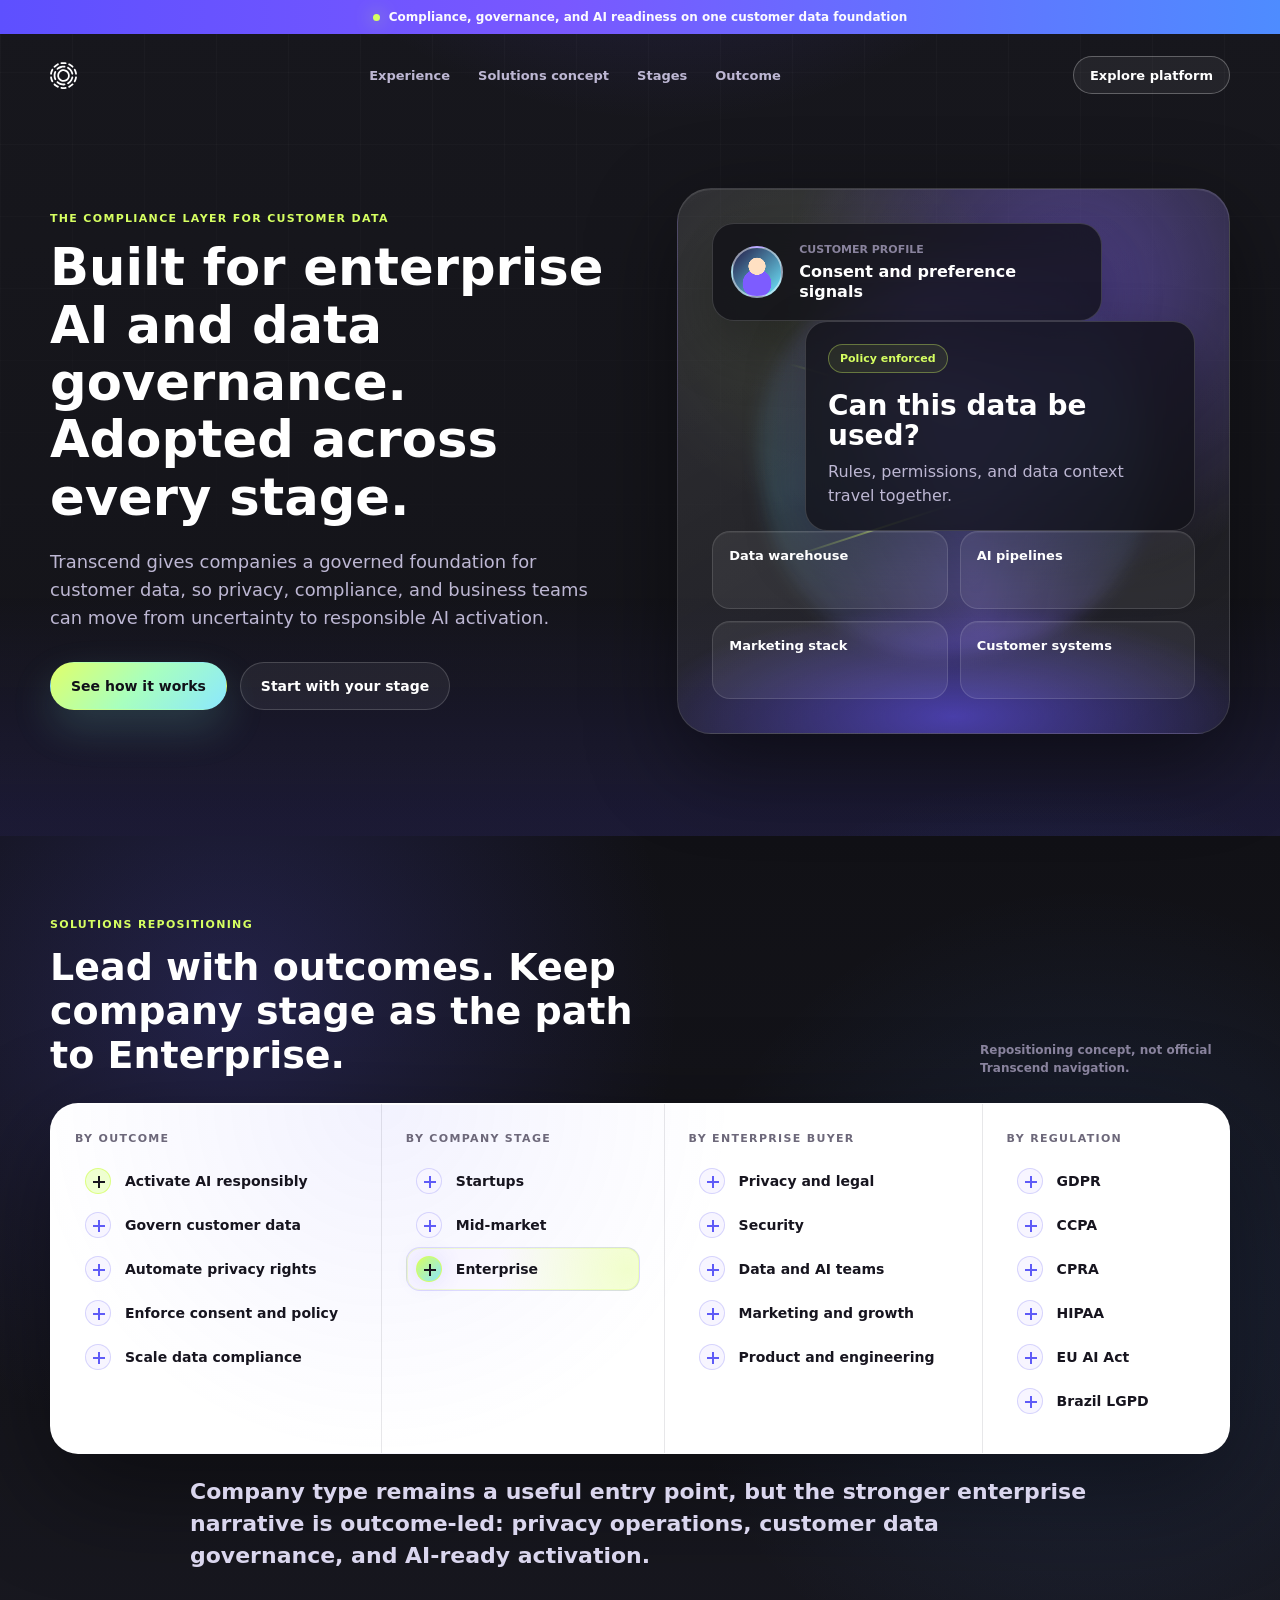
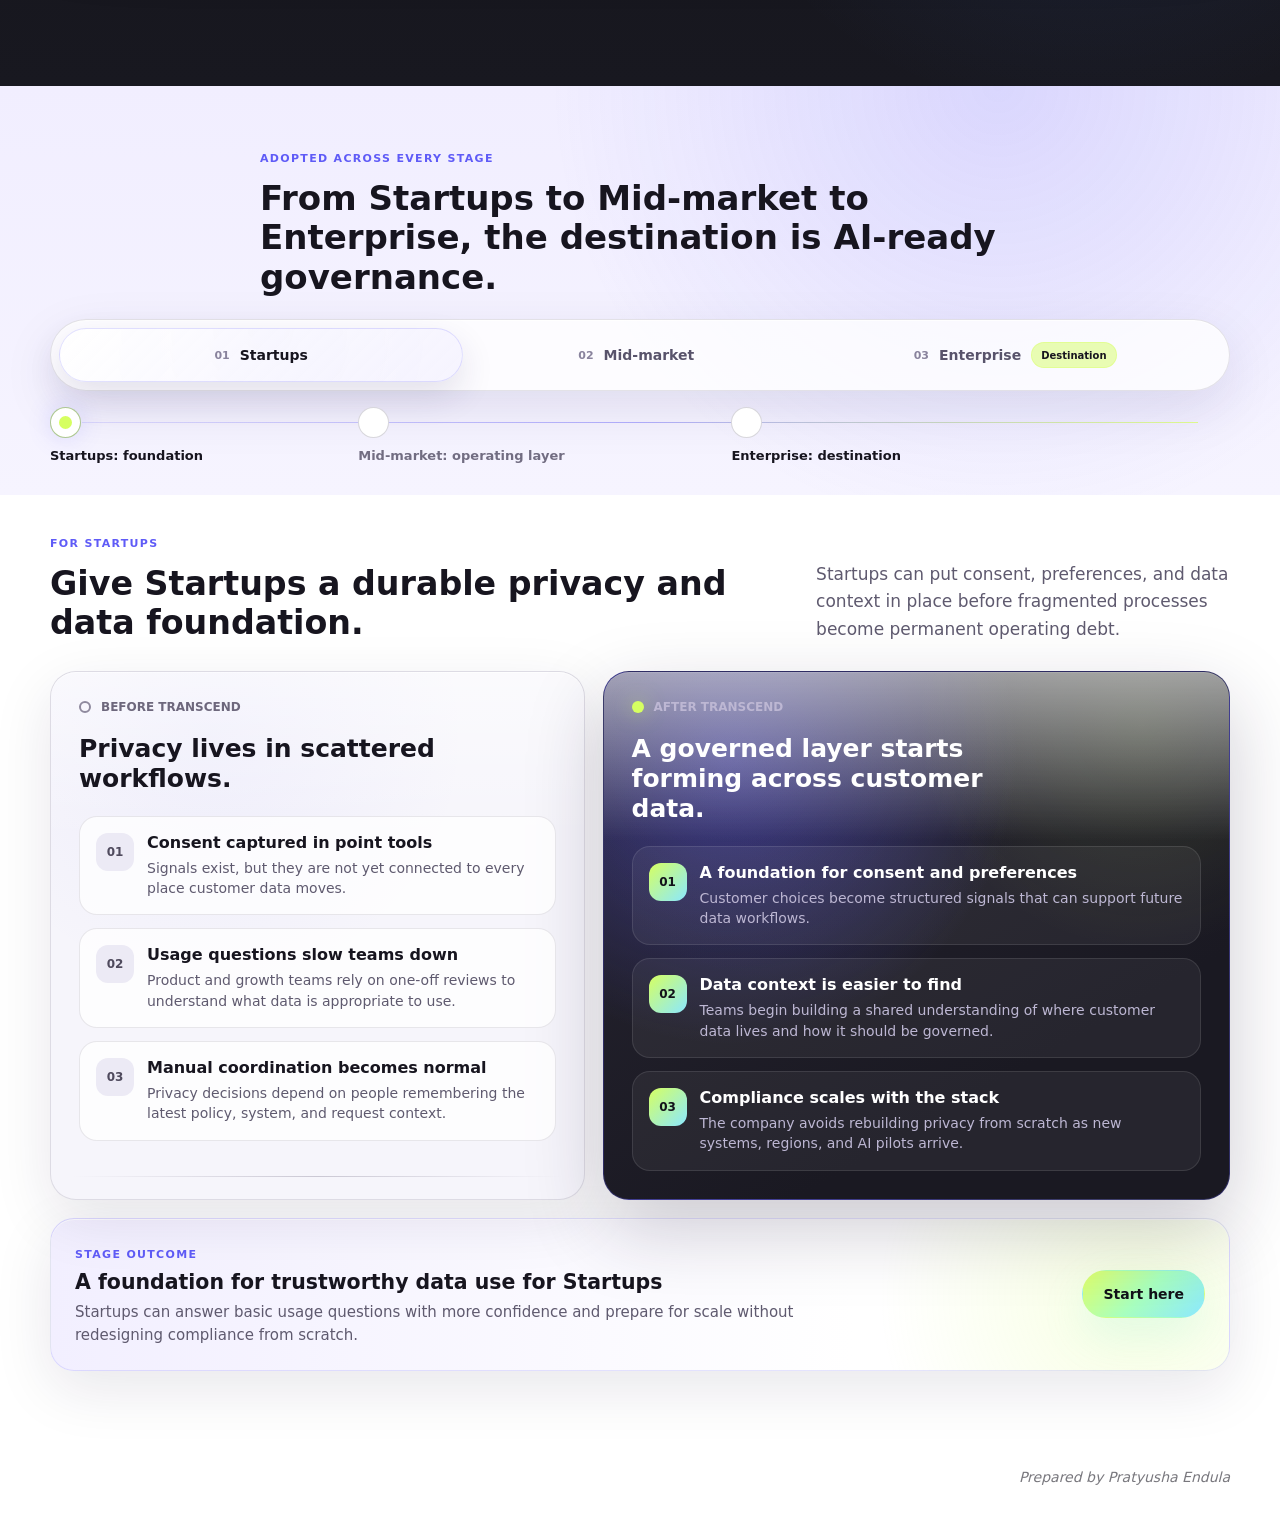
==== commit 4cdcb908: "Add files via upload" ====
--- a/index.html
+++ b/index.html
@@ -98,7 +98,7 @@
           <div class="menu-concept__heading">
             <div>
               <p class="eyebrow">Solutions repositioning</p>
-              <h2 id="menu-concept-title">Lead with outcomes. Keep company stage as the path to enterprise.</h2>
+              <h2 id="menu-concept-title">Lead with outcomes. Keep company stage as the path to Enterprise.</h2>
             </div>
             <span>Repositioning concept, not official Transcend navigation.</span>
           </div>
@@ -132,11 +132,11 @@
               <p class="mega-label">By company stage</p>
               <button class="mega-item" type="button" data-menu-action="early">
                 <span class="menu-icon" aria-hidden="true"></span>
-                <span>Early foundation</span>
+                <span>Startups</span>
               </button>
               <button class="mega-item" type="button" data-menu-action="scaling">
                 <span class="menu-icon" aria-hidden="true"></span>
-                <span>Scaling complexity</span>
+                <span>Mid-market</span>
               </button>
               <button
                 class="mega-item mega-item--destination"
@@ -145,7 +145,7 @@
                 data-enterprise-trigger="true"
               >
                 <span class="menu-icon menu-icon--destination" aria-hidden="true"></span>
-                <span>Enterprise infrastructure</span>
+                <span>Enterprise</span>
               </button>
             </div>
 
@@ -212,18 +212,18 @@
           <div class="section-heading">
             <p class="eyebrow">Adopted across every stage</p>
             <h2 id="stage-title">
-              From early-stage startups to Mid sized teams to enterprise, the destination is AI-ready governance.
+              From Startups to Mid-market to Enterprise, the destination is AI-ready governance.
             </h2>
           </div>
 
           <div class="stage-control" role="tablist" aria-label="Company stage selector">
             <button class="stage-tab" type="button" role="tab" aria-selected="true" data-stage="early">
               <span>01</span>
-              early-stage startups
+              Startups
             </button>
             <button class="stage-tab" type="button" role="tab" aria-selected="false" data-stage="scaling">
               <span>02</span>
-              Mid sized
+              Mid-market
             </button>
             <button
               class="stage-tab stage-tab--enterprise"
@@ -234,22 +234,22 @@
               data-enterprise-trigger="true"
             >
               <span>03</span>
-              enterprise
+              Enterprise
             </button>
           </div>
 
           <div class="stage-path" aria-hidden="true">
             <div class="stage-path__step is-active" data-path="early">
               <span></span>
-              <p>early-stage startups: foundation</p>
+              <p>Startups: foundation</p>
             </div>
             <div class="stage-path__step" data-path="scaling">
               <span></span>
-              <p>Mid sized: operating layer</p>
+              <p>Mid-market: operating layer</p>
             </div>
             <div class="stage-path__step stage-path__step--destination" data-path="enterprise">
               <span></span>
-              <p>enterprise: destination</p>
+              <p>Enterprise: destination</p>
             </div>
           </div>
         </section>
@@ -257,11 +257,11 @@
         <section id="experience" class="experience" aria-labelledby="experience-title">
           <div class="experience__intro">
             <div>
-              <p class="eyebrow" id="stage-kicker">For early-stage startups</p>
-              <h2 id="experience-title">Give early-stage startups a durable privacy and data foundation.</h2>
+              <p class="eyebrow" id="stage-kicker">For Startups</p>
+              <h2 id="experience-title">Give Startups a durable privacy and data foundation.</h2>
             </div>
             <p id="stage-description">
-              Early-stage startups can put consent, preferences, and data context in place before
+              Startups can put consent, preferences, and data context in place before
               fragmented processes become permanent operating debt.
             </p>
           </div>
@@ -289,9 +289,9 @@
           <aside class="stage-outcome" id="outcome" aria-live="polite">
             <div class="outcome-copy">
               <span class="outcome-label">Stage outcome</span>
-              <h3 id="outcome-title">A foundation for trustworthy data use at the startup stage</h3>
+              <h3 id="outcome-title">A foundation for trustworthy data use for Startups</h3>
               <p id="outcome-copy">
-                Early-stage startups can answer basic usage questions with more confidence and prepare
+                Startups can answer basic usage questions with more confidence and prepare
                 for scale without redesigning compliance from scratch.
               </p>
             </div>
@@ -299,6 +299,10 @@
           </aside>
         </section>
       </main>
+
+      <footer class="page-credit" aria-label="Prepared by">
+        <p class="page-credit__inner">Prepared by Pratyusha Endula</p>
+      </footer>
     </div>
 
     <audio id="pulseAudio" src="transcend-pulse.mp3" preload="auto"></audio>
--- a/style.css
+++ b/style.css
@@ -233,19 +233,20 @@
 }
 
 h1 {
-  max-width: 850px;
+  max-width: 620px;
   margin-bottom: 22px;
   color: #fff;
-  font-size: clamp(48px, 7.3vw, 92px);
-  font-weight: 760;
-  line-height: 0.94;
+  font-size: clamp(34px, 4vw, 54px);
+  font-weight: 680;
+  line-height: 1.12;
+  letter-spacing: 0;
 }
 
 .hero__subtext {
   max-width: 650px;
   margin-bottom: 30px;
   color: var(--muted);
-  font-size: clamp(18px, 2vw, 21px);
+  font-size: clamp(16px, 1.4vw, 18px);
   line-height: 1.56;
 }
 
@@ -474,12 +475,13 @@
 }
 
 .menu-concept__heading h2 {
-  max-width: 780px;
+  max-width: 600px;
   margin-bottom: 0;
   color: #fff;
-  font-size: clamp(34px, 4.8vw, 58px);
-  font-weight: 740;
-  line-height: 1;
+  font-size: clamp(28px, 3vw, 38px);
+  font-weight: 680;
+  line-height: 1.16;
+  letter-spacing: 0;
 }
 
 .menu-concept__heading > span {
@@ -657,17 +659,19 @@
 .section-heading h2 {
   margin-bottom: 0;
   color: var(--ink);
-  font-size: clamp(30px, 4vw, 48px);
-  font-weight: 740;
-  line-height: 1.02;
+  font-size: clamp(26px, 2.8vw, 34px);
+  font-weight: 680;
+  line-height: 1.16;
+  letter-spacing: 0;
 }
 
 .experience__intro h2 {
   margin-bottom: 0;
   color: var(--ink);
-  font-size: clamp(34px, 5vw, 58px);
-  font-weight: 740;
-  line-height: 1;
+  font-size: clamp(24px, 2.6vw, 34px);
+  font-weight: 680;
+  line-height: 1.18;
+  letter-spacing: 0;
 }
 
 .stage-control {
@@ -918,12 +922,13 @@
 .comparison-card h3 {
   position: relative;
   z-index: 1;
-  max-width: 490px;
-  margin-bottom: 24px;
+  max-width: 430px;
+  margin-bottom: 22px;
   color: #fff;
-  font-size: clamp(28px, 3.3vw, 42px);
-  font-weight: 730;
-  line-height: 1.04;
+  font-size: clamp(21px, 2vw, 25px);
+  font-weight: 660;
+  line-height: 1.2;
+  letter-spacing: 0;
 }
 
 .comparison-card--before h3 {
@@ -1037,8 +1042,10 @@
 .stage-outcome h3 {
   margin-bottom: 6px;
   color: var(--ink);
-  font-size: clamp(22px, 3vw, 32px);
-  line-height: 1.08;
+  font-size: clamp(18px, 1.6vw, 22px);
+  font-weight: 660;
+  line-height: 1.25;
+  letter-spacing: 0;
 }
 
 .stage-outcome p {
@@ -1046,6 +1053,22 @@
   color: var(--ink-muted);
   font-size: 15px;
   line-height: 1.5;
+}
+
+.page-credit {
+  width: 100%;
+  padding: 0 0 40px;
+  color: rgba(23, 21, 31, 0.58);
+  background: var(--paper-plain);
+}
+
+.page-credit__inner {
+  width: min(calc(100% - 40px), var(--max));
+  margin: 0 auto;
+  font-size: 14px;
+  font-style: italic;
+  line-height: 1.5;
+  text-align: right;
 }
 
 @media (max-width: 980px) {
@@ -1130,7 +1153,8 @@
   }
 
   h1 {
-    font-size: clamp(42px, 13vw, 58px);
+    font-size: 34px;
+    line-height: 1.12;
   }
 
   .hero__actions,
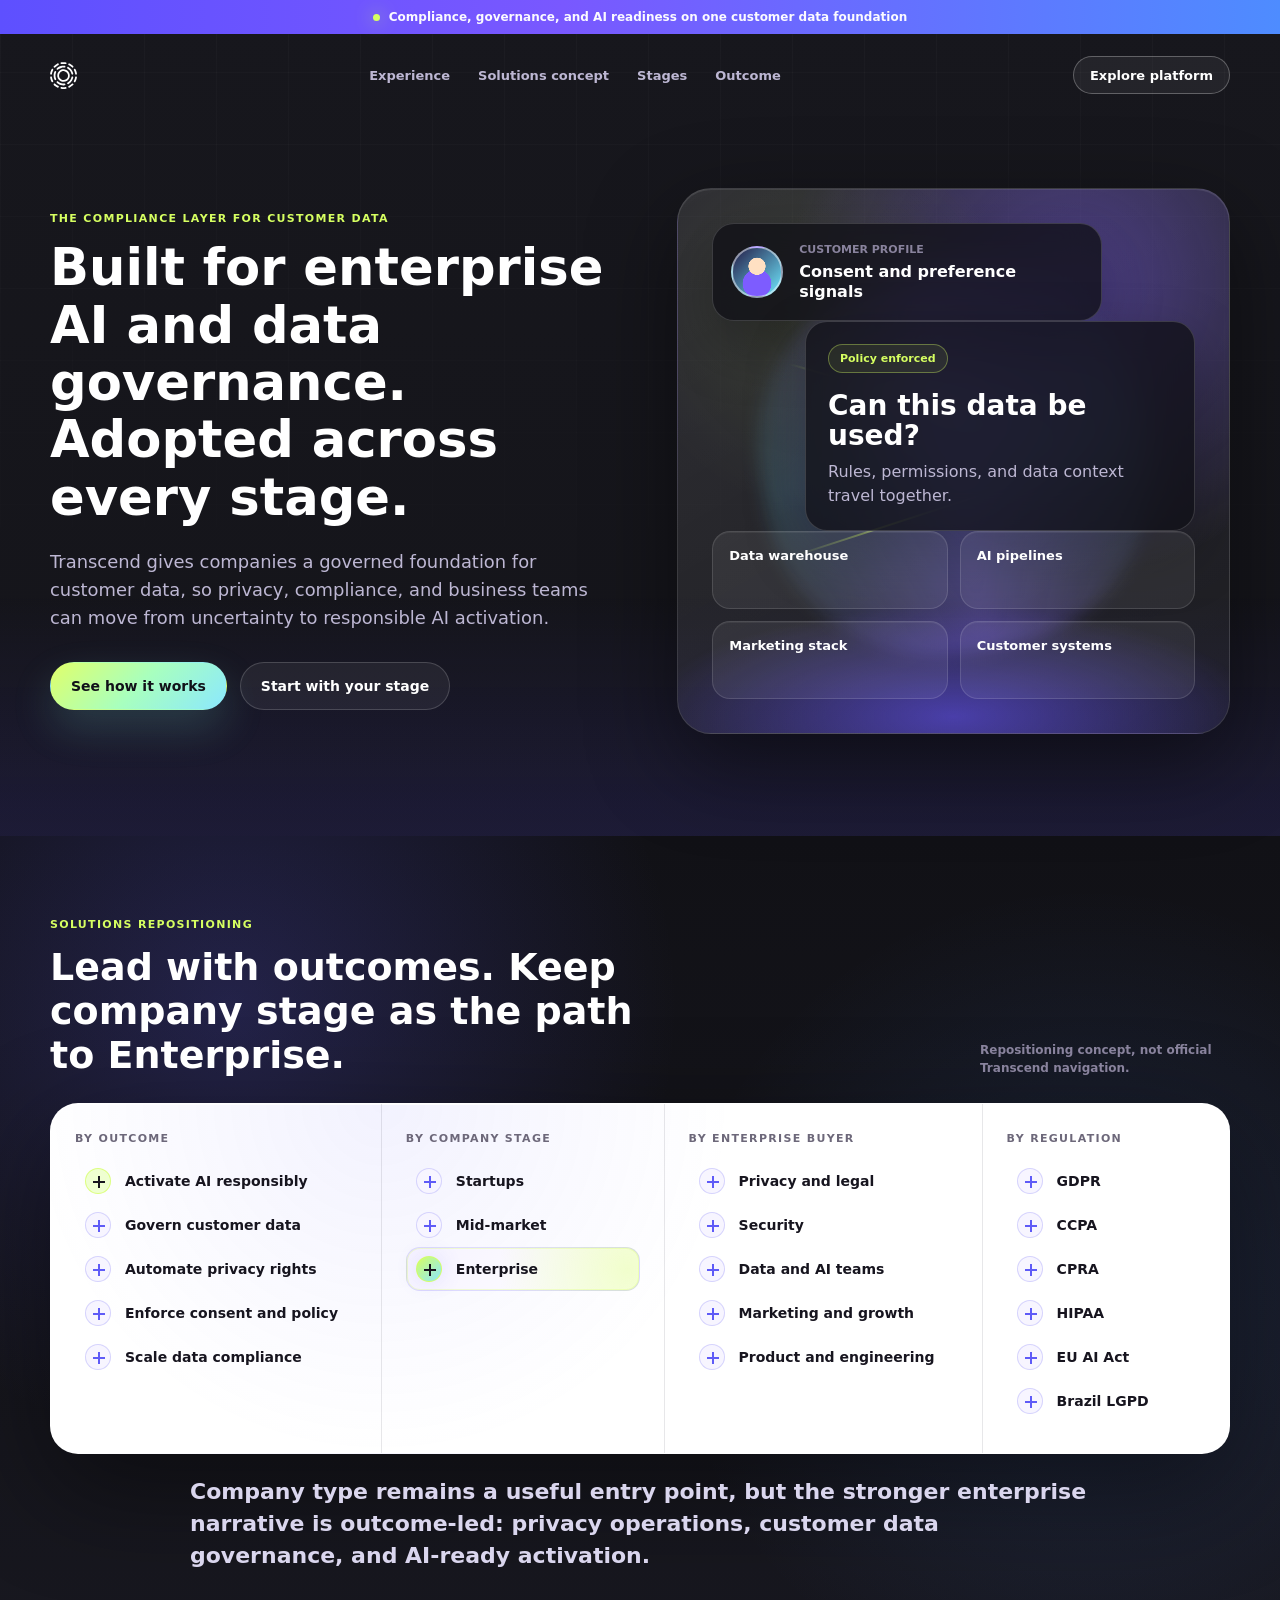
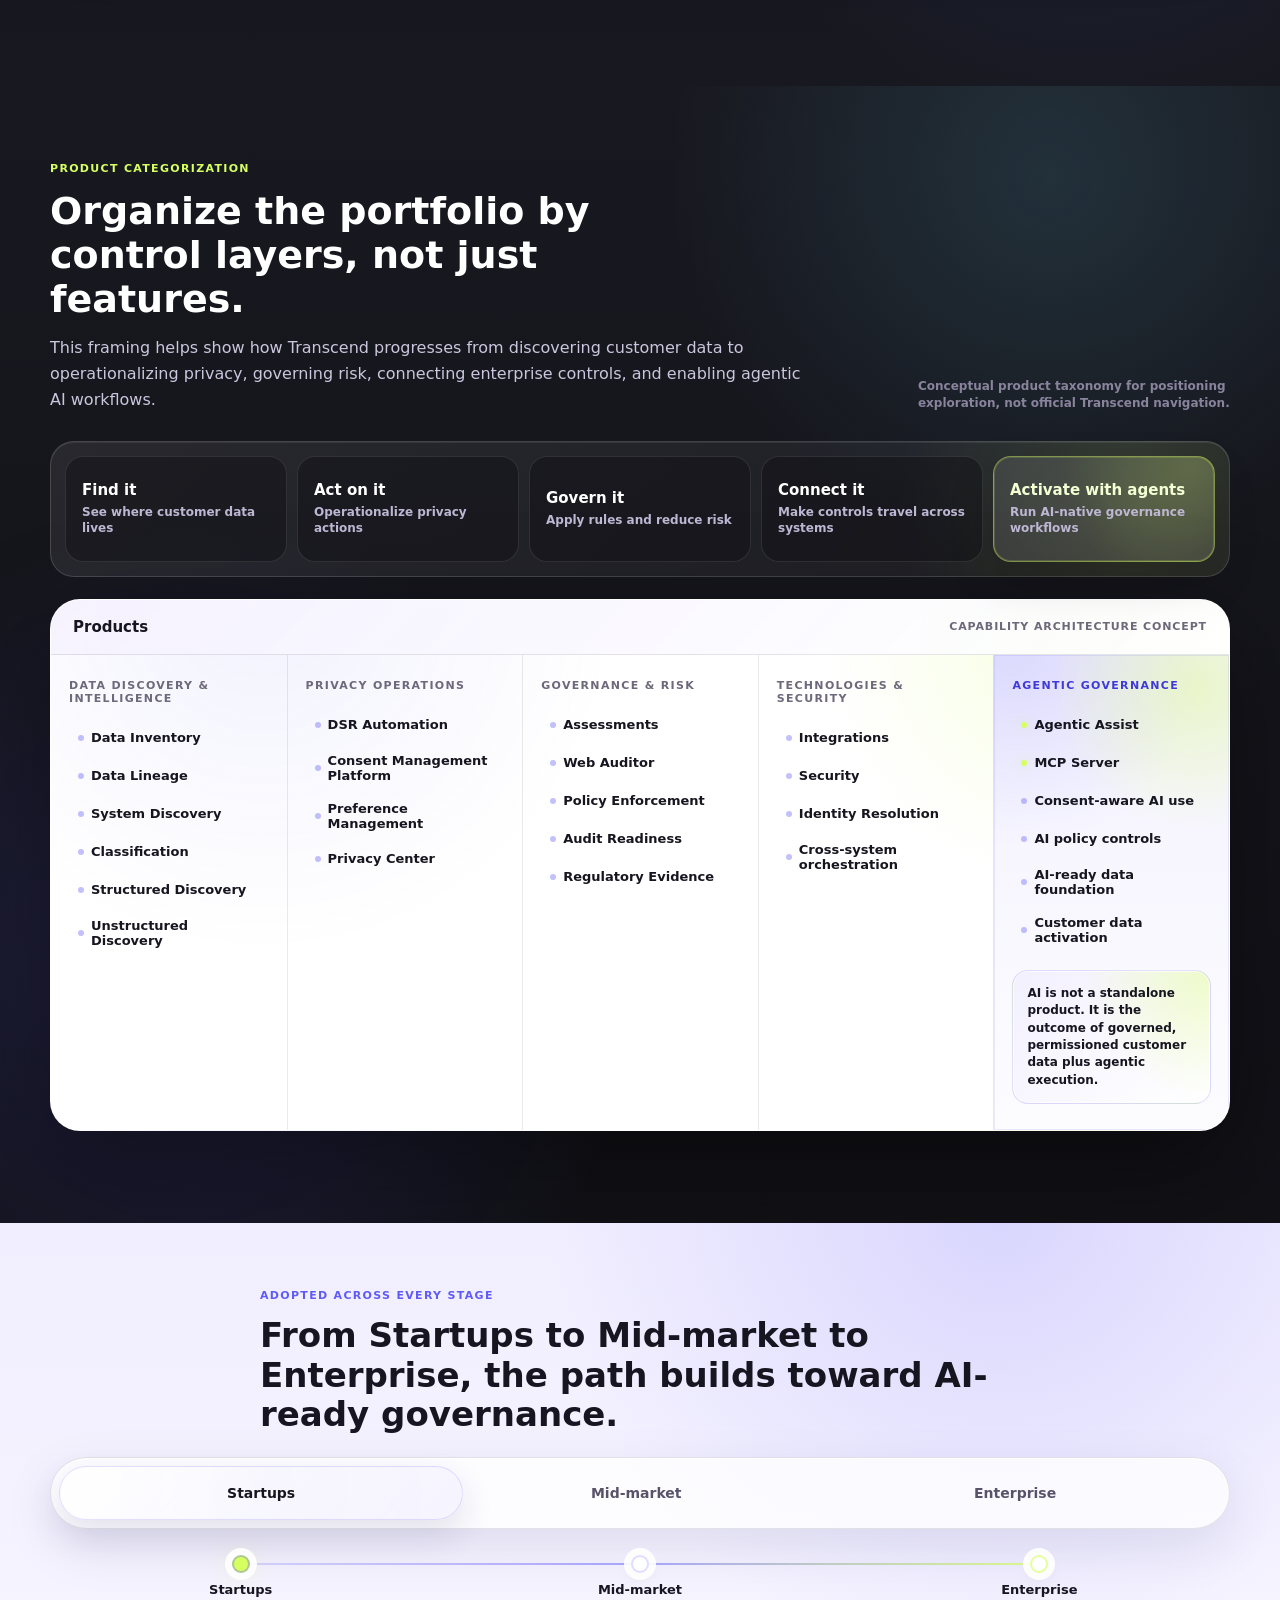
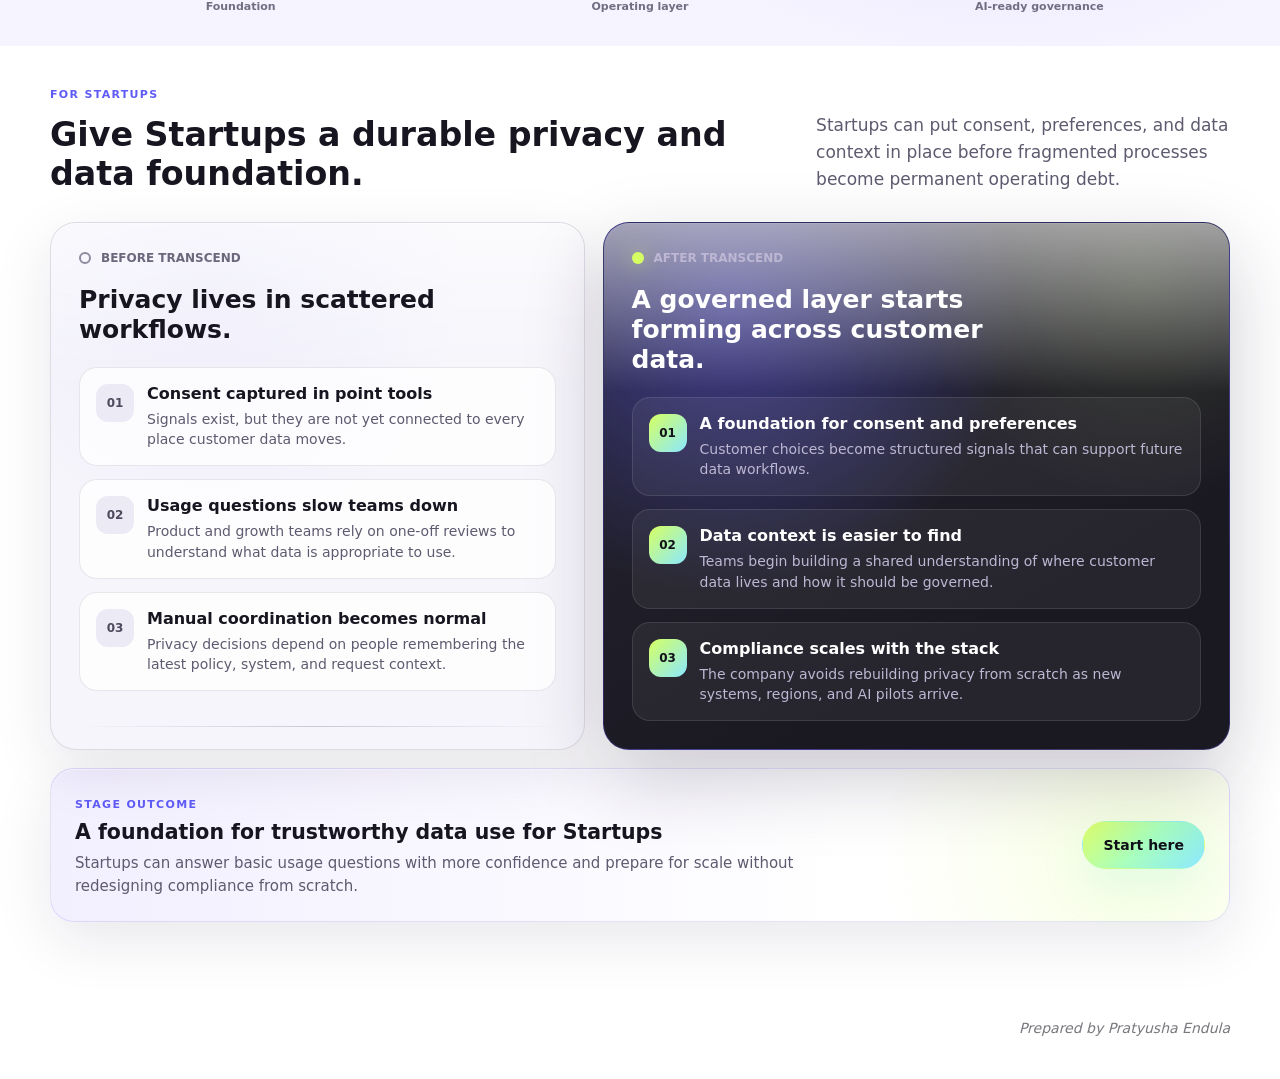
==== commit 8941c459: "Add files via upload" ====
--- a/index.html
+++ b/index.html
@@ -208,21 +208,125 @@
           </p>
         </section>
 
+        <section
+          id="product-categorization"
+          class="product-categorization"
+          aria-labelledby="product-categorization-title"
+        >
+          <div class="product-categorization__heading">
+            <div>
+              <p class="eyebrow">PRODUCT CATEGORIZATION</p>
+              <h2 id="product-categorization-title">
+                Organize the portfolio by control layers, not just features.
+              </h2>
+              <p>
+                This framing helps show how Transcend progresses from discovering customer data to
+                operationalizing privacy, governing risk, connecting enterprise controls, and
+                enabling agentic AI workflows.
+              </p>
+            </div>
+            <span>Conceptual product taxonomy for positioning exploration, not official Transcend navigation.</span>
+          </div>
+
+          <div class="product-journey" aria-label="Products platform journey">
+            <button class="journey-step" type="button" data-product-target="discovery">
+              <strong>Find it</strong>
+              <small>See where customer data lives</small>
+            </button>
+            <button class="journey-step" type="button" data-product-target="operations">
+              <strong>Act on it</strong>
+              <small>Operationalize privacy actions</small>
+            </button>
+            <button class="journey-step" type="button" data-product-target="governance">
+              <strong>Govern it</strong>
+              <small>Apply rules and reduce risk</small>
+            </button>
+            <button class="journey-step" type="button" data-product-target="technology">
+              <strong>Connect it</strong>
+              <small>Make controls travel across systems</small>
+            </button>
+            <button
+              class="journey-step journey-step--highlight is-linked"
+              type="button"
+              data-product-target="ai"
+            >
+              <strong>Activate with agents</strong>
+              <small>Run AI-native governance workflows</small>
+            </button>
+          </div>
+
+          <div class="products-dropdown-preview" aria-label="Proposed Products navigation">
+            <div class="products-preview__bar">
+              <span>Products</span>
+              <small>CAPABILITY ARCHITECTURE CONCEPT</small>
+            </div>
+
+            <div class="products-grid">
+              <div class="product-column" data-product-category="discovery" tabindex="0">
+                <p class="mega-label">DATA DISCOVERY & INTELLIGENCE</p>
+                <button class="product-item" type="button">Data Inventory</button>
+                <button class="product-item" type="button">Data Lineage</button>
+                <button class="product-item" type="button">System Discovery</button>
+                <button class="product-item" type="button">Classification</button>
+                <button class="product-item" type="button">Structured Discovery</button>
+                <button class="product-item" type="button">Unstructured Discovery</button>
+              </div>
+
+              <div class="product-column" data-product-category="operations" tabindex="0">
+                <p class="mega-label">PRIVACY OPERATIONS</p>
+                <button class="product-item" type="button">DSR Automation</button>
+                <button class="product-item" type="button">Consent Management Platform</button>
+                <button class="product-item" type="button">Preference Management</button>
+                <button class="product-item" type="button">Privacy Center</button>
+              </div>
+
+              <div class="product-column" data-product-category="governance" tabindex="0">
+                <p class="mega-label">GOVERNANCE & RISK</p>
+                <button class="product-item" type="button">Assessments</button>
+                <button class="product-item" type="button">Web Auditor</button>
+                <button class="product-item" type="button">Policy Enforcement</button>
+                <button class="product-item" type="button">Audit Readiness</button>
+                <button class="product-item" type="button">Regulatory Evidence</button>
+              </div>
+
+              <div class="product-column" data-product-category="technology" tabindex="0">
+                <p class="mega-label">TECHNOLOGIES & SECURITY</p>
+                <button class="product-item" type="button">Integrations</button>
+                <button class="product-item" type="button">Security</button>
+                <button class="product-item" type="button">Identity Resolution</button>
+                <button class="product-item" type="button">Cross-system orchestration</button>
+              </div>
+
+              <div class="product-column product-column--highlight product-column--agentic is-linked" data-product-category="ai" tabindex="0">
+                <p class="mega-label">AGENTIC GOVERNANCE</p>
+                <button class="product-item product-item--priority" type="button">Agentic Assist</button>
+                <button class="product-item product-item--priority" type="button">MCP Server</button>
+                <button class="product-item" type="button">Consent-aware AI use</button>
+                <button class="product-item" type="button">AI policy controls</button>
+                <button class="product-item" type="button">AI-ready data foundation</button>
+                <button class="product-item" type="button">Customer data activation</button>
+                <p class="product-insight">
+                  AI is not a standalone product. It is the outcome of governed, permissioned
+                  customer data plus agentic execution.
+                </p>
+              </div>
+            </div>
+          </div>
+        </section>
+
         <section id="stages" class="stage-section" aria-labelledby="stage-title">
           <div class="section-heading">
             <p class="eyebrow">Adopted across every stage</p>
             <h2 id="stage-title">
-              From Startups to Mid-market to Enterprise, the destination is AI-ready governance.
+              From Startups to Mid-market to Enterprise, the path builds toward AI-ready governance.
             </h2>
           </div>
 
           <div class="stage-control" role="tablist" aria-label="Company stage selector">
             <button class="stage-tab" type="button" role="tab" aria-selected="true" data-stage="early">
-              <span>01</span>
               Startups
             </button>
             <button class="stage-tab" type="button" role="tab" aria-selected="false" data-stage="scaling">
-              <span>02</span>
               Mid-market
             </button>
             <button
@@ -233,7 +337,6 @@
               data-stage="enterprise"
               data-enterprise-trigger="true"
             >
-              <span>03</span>
               Enterprise
             </button>
           </div>
@@ -241,15 +344,24 @@
           <div class="stage-path" aria-hidden="true">
             <div class="stage-path__step is-active" data-path="early">
               <span></span>
-              <p>Startups: foundation</p>
+              <p>
+                <strong>Startups</strong>
+                <small>Foundation</small>
+              </p>
             </div>
             <div class="stage-path__step" data-path="scaling">
               <span></span>
-              <p>Mid-market: operating layer</p>
+              <p>
+                <strong>Mid-market</strong>
+                <small>Operating layer</small>
+              </p>
             </div>
             <div class="stage-path__step stage-path__step--destination" data-path="enterprise">
               <span></span>
-              <p>Enterprise: destination</p>
+              <p>
+                <strong>Enterprise</strong>
+                <small>AI-ready governance</small>
+              </p>
             </div>
           </div>
         </section>
--- a/style.css
+++ b/style.css
@@ -629,6 +629,349 @@
   line-height: 1.45;
 }
 
+.product-categorization {
+  width: 100%;
+  padding: 76px 0 92px;
+  background:
+    radial-gradient(circle at 82% 8%, rgba(112, 232, 255, 0.12), transparent 24rem),
+    radial-gradient(circle at 15% 78%, rgba(95, 91, 247, 0.2), transparent 28rem),
+    linear-gradient(180deg, #181820 0%, #111116 100%);
+}
+
+.product-categorization__heading,
+.product-journey,
+.products-dropdown-preview,
+.product-takeaway {
+  width: min(calc(100% - 40px), var(--max));
+  margin-right: auto;
+  margin-left: auto;
+}
+
+.product-categorization__heading {
+  display: grid;
+  grid-template-columns: minmax(0, 0.9fr) minmax(220px, 0.34fr);
+  gap: 42px;
+  align-items: end;
+  margin-bottom: 28px;
+}
+
+.product-categorization__heading h2 {
+  max-width: 680px;
+  margin-bottom: 14px;
+  color: #fff;
+  font-size: clamp(28px, 3vw, 38px);
+  font-weight: 680;
+  line-height: 1.16;
+  letter-spacing: 0;
+}
+
+.product-categorization__heading p:last-child {
+  max-width: 760px;
+  margin: 0;
+  color: #cbc6dd;
+  font-size: 16px;
+  line-height: 1.62;
+}
+
+.product-categorization__heading > span {
+  color: var(--soft);
+  font-size: 12px;
+  font-weight: 720;
+  line-height: 1.45;
+}
+
+.product-journey {
+  position: relative;
+  display: grid;
+  grid-template-columns: repeat(5, minmax(0, 1fr));
+  gap: 10px;
+  margin-bottom: 22px;
+  padding: 14px;
+  border: 1px solid rgba(255, 255, 255, 0.14);
+  border-radius: 24px;
+  background:
+    radial-gradient(circle at 92% 50%, rgba(214, 255, 97, 0.12), transparent 15rem),
+    linear-gradient(135deg, rgba(255, 255, 255, 0.08), rgba(255, 255, 255, 0.035));
+  box-shadow: inset 0 1px 0 rgba(255, 255, 255, 0.08);
+}
+
+.product-journey::before {
+  display: none;
+  content: "";
+}
+
+.journey-step {
+  appearance: none;
+  position: relative;
+  z-index: 1;
+  min-width: 0;
+  min-height: 106px;
+  padding: 18px 16px;
+  border: 1px solid rgba(255, 255, 255, 0.1);
+  border-radius: 18px;
+  color: #fff;
+  cursor: pointer;
+  background: rgba(12, 12, 17, 0.42);
+  font: inherit;
+  text-align: left;
+  transition:
+    transform 160ms ease,
+    border-color 160ms ease,
+    background 160ms ease,
+    box-shadow 160ms ease;
+}
+
+.journey-step:hover,
+.journey-step:focus-visible {
+  border-color: rgba(214, 255, 97, 0.22);
+  outline: none;
+  background: rgba(255, 255, 255, 0.075);
+  transform: translateY(-1px);
+}
+
+.journey-step strong,
+.journey-step small {
+  display: block;
+}
+
+.journey-step strong {
+  margin-bottom: 5px;
+  font-size: 15px;
+  font-weight: 780;
+}
+
+.journey-step small {
+  color: #bdb7d3;
+  font-size: 12px;
+  font-weight: 620;
+  line-height: 1.35;
+}
+
+.journey-step--highlight {
+  border-color: rgba(214, 255, 97, 0.34);
+  background:
+    radial-gradient(circle at 90% 15%, rgba(214, 255, 97, 0.2), transparent 8rem),
+    linear-gradient(145deg, rgba(95, 91, 247, 0.2), rgba(12, 12, 17, 0.5));
+  box-shadow: inset 0 0 0 1px rgba(214, 255, 97, 0.08), 0 18px 46px rgba(0, 0, 0, 0.18);
+}
+
+.journey-step--highlight strong {
+  color: #f4ffd4;
+}
+
+.journey-step.is-linked {
+  border-color: rgba(214, 255, 97, 0.42);
+  background:
+    radial-gradient(circle at 90% 10%, rgba(214, 255, 97, 0.18), transparent 8rem),
+    rgba(255, 255, 255, 0.1);
+  box-shadow: inset 0 0 0 1px rgba(214, 255, 97, 0.16), 0 18px 44px rgba(0, 0, 0, 0.18);
+}
+
+.products-dropdown-preview {
+  border: 1px solid rgba(255, 255, 255, 0.22);
+  border-radius: 30px;
+  background:
+    radial-gradient(circle at 86% 8%, rgba(214, 255, 97, 0.18), transparent 15rem),
+    radial-gradient(circle at 18% 0%, rgba(95, 91, 247, 0.08), transparent 22rem),
+    #fff;
+  box-shadow: 0 34px 110px rgba(0, 0, 0, 0.42), inset 0 1px 0 rgba(255, 255, 255, 0.9);
+  overflow: hidden;
+}
+
+.products-preview__bar {
+  display: flex;
+  align-items: center;
+  justify-content: space-between;
+  gap: 20px;
+  padding: 18px 22px;
+  border-bottom: 1px solid rgba(27, 24, 38, 0.1);
+  color: var(--ink);
+  background: linear-gradient(135deg, rgba(245, 242, 255, 0.92), rgba(255, 255, 255, 0.86));
+  font-size: 15px;
+  font-weight: 820;
+}
+
+.products-preview__bar small {
+  color: #6d687a;
+  font-size: 11px;
+  font-weight: 760;
+  letter-spacing: 0.08em;
+  text-transform: uppercase;
+}
+
+.products-grid {
+  display: grid;
+  grid-template-columns: repeat(5, minmax(0, 1fr));
+}
+
+.product-column {
+  min-width: 0;
+  padding: 24px 18px 26px;
+  cursor: pointer;
+  outline: none;
+  transition:
+    background 180ms ease,
+    box-shadow 180ms ease;
+}
+
+.product-column + .product-column {
+  border-left: 1px solid rgba(27, 24, 38, 0.09);
+}
+
+.product-column--highlight {
+  background:
+    radial-gradient(circle at 90% 14%, rgba(214, 255, 97, 0.22), transparent 9rem),
+    linear-gradient(180deg, rgba(246, 243, 255, 0.9), rgba(255, 255, 255, 0.94));
+  box-shadow: inset 1px 0 0 rgba(95, 91, 247, 0.1);
+}
+
+.product-column--highlight .mega-label {
+  color: #4e4be2;
+}
+
+.product-column--agentic {
+  background:
+    radial-gradient(circle at 86% 7%, rgba(214, 255, 97, 0.3), transparent 9rem),
+    radial-gradient(circle at 8% 0%, rgba(95, 91, 247, 0.14), transparent 12rem),
+    linear-gradient(180deg, rgba(247, 245, 255, 0.96), rgba(255, 255, 255, 0.98));
+}
+
+.product-column--agentic .mega-label {
+  color: #3f39d8;
+}
+
+.product-column.is-linked {
+  background:
+    radial-gradient(circle at 92% 16%, rgba(214, 255, 97, 0.24), transparent 10rem),
+    linear-gradient(180deg, rgba(246, 243, 255, 0.92), rgba(255, 255, 255, 0.96));
+  box-shadow: inset 0 0 0 1px rgba(95, 91, 247, 0.12), inset 0 0 0 999px rgba(95, 91, 247, 0.015);
+}
+
+.product-column.is-linked .mega-label {
+  color: #4e4be2;
+}
+
+.product-column--agentic.is-linked {
+  background:
+    radial-gradient(circle at 86% 7%, rgba(214, 255, 97, 0.34), transparent 9rem),
+    radial-gradient(circle at 8% 0%, rgba(95, 91, 247, 0.16), transparent 12rem),
+    linear-gradient(180deg, rgba(247, 245, 255, 0.98), rgba(255, 255, 255, 0.98));
+}
+
+.product-column--agentic.is-linked .mega-label {
+  color: #3f39d8;
+}
+
+.product-column:focus-visible {
+  box-shadow: inset 0 0 0 2px rgba(95, 91, 247, 0.18);
+}
+
+.product-item {
+  position: relative;
+  display: flex;
+  align-items: center;
+  width: 100%;
+  min-height: 38px;
+  padding: 8px 9px 8px 21px;
+  border: 1px solid transparent;
+  border-radius: 12px;
+  color: var(--ink);
+  cursor: pointer;
+  background: transparent;
+  font: inherit;
+  font-size: 13px;
+  font-weight: 710;
+  text-align: left;
+  transition:
+    transform 160ms ease,
+    border-color 160ms ease,
+    background 160ms ease,
+    box-shadow 160ms ease;
+}
+
+.product-item::before {
+  position: absolute;
+  top: 50%;
+  left: 8px;
+  width: 6px;
+  height: 6px;
+  border-radius: 50%;
+  content: "";
+  background: rgba(95, 91, 247, 0.38);
+  transform: translateY(-50%);
+}
+
+.product-item:hover,
+.product-item:focus-visible {
+  border-color: rgba(95, 91, 247, 0.14);
+  outline: none;
+  background: #f5f2ff;
+  box-shadow: 0 12px 28px rgba(49, 42, 92, 0.08);
+  transform: translateY(-1px);
+}
+
+.product-column--highlight .product-item::before,
+.product-item--highlight::before {
+  background: var(--green);
+  box-shadow: 0 0 12px rgba(214, 255, 97, 0.48);
+}
+
+.product-item--highlight {
+  border-color: rgba(95, 91, 247, 0.16);
+  background:
+    radial-gradient(circle at 100% 50%, rgba(214, 255, 97, 0.34), transparent 8rem),
+    #f7f5ff;
+}
+
+.product-item--priority {
+  font-weight: 820;
+}
+
+.product-item--priority::before {
+  background: rgba(95, 91, 247, 0.38);
+  box-shadow: none;
+}
+
+.product-column--agentic .product-item:not(.product-item--priority)::before {
+  background: rgba(95, 91, 247, 0.38);
+  box-shadow: none;
+}
+
+.product-insight {
+  margin: 16px 0 0;
+  padding: 14px;
+  border: 1px solid rgba(95, 91, 247, 0.18);
+  border-radius: 16px;
+  color: var(--ink);
+  background:
+    radial-gradient(circle at 100% 0%, rgba(214, 255, 97, 0.34), transparent 8rem),
+    linear-gradient(135deg, #f3f0ff, #ffffff);
+  font-size: 12px;
+  font-weight: 740;
+  line-height: 1.45;
+  box-shadow: inset 0 0 0 1px rgba(255, 255, 255, 0.72);
+}
+
+.product-takeaway {
+  max-width: 900px;
+  margin-top: 22px;
+  color: #dad6ee;
+  font-size: clamp(17px, 1.8vw, 20px);
+  font-weight: 610;
+  line-height: 1.45;
+}
+
+.product-takeaway p {
+  margin: 0;
+}
+
+.product-takeaway p + p {
+  margin-top: 8px;
+  color: #a9a3bd;
+  font-size: 14px;
+  font-weight: 650;
+}
+
 .stage-section {
   width: 100%;
   padding: 66px 0 32px;
@@ -731,20 +1074,6 @@
   position: relative;
 }
 
-.stage-tab--enterprise::after {
-  display: inline-flex;
-  align-items: center;
-  min-height: 24px;
-  padding: 0 9px;
-  border: 1px solid rgba(214, 255, 97, 0.4);
-  border-radius: 999px;
-  color: var(--ink);
-  content: "Destination";
-  background: rgba(214, 255, 97, 0.48);
-  font-size: 10px;
-  font-weight: 850;
-}
-
 .stage-tab--enterprise[aria-selected="true"] {
   border-color: rgba(95, 91, 247, 0.28);
   box-shadow: 0 18px 42px rgba(95, 91, 247, 0.18), inset 0 0 26px rgba(214, 255, 97, 0.12);
@@ -753,54 +1082,91 @@
 .stage-path {
   position: relative;
   display: grid;
-  grid-template-columns: 0.82fr 1fr 1.38fr;
-  gap: 12px;
-  margin-top: 16px;
+  grid-template-columns: repeat(3, minmax(0, 1fr));
+  gap: 18px;
+  margin: 26px auto 0;
+  padding-top: 0;
   color: #726d82;
 }
 
 .stage-path::before {
   position: absolute;
-  top: 15px;
-  left: 32px;
-  right: 32px;
-  height: 1px;
+  top: 8px;
+  left: calc(16.666% - 6px);
+  right: calc(16.666% - 6px);
+  height: 2px;
   content: "";
-  background: linear-gradient(90deg, rgba(95, 91, 247, 0.16), rgba(95, 91, 247, 0.46), rgba(214, 255, 97, 0.72));
+  background: linear-gradient(90deg, rgba(95, 91, 247, 0.2), rgba(95, 91, 247, 0.5), rgba(214, 255, 97, 0.74));
 }
 
 .stage-path__step {
   position: relative;
   z-index: 1;
+  display: flex;
+  flex-direction: column;
+  align-items: center;
+  gap: 10px;
+  min-height: 0;
+  padding: 0;
+  border: 0;
+  text-align: center;
+  background: transparent;
+  box-shadow: none;
 }
 
 .stage-path__step span {
   display: block;
-  width: 31px;
-  height: 31px;
-  margin-bottom: 10px;
-  border: 1px solid rgba(40, 35, 62, 0.18);
+  flex: 0 0 auto;
+  width: 18px;
+  height: 18px;
+  margin-bottom: 0;
+  border: 2px solid rgba(95, 91, 247, 0.2);
   border-radius: 50%;
   background: #fff;
-  box-shadow: inset 0 0 0 8px #fff;
+  box-shadow: 0 0 0 7px rgba(255, 255, 255, 0.9), 0 8px 18px rgba(40, 35, 62, 0.08);
   transition: border-color 180ms ease, background 180ms ease, box-shadow 180ms ease;
 }
 
 .stage-path__step p {
+  display: flex;
+  flex-direction: column;
+  gap: 4px;
   margin: 0;
+  line-height: 1.15;
+}
+
+.stage-path__step strong {
+  color: var(--ink);
   font-size: 13px;
   font-weight: 760;
+}
+
+.stage-path__step small {
+  color: #726d82;
+  font-size: 11px;
+  font-weight: 650;
 }
 
 .stage-path__step.is-active span {
   border-color: rgba(95, 91, 247, 0.34);
   background: var(--green);
-  box-shadow: 0 0 24px rgba(95, 91, 247, 0.18), inset 0 0 0 8px #fff;
-}
-
-.stage-path__step.is-active p,
-.stage-path__step--destination p {
+  box-shadow: 0 0 0 7px rgba(255, 255, 255, 0.9), 0 0 24px rgba(214, 255, 97, 0.42);
+}
+
+.stage-path__step.is-active {
   color: var(--ink);
+}
+
+.stage-path__step--destination {
+  color: var(--ink);
+}
+
+.stage-path__step--destination span {
+  border-color: rgba(214, 255, 97, 0.62);
+}
+
+.stage-path__step--destination small {
+  color: #726d82;
 }
 
 .experience {
@@ -1079,31 +1445,44 @@
   .hero,
   .section-heading,
   .menu-concept__heading,
+  .product-categorization__heading,
   .experience__intro,
   .comparison-grid {
     grid-template-columns: 1fr;
   }
 
-  .menu-concept__heading {
+  .menu-concept__heading,
+  .product-categorization__heading {
     display: block;
   }
 
-  .menu-concept__heading > span {
+  .menu-concept__heading > span,
+  .product-categorization__heading > span {
     display: block;
     max-width: none;
     margin-top: 14px;
   }
 
-  .mega-menu {
+  .mega-menu,
+  .products-grid {
     grid-template-columns: repeat(2, minmax(0, 1fr));
   }
 
-  .mega-column:nth-child(3) {
+  .product-journey {
+    grid-template-columns: repeat(5, minmax(120px, 1fr));
+    overflow-x: auto;
+  }
+
+  .mega-column:nth-child(3),
+  .product-column:nth-child(3),
+  .product-column:nth-child(5) {
     border-left: 0;
     border-top: 1px solid rgba(27, 24, 38, 0.1);
   }
 
-  .mega-column:nth-child(4) {
+  .mega-column:nth-child(4),
+  .product-column:nth-child(4),
+  .product-column:nth-child(6) {
     border-top: 1px solid rgba(27, 24, 38, 0.1);
   }
 
@@ -1146,8 +1525,12 @@
 
   .stage-section > *,
   .menu-concept__heading,
+  .product-categorization__heading,
+  .product-journey,
   .mega-menu,
   .menu-note,
+  .products-dropdown-preview,
+  .product-takeaway,
   .experience > * {
     width: min(calc(100% - 28px), var(--max));
   }
@@ -1194,29 +1577,55 @@
     padding: 58px 0 66px;
   }
 
-  .mega-menu {
+  .product-categorization {
+    padding-bottom: 66px;
+  }
+
+  .mega-menu,
+  .products-grid {
     grid-template-columns: 1fr;
+  }
+
+  .product-journey {
+    grid-template-columns: 1fr;
+    overflow: visible;
+  }
+
+  .product-journey::before {
+    display: none;
+  }
+
+  .mega-menu,
+  .products-dropdown-preview {
     border-radius: 24px;
   }
 
-  .mega-column {
+  .mega-column,
+  .product-column {
     padding: 24px 20px;
   }
 
   .mega-column + .mega-column,
   .mega-column:nth-child(3),
-  .mega-column:nth-child(4) {
+  .mega-column:nth-child(4),
+  .product-column + .product-column,
+  .product-column:nth-child(3),
+  .product-column:nth-child(4),
+  .product-column:nth-child(5),
+  .product-column:nth-child(6) {
     border-left: 0;
     border-top: 1px solid rgba(27, 24, 38, 0.1);
+  }
+
+  .products-preview__bar {
+    align-items: flex-start;
+    flex-direction: column;
+    gap: 6px;
   }
 
   .stage-tab {
     justify-content: space-between;
     padding-inline: 18px;
-  }
-
-  .stage-tab--enterprise::after {
-    margin-left: auto;
   }
 
   .stage-path {
